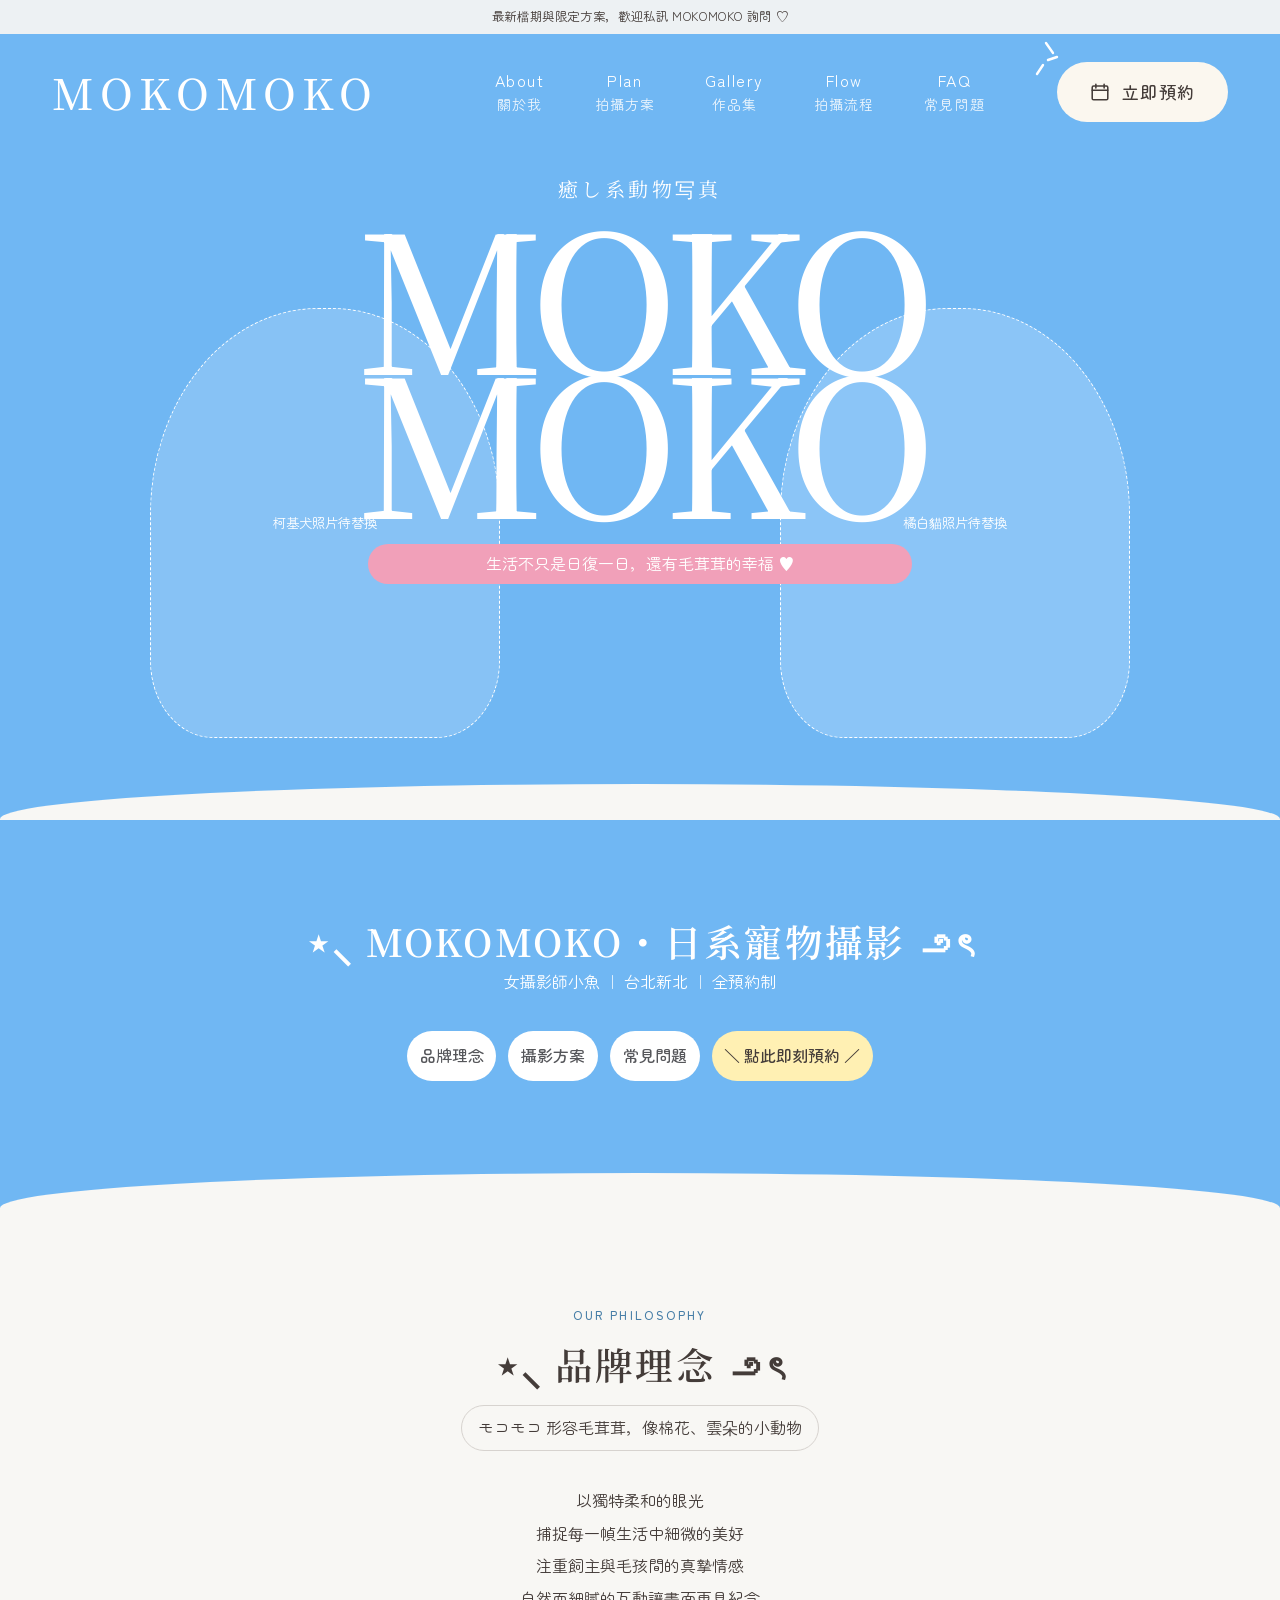
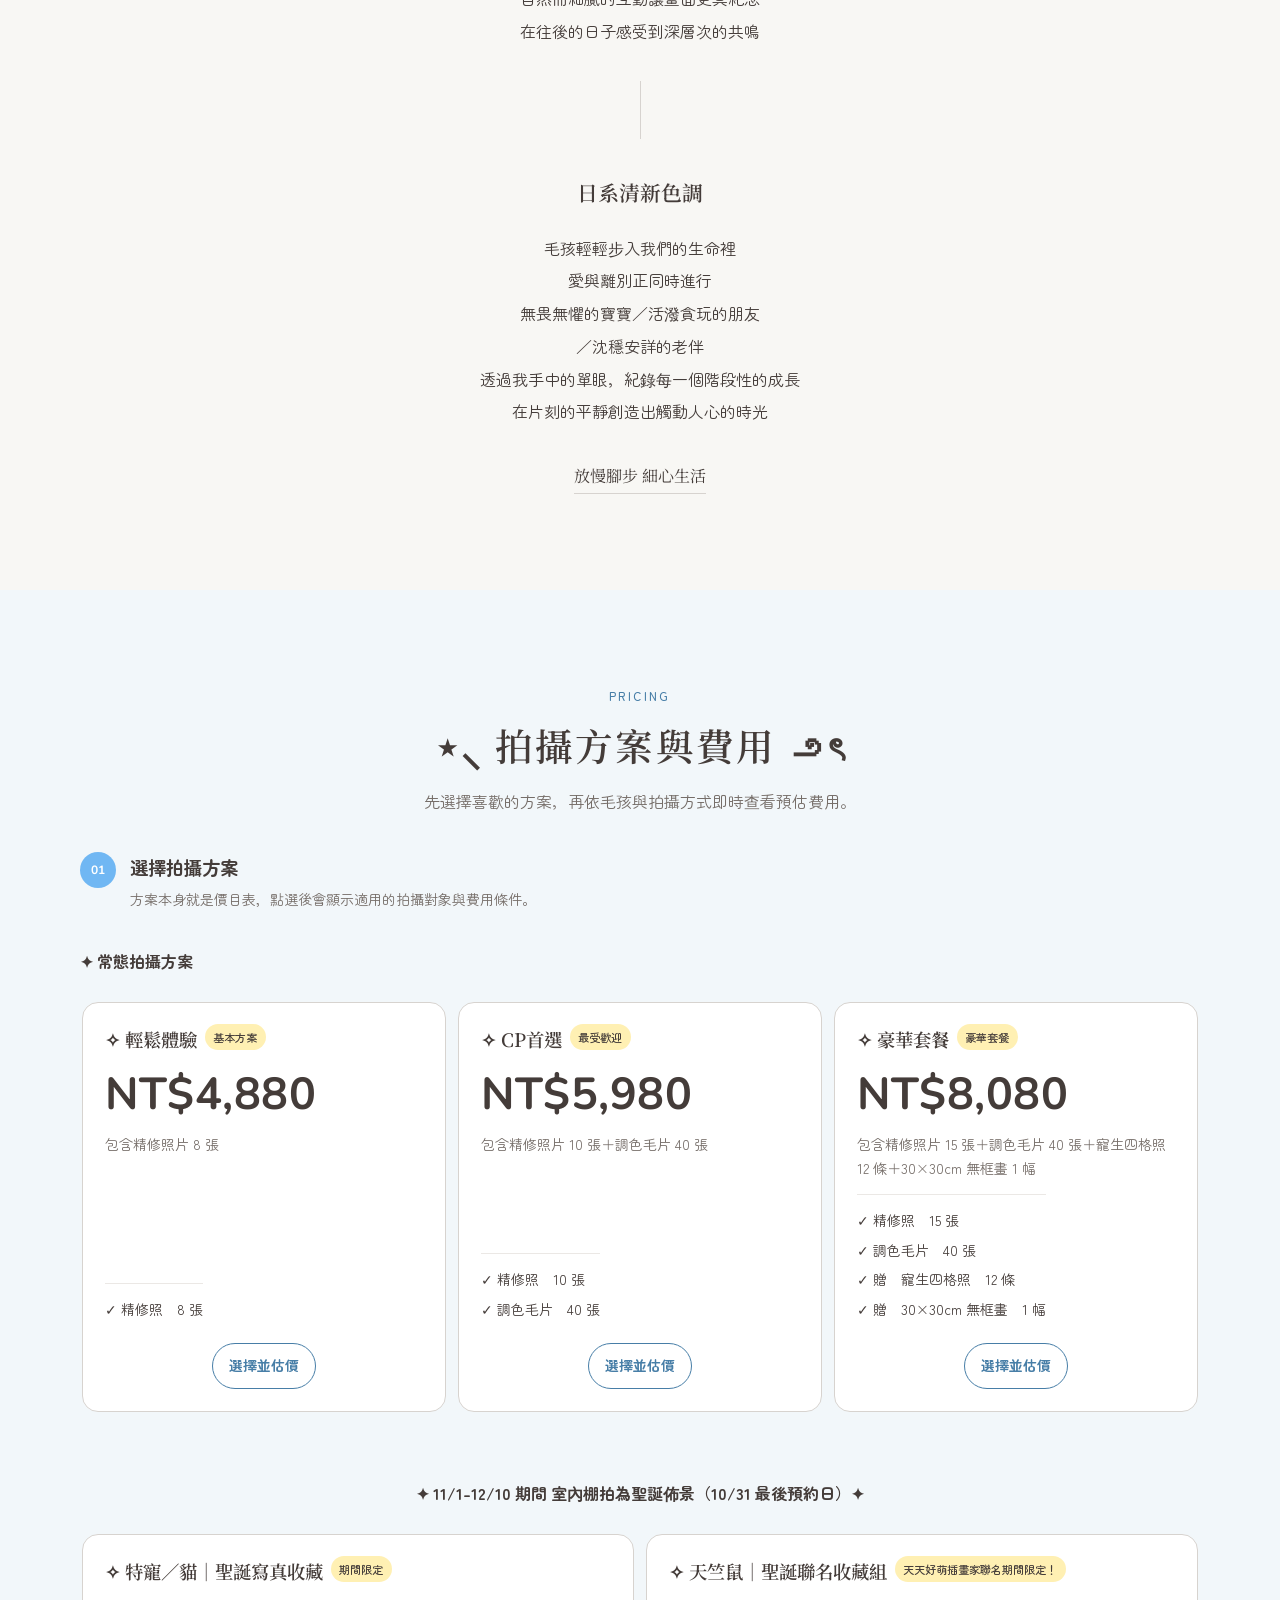
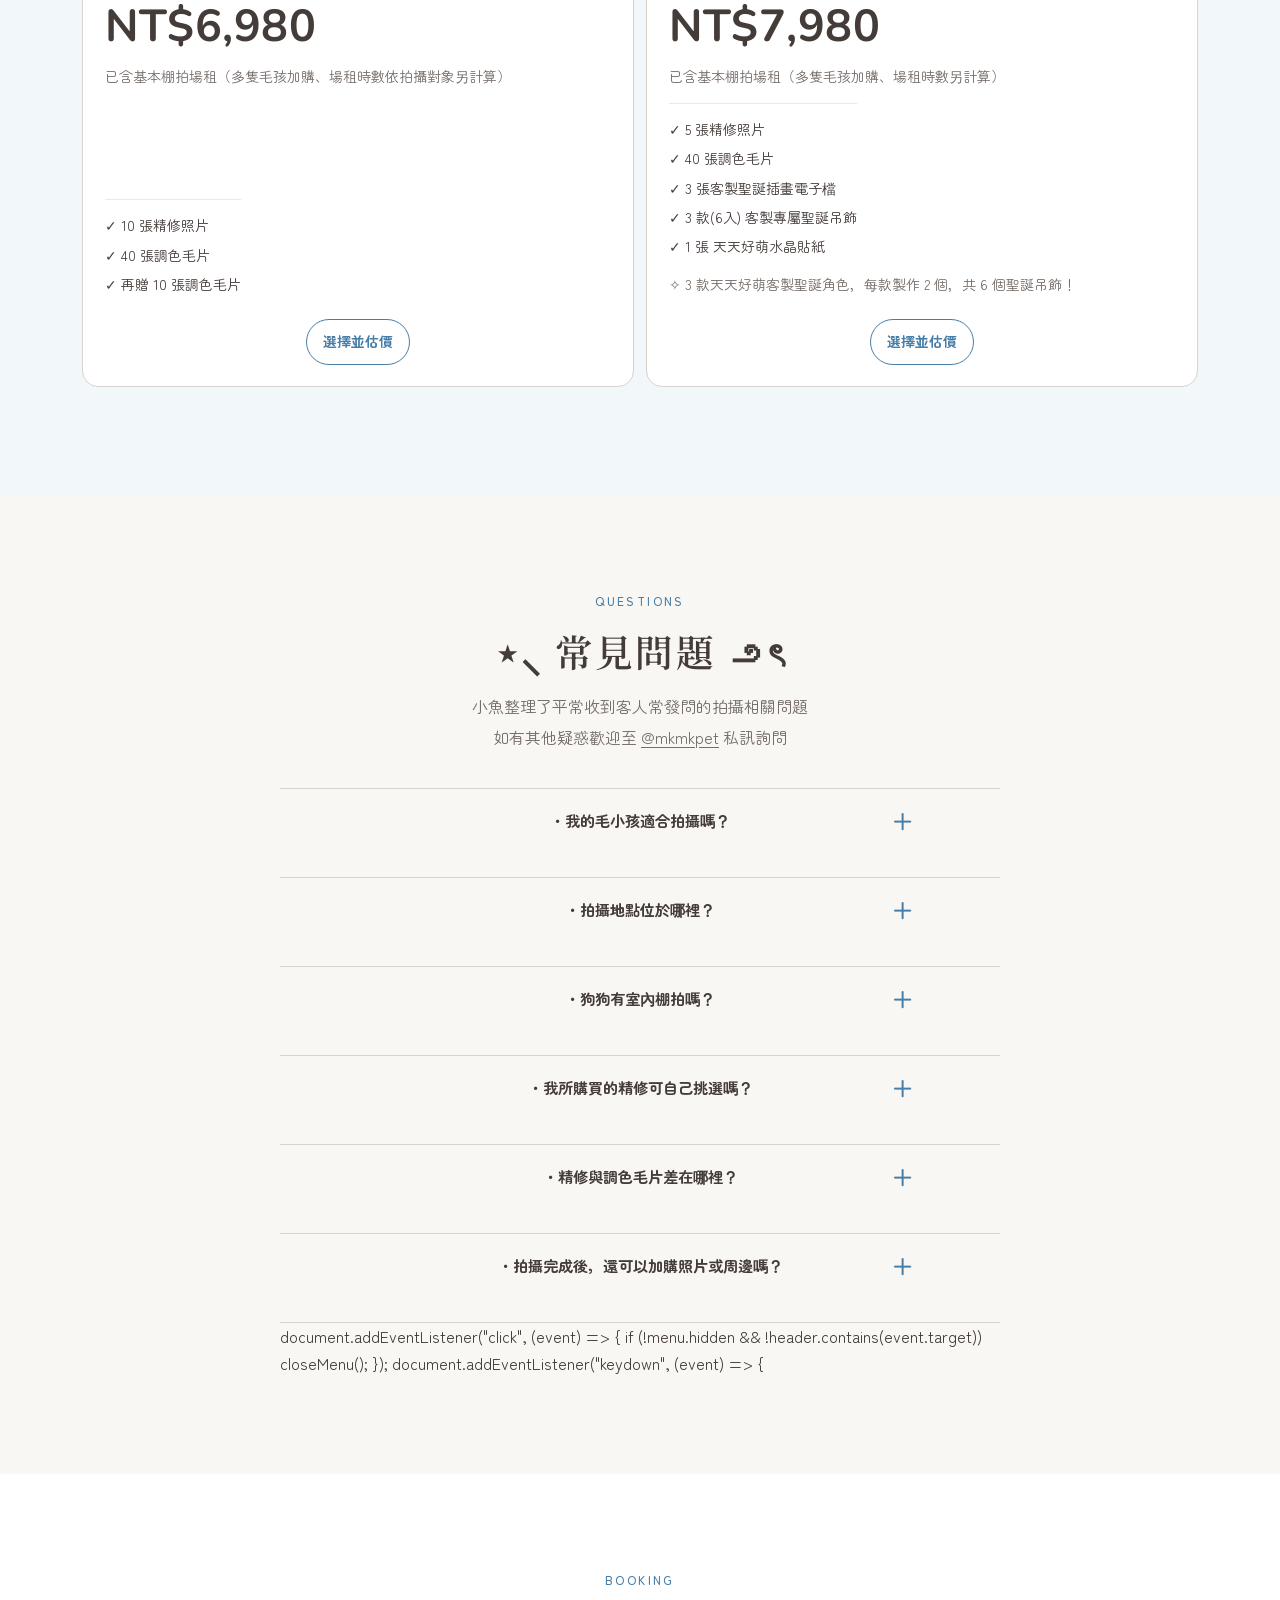
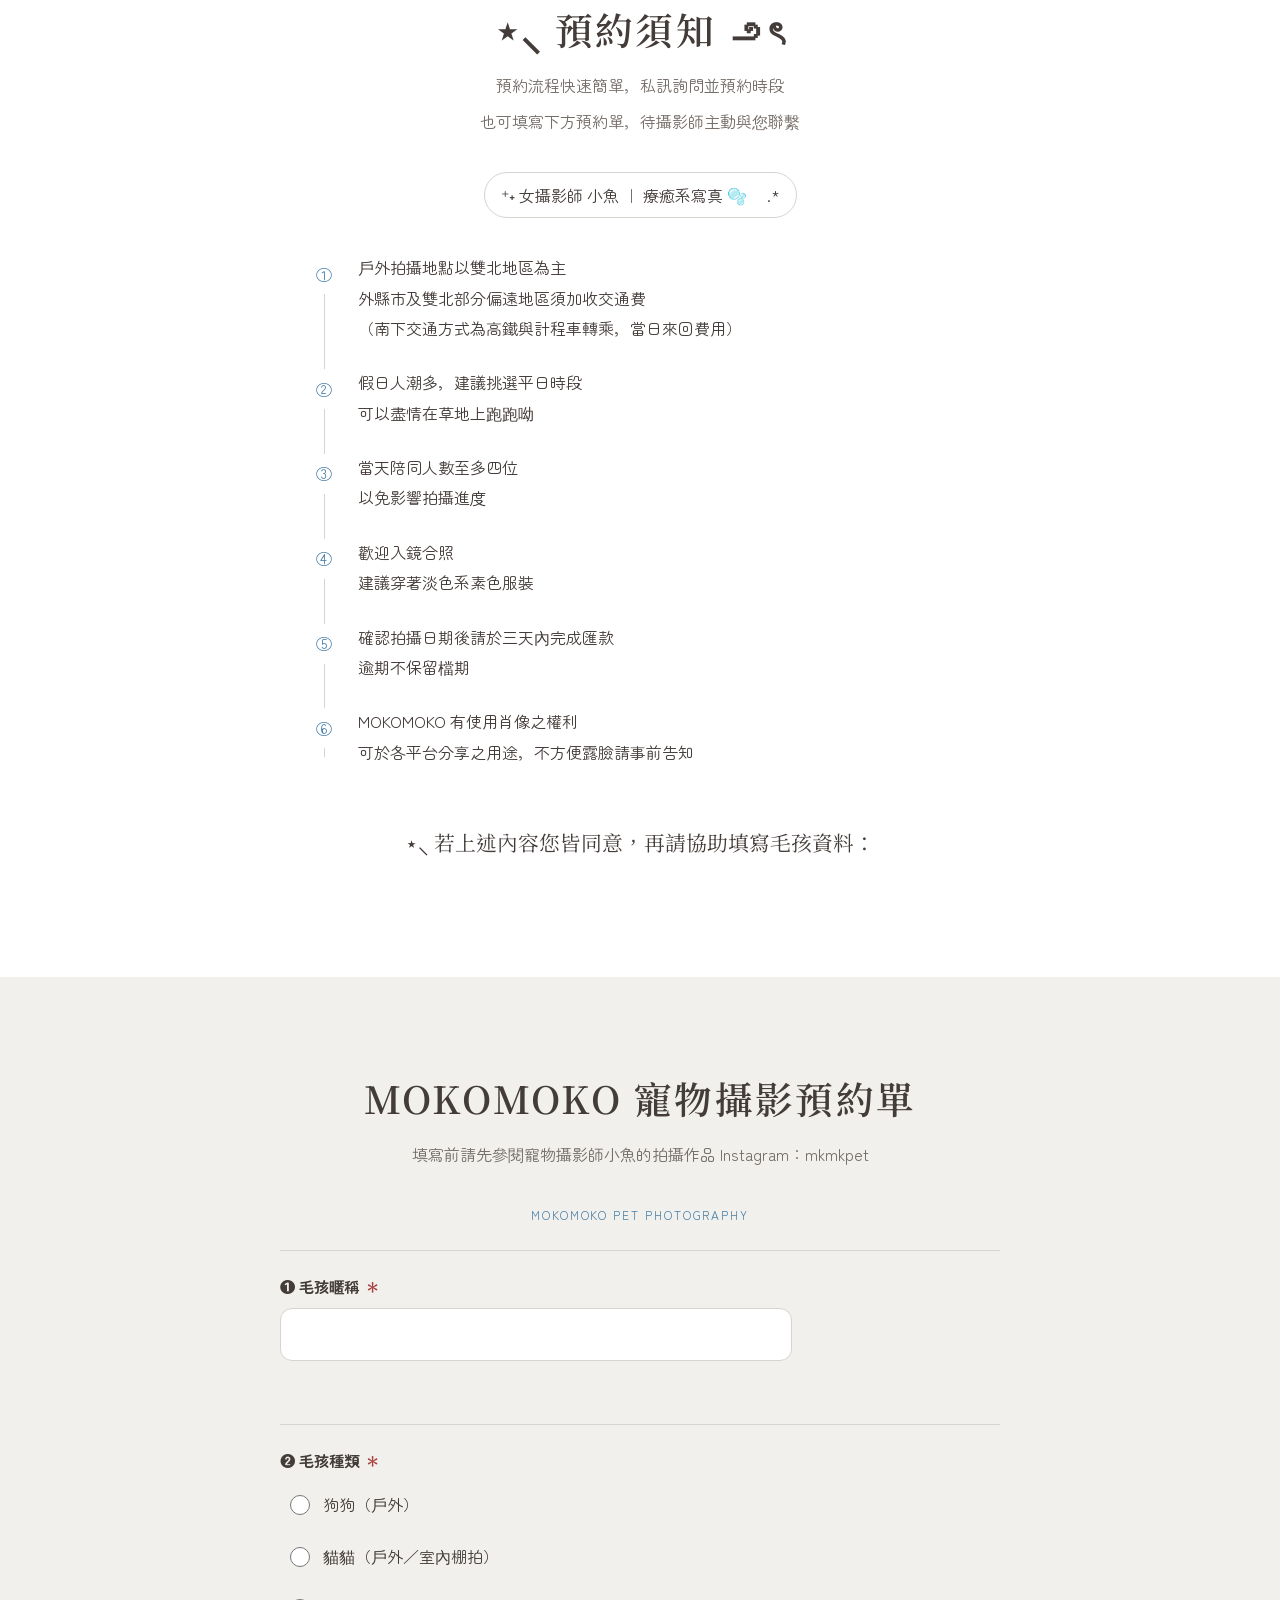
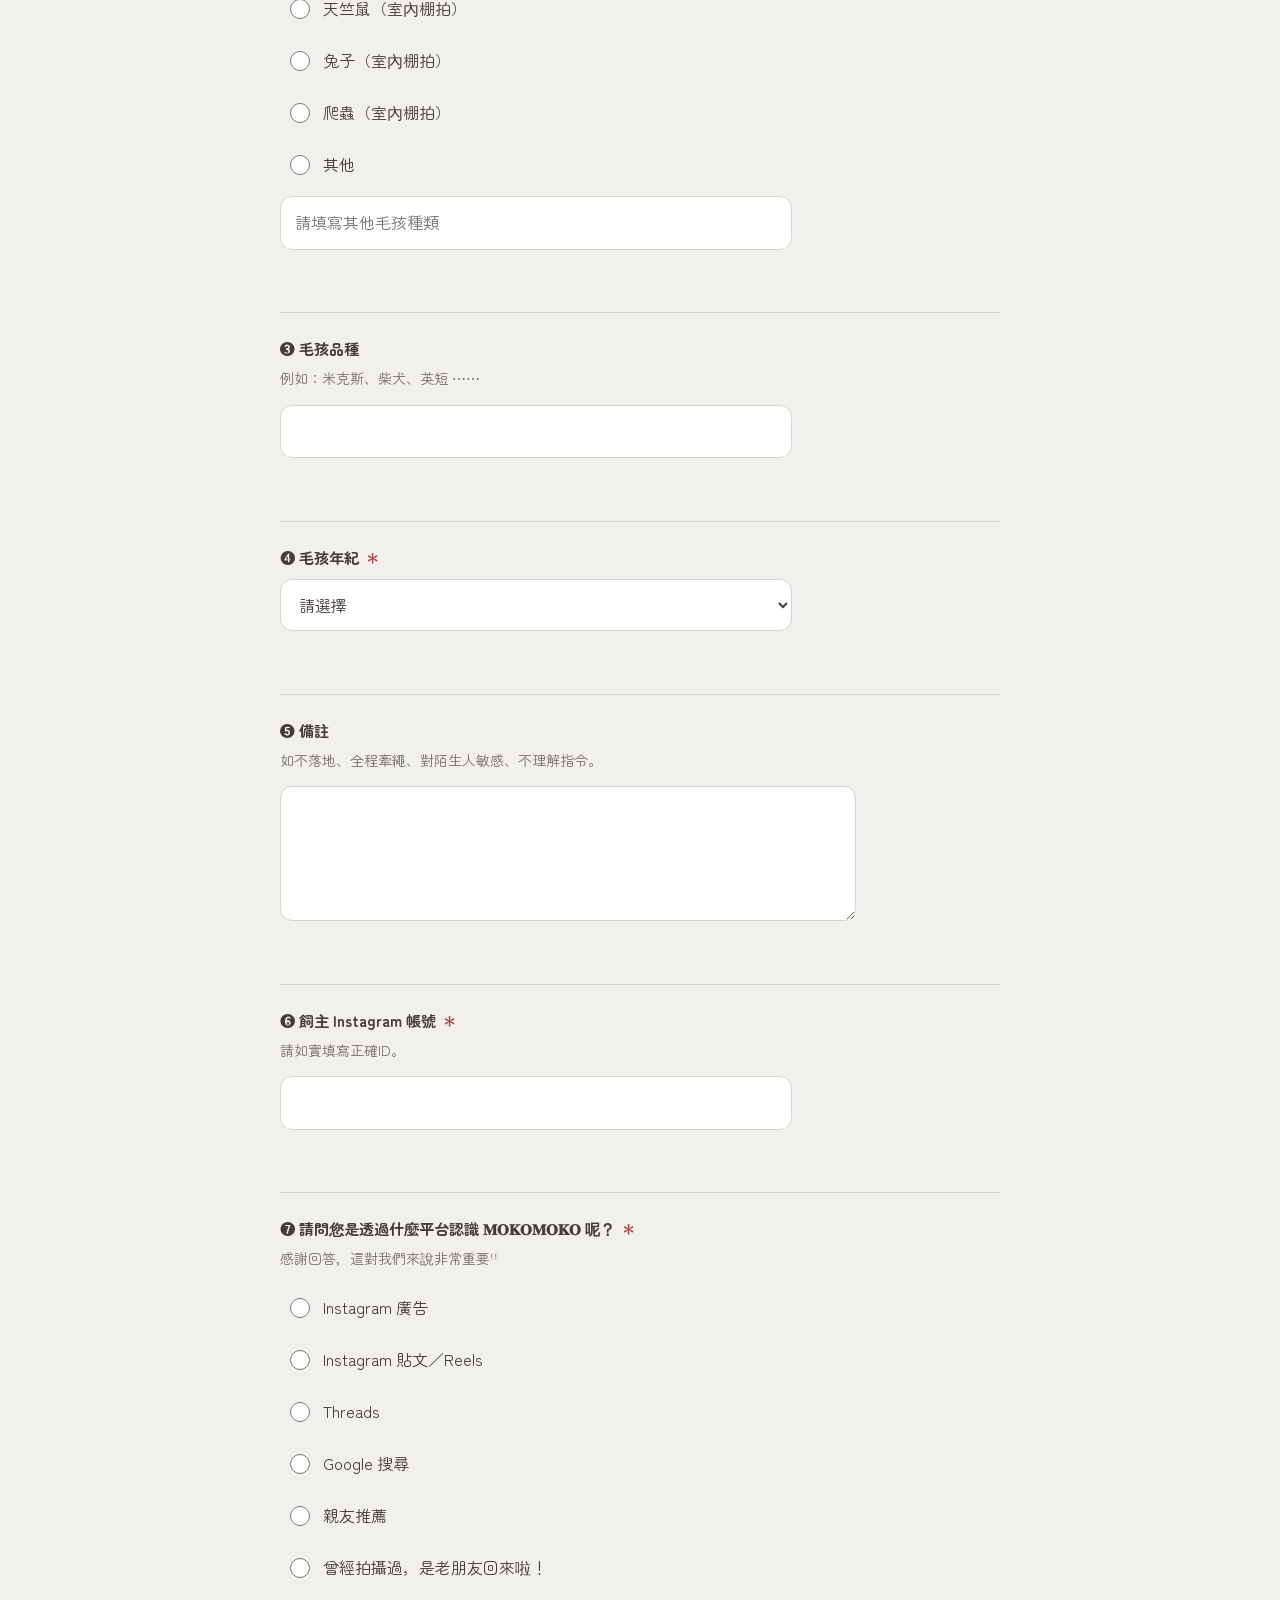
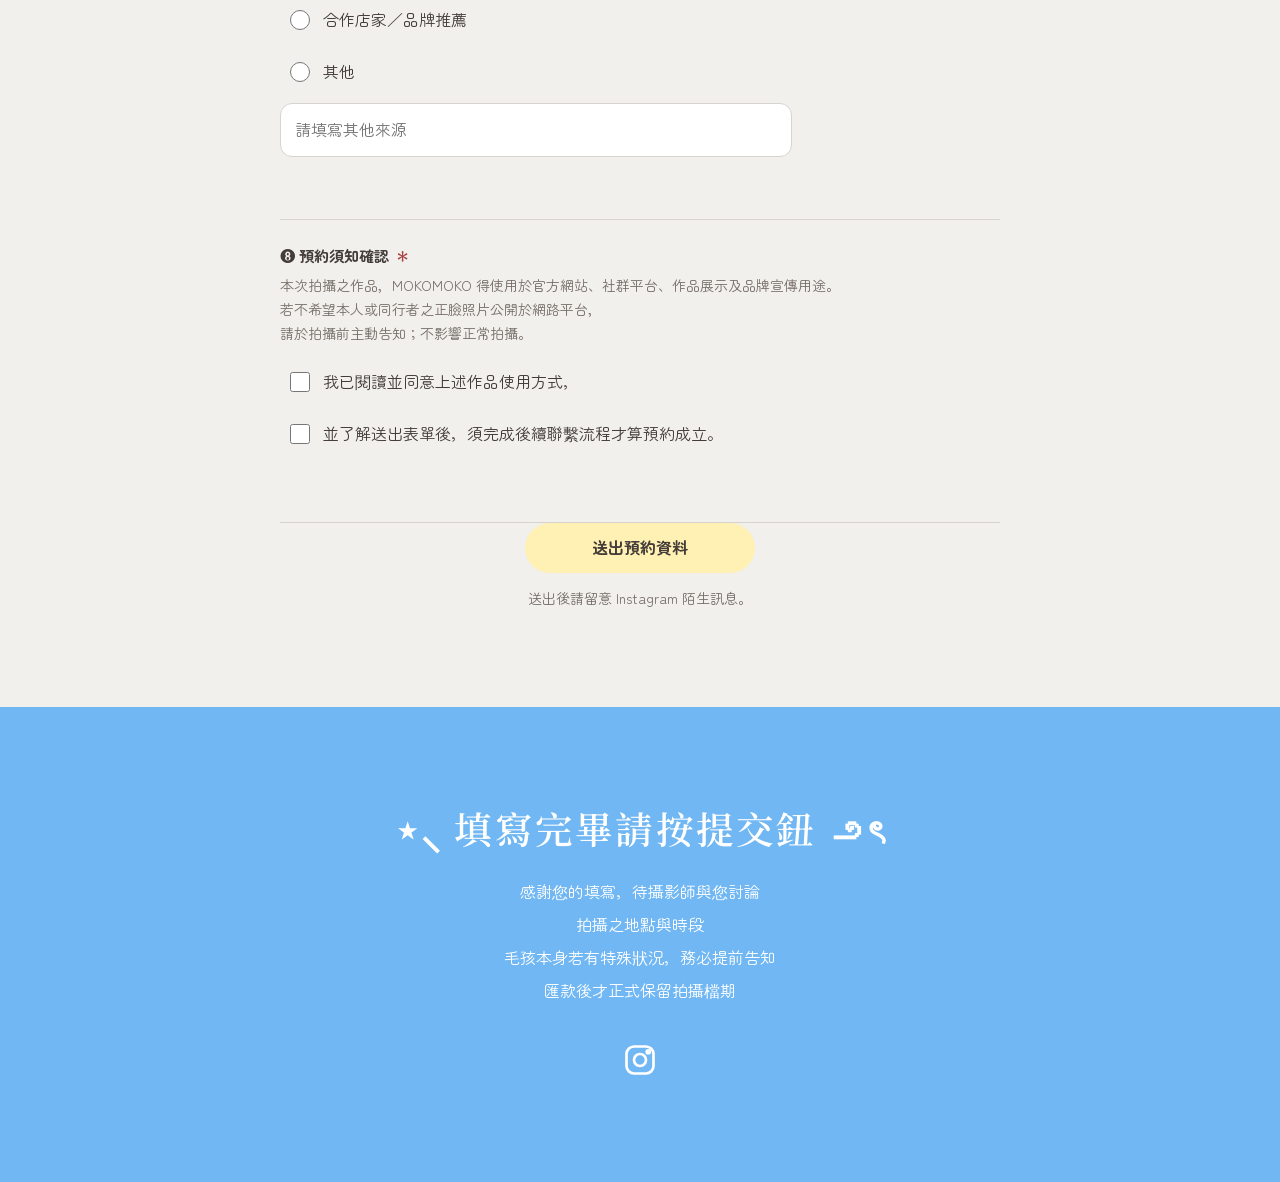
==== index.html @ fd6defae "Refresh FAQ navigation UI assets" ====
<!doctype html>
<html lang="zh-Hant">
<head>
  <meta charset="utf-8">
  <meta name="viewport" content="width=device-width, initial-scale=1">
  <title>MOKOMOKO 日系寵物攝影｜台北・新北</title>
  <meta name="description" content="MOKOMOKO 日系寵物攝影，由女攝影師小魚記錄毛孩與飼主之間自然、細膩的日常。台北新北，全預約制。">
  <meta property="og:title" content="MOKOMOKO 日系寵物攝影">
  <meta property="og:description" content="以獨特柔和的眼光，捕捉毛孩與飼主生活中細微的美好。">
  <meta property="og:type" content="website">
  <meta property="og:locale" content="zh_TW">
  <meta property="og:url" content="https://mokomoko-studio.github.io/mokomoko-website/">
  <link rel="icon" href="data:,">
  <link rel="preconnect" href="https://fonts.googleapis.com">
  <link rel="preconnect" href="https://fonts.gstatic.com" crossorigin>
  <link href="https://fonts.googleapis.com/css2?family=Noto+Serif+TC:wght@500;600&family=Nunito:wght@700&family=Zen+Maru+Gothic:wght@400;500&display=swap" rel="stylesheet">
  <link rel="stylesheet" href="./styles.css?v=faq-nav-refinement-5">
  <script type="module" src="./app.js?v=faq-nav-refinement-5"></script>
</head>
<body>
  <div id="site-root">
    <main class="section off-white centered" aria-busy="true">
      <p>網站內容載入中…</p>
    </main>
  </div>
  <noscript>
    <p class="section centered">此網站需要 JavaScript 才能顯示內容。</p>
  </noscript>
</body>
</html>
---- styles.css ----
:root {
  --color-blue: #70b7f3;
  --color-blue-mid: #559ed7;
  --color-blue-deep: #477ea7;
  --color-bg: #f8f7f4;
  --color-surface: #ffffff;
  --color-soft: #efefec;
  --color-ink: #443c39;
  --color-muted: #756d68;
  --color-border: #d7d3cf;
  --color-yellow: #fff0b3;
  --color-yellow-strong: #f3d84a;
  --color-pink: #f1a0b9;
  --color-error: #a94040;
  --font-serif: "Noto Serif TC", "Songti TC", "PMingLiU", serif;
  --font-sans: "Zen Maru Gothic", "PingFang TC", "Microsoft JhengHei", sans-serif;
  --font-number: "Nunito", "Arial Rounded MT Bold", sans-serif;
  --number-weight: 700;
  --number-letter-spacing: 0.01em;
  --number-line-height: 1.1;
  --text-display: clamp(3.5rem, 17vw, 6.5rem);
  --text-h1: clamp(2rem, 7vw, 4.4rem);
  --text-h2: clamp(1.45rem, 5.8vw, 2.35rem);
  --text-h3: clamp(1.02rem, 3.8vw, 1.3rem);
  --text-card-title: clamp(1rem, 3.6vw, 1.15rem);
  --text-body: 0.95rem;
  --text-small: 0.82rem;
  --text-label: 0.72rem;
  --text-price: clamp(1.75rem, 7vw, 2.8rem);
  --space-xs: 0.5rem;
  --space-sm: 0.875rem;
  --space-md: 1.5rem;
  --space-lg: 2.25rem;
  --space-xl: 3.5rem;
  --space-section: 96px;
  --space-section-mobile: clamp(3.5rem, 14vw, 4.25rem);
  --space-section-large: clamp(5.5rem, 18vw, 9rem);
  --space-card: 24px;
  --page-padding: clamp(1.25rem, 5.5vw, 2.25rem);
  --content-max: 1120px;
  --container-wide: var(--content-max);
  --container-default: 960px;
  --content-narrow: 720px;
  --text-measure: 42rem;
  --radius-card: 16px;
  --radius-control: 12px;
  --card-gap: clamp(0.875rem, 3vw, 1.5rem);
  --plan-card-mobile-width: min(76vw, 280px);
  --carousel-gap: 0.75rem;
  --carousel-edge: calc((100% - var(--plan-card-mobile-width)) / 2);
  --control-height: 48px;
  --button-height: 48px;
  --selected-border: 2px solid var(--color-blue-deep);
  --shadow-soft: 0 10px 28px rgb(69 59 53 / 6%);
  --header-height: 88px;
  --header-inline-space: clamp(1.125rem, 5vw, 1.25rem);
  --header-cream: #fbf7ef;
}

*,
*::before,
*::after {
  box-sizing: border-box;
}

html {
  scroll-behavior: smooth;
}

body {
  margin: 0;
  overflow-x: hidden;
  background: var(--color-bg);
  color: var(--color-ink);
  font-family: var(--font-sans);
  font-size: var(--text-body);
  line-height: 1.7;
  text-rendering: optimizeLegibility;
  -webkit-font-smoothing: antialiased;
}

button,
input,
select,
textarea {
  font: inherit;
}

button,
a {
  -webkit-tap-highlight-color: transparent;
}

button:focus-visible,
a:focus-visible,
summary:focus-visible,
input:focus-visible,
select:focus-visible,
textarea:focus-visible {
  outline: 3px solid var(--color-yellow-strong);
  outline-offset: 3px;
}

a {
  color: inherit;
  text-underline-offset: 0.2em;
}

p,
h1,
h2,
h3,
h4,
dl,
dd,
ol,
ul {
  margin-top: 0;
}

[hidden] {
  display: none !important;
}

.content {
  width: min(calc(100% - (var(--page-padding) * 2)), var(--container-wide));
  margin-inline: auto;
}

.content.narrow {
  max-width: var(--content-narrow);
}

.content.default {
  max-width: var(--container-default);
}

.centered {
  text-align: center;
}

.section {
  padding-block: var(--space-section-mobile);
}

.off-white {
  background: var(--color-bg);
}

.light-gray {
  background: var(--color-soft);
}

.blue-section {
  background: var(--color-blue);
  color: #fff;
}

.section-heading {
  max-width: var(--content-narrow);
  margin: 0 auto var(--space-lg);
}

.section-kicker {
  margin-bottom: var(--space-sm);
  color: var(--color-blue-deep);
  font-size: var(--text-label);
  font-weight: 500;
  letter-spacing: 0.2em;
}

.section-title {
  margin-bottom: var(--space-sm);
  font-family: var(--font-serif);
  font-size: var(--text-h2);
  font-weight: 600;
  letter-spacing: 0.06em;
  line-height: 1.38;
  overflow-wrap: break-word;
  text-wrap: balance;
}

.section-title.light {
  color: #fff;
}

.section-description {
  max-width: var(--text-measure);
  margin-inline: auto;
  margin-bottom: 0;
  color: var(--color-muted);
  line-height: 1.9;
}

.copy-lines p {
  margin-bottom: 0.35rem;
}

.section-intro {
  margin-bottom: var(--space-md);
}

.site-header {
  position: absolute;
  z-index: 20;
  top: 0;
  right: 0;
  left: 0;
  height: var(--header-height);
  color: #fff;
}

.announcement-bar {
  position: absolute;
  z-index: 21;
  top: 0;
  right: 0;
  left: 0;
  display: grid;
  min-height: 30px;
  padding: 0.35rem var(--page-padding);
  place-items: center;
  background: rgb(248 247 244 / 92%);
  color: var(--color-ink);
  font-size: 0.72rem;
  letter-spacing: 0.05em;
  line-height: 1.4;
  text-align: center;
}

.announcement-bar a {
  text-decoration-thickness: 1px;
}

.site-header.has-announcement {
  top: 30px;
}

.site-header-inner {
  display: grid;
  width: 100%;
  height: var(--header-height);
  grid-template-columns: minmax(0, 1fr) auto;
  gap: 0.65rem;
  align-items: center;
  padding-inline: var(--header-inline-space);
}

.header-wordmark {
  display: inline-flex;
  min-width: 0;
  flex-direction: column;
  align-items: flex-start;
  justify-self: start;
  color: #fff;
  line-height: 1;
  text-decoration: none;
  white-space: nowrap;
}

.header-wordmark > span {
  font-family: var(--font-serif);
  font-size: clamp(1.25rem, 5.35vw, 1.55rem);
  font-weight: 500;
  letter-spacing: 0.11em;
}

.header-wordmark small {
  margin-top: 0.55rem;
  font-family: var(--font-sans);
  font-size: 0.56rem;
  font-weight: 500;
  letter-spacing: 0.24em;
}

.header-desktop-nav {
  display: none;
}

.header-actions {
  display: flex;
  min-width: 0;
  gap: 0.55rem;
  align-items: center;
}

.header-booking {
  display: inline-flex;
  min-height: 44px;
  gap: 0.5rem;
  align-items: center;
  justify-content: center;
  padding-inline: clamp(0.8rem, 3.8vw, 1rem);
  border-radius: 999px;
  background: var(--header-cream);
  color: var(--color-ink);
  font-size: clamp(0.85rem, 3.7vw, 0.95rem);
  font-weight: 500;
  letter-spacing: 0.08em;
  line-height: 1;
  text-decoration: none;
  white-space: nowrap;
}

.header-booking svg {
  width: 19px;
  height: 19px;
  flex: 0 0 auto;
  fill: none;
  stroke: currentColor;
  stroke-linecap: round;
  stroke-linejoin: round;
  stroke-width: 1.7;
}

.header-doodle {
  display: none;
}

.header-menu-button {
  display: inline-grid;
  width: 42px;
  height: 42px;
  padding: 8px 5px;
  border: 0;
  background: transparent;
  place-content: center;
  gap: 6px;
  cursor: pointer;
}

.header-menu-button span {
  display: block;
  width: 30px;
  height: 2px;
  border-radius: 999px;
  background: #fff;
  transition: transform 160ms ease, opacity 160ms ease;
}

.header-menu-button[aria-expanded="true"] span:first-child {
  transform: translateY(8px) rotate(45deg);
}

.header-menu-button[aria-expanded="true"] span:nth-child(2) {
  opacity: 0;
}

.header-menu-button[aria-expanded="true"] span:last-child {
  transform: translateY(-8px) rotate(-45deg);
}

.header-mobile-nav {
  position: absolute;
  top: calc(var(--header-height) - 4px);
  right: var(--header-inline-space);
  left: auto;
  display: grid;
  width: min(15rem, calc(100% - (var(--header-inline-space) * 2)));
  grid-template-columns: minmax(0, 1fr);
  gap: 0;
  padding: 0.75rem;
  border-radius: 18px;
  background: var(--header-cream);
  box-shadow: 0 16px 36px rgb(59 72 80 / 16%);
  color: var(--color-ink);
}

.header-nav-link {
  display: flex;
  min-height: 64px;
  flex-direction: column;
  gap: 0.35rem;
  align-items: center;
  justify-content: center;
  text-decoration: none;
}

.header-mobile-nav .header-nav-link {
  min-height: 52px;
  align-items: flex-end;
  padding-inline: var(--space-sm);
  text-align: right;
}

.header-nav-english {
  font-size: 0.9rem;
  letter-spacing: 0.1em;
  line-height: 1.1;
}

.header-nav-chinese {
  font-size: 0.78rem;
  letter-spacing: 0.08em;
  line-height: 1.1;
  opacity: 0.82;
}

.site-header + main .instagram-mark {
  visibility: hidden;
  pointer-events: none;
}

.hero {
  position: relative;
  min-height: clamp(620px, 162vw, 740px);
  padding: var(--space-md) var(--page-padding) 0;
  overflow: hidden;
}

.instagram-mark {
  position: relative;
  z-index: 5;
  display: inline-flex;
  min-height: 44px;
  gap: var(--space-xs);
  align-items: center;
  text-decoration: none;
  letter-spacing: 0.14em;
}

.hero-inner {
  position: relative;
  width: min(100%, 980px);
  margin: 0 auto;
  min-height: clamp(555px, 145vw, 680px);
  padding-top: clamp(3.75rem, 16vw, 6.5rem);
  text-align: center;
}

.hero-kicker {
  margin-bottom: var(--space-sm);
  font-family: var(--font-serif);
  font-size: clamp(0.9rem, 3.6vw, 1.25rem);
  letter-spacing: 0.17em;
}

.hero h1 {
  position: relative;
  z-index: 2;
  display: flex;
  flex-direction: column;
  margin: 0;
  font-family: var(--font-serif);
  font-size: var(--text-display);
  font-weight: 500;
  letter-spacing: -0.065em;
  line-height: 0.75;
}

.hero-tagline {
  position: relative;
  z-index: 4;
  width: min(94%, 34rem);
  line-height: 1.6;
  margin: var(--space-lg) auto 0;
  padding: 0.45rem 1.15rem;
  border-radius: 999px;
  background: var(--color-pink);
  font-size: clamp(0.8rem, 3vw, 1rem);
}

.hero-images {
  position: absolute;
  right: 0;
  bottom: 0;
  left: 0;
  height: clamp(250px, 68vw, 350px);
}

.image-placeholder {
  display: grid;
  min-width: 0;
  place-items: center;
  overflow: hidden;
  border: 1px dashed currentColor;
  background: rgb(255 255 255 / 16%);
  text-align: center;
}

.image-placeholder small {
  padding: var(--space-sm);
}

.hero-dog,
.hero-cat {
  position: absolute;
  bottom: 10px;
  width: min(44vw, 350px);
  height: min(58vw, 430px);
  min-height: 190px;
  border-radius: 48% 48% 18% 18%;
}

.hero-dog {
  left: 0;
}

.hero-cat {
  right: 0;
  background: rgb(183 221 255 / 38%);
}

.wave {
  position: absolute;
  z-index: 3;
  right: 0;
  bottom: -34px;
  left: 0;
  height: 70px;
  border-radius: 50% 50% 0 0;
  background: var(--color-bg);
}

.intro {
  position: relative;
  padding: var(--space-section-mobile) 0 calc(var(--space-section-mobile) + 1.5rem);
}

.intro-copy {
  margin: calc(var(--space-sm) * -1) 0 var(--space-lg);
}

.jump-nav {
  display: flex;
  flex-wrap: wrap;
  justify-content: center;
  gap: 0.75rem;
  width: min(100%, 560px);
  margin: 0 auto;
}

.jump-nav a,
.primary-button {
  display: inline-flex;
  min-height: var(--button-height);
  align-items: center;
  justify-content: center;
  padding: 0.7rem 1.25rem;
  border-radius: 999px;
  background: #fff;
  color: #55565a;
  font-weight: 500;
  text-decoration: none;
}

.jump-nav .primary,
.primary-button {
  background: var(--color-yellow);
  color: var(--color-ink);
}

.jump-nav .primary {
  flex-basis: auto;
}

.jump-nav a {
  padding-inline: 0.8rem;
}

.primary-button.is-disabled {
  cursor: not-allowed;
  opacity: 0.48;
}

.outline-pill {
  width: fit-content;
  max-width: 100%;
  margin: 0 auto var(--space-lg);
  padding: 0.6rem 1rem;
  border: 1px solid var(--color-border);
  border-radius: 999px;
  line-height: 1.55;
}

.divider {
  width: 1px;
  height: 58px;
  margin: var(--space-lg) auto;
  background: var(--color-border);
}

.subsection-title {
  margin-bottom: var(--space-md);
  font-family: var(--font-serif);
  font-size: var(--text-h3);
  font-weight: 600;
}

.closing-line {
  width: fit-content;
  margin: var(--space-lg) auto 0;
  padding-bottom: 0.25rem;
  border-bottom: 1px solid var(--color-border);
  font-family: var(--font-serif);
}

.session-types {
  display: grid;
  gap: 0;
  text-align: left;
}

.session-type {
  padding: var(--space-md) 0 var(--space-lg);
  border-top: 1px solid var(--color-border);
}

.session-index {
  margin-bottom: var(--space-xs);
  color: var(--color-blue-deep);
  font-size: var(--text-label);
  letter-spacing: 0.12em;
}

.session-type h3 {
  margin-bottom: var(--space-xs);
  font: 600 var(--text-card-title)/1.5 var(--font-serif);
}

.session-type p {
  margin-bottom: 0.35rem;
}

.session-lead {
  margin-bottom: var(--space-md) !important;
  font-weight: 500;
}

.pricing-section {
  background: #f2f7fa;
}

.pricing-flow {
  display: grid;
  gap: var(--space-lg);
  max-width: var(--container-wide);
  margin-inline: auto;
}

.pricing-step {
  min-width: 0;
  padding-top: var(--space-lg);
  border-top: 1px solid var(--color-border);
}

.pricing-plan-step {
  padding-top: 0;
  border-top: 0;
}

.pricing-summary {
  min-width: 0;
  padding: var(--space-card);
  border: 1px solid #c5d9e8;
  border-radius: var(--radius-card);
  background: var(--color-surface);
  box-shadow: var(--shadow-soft);
}

.step-heading {
  display: grid;
  grid-template-columns: 36px minmax(0, 1fr);
  gap: var(--space-sm);
  align-items: start;
  margin-bottom: var(--space-lg);
}

.step-number {
  display: grid;
  width: 36px;
  height: 36px;
  place-items: center;
  border-radius: 50%;
  background: var(--color-blue);
  color: #fff;
  font-size: var(--text-label);
  font-weight: 600;
}

.step-heading h3 {
  margin-bottom: 0.25rem;
  font-size: var(--text-card-title);
}

.step-heading p {
  margin-bottom: 0;
  color: var(--color-muted);
  font-size: var(--text-small);
}

.plan-group + .plan-group {
  margin-top: var(--space-xl);
}

.plan-group-title {
  margin-bottom: var(--space-md);
  font-weight: 600;
}

[data-edit-path="calculator.limitedHeading"] {
  text-align: center;
}

[data-edit-path="photographyTypes.items.0.details.1"] {
  text-align: left;
}

.plan-card-track {
  display: grid;
  align-items: stretch;
  grid-auto-columns: var(--plan-card-mobile-width);
  grid-auto-flow: column;
  gap: var(--carousel-gap);
  max-width: 100%;
  padding: 3px var(--carousel-edge) 12px;
  overflow-x: auto;
  overscroll-behavior-inline: contain;
  scroll-padding-inline: var(--carousel-edge);
  scroll-snap-type: x mandatory;
  scrollbar-width: none;
  touch-action: pan-x pan-y;
  -webkit-overflow-scrolling: touch;
}

.plan-card-track::-webkit-scrollbar {
  display: none;
}

.plan-selector {
  display: flex;
  min-width: 0;
  min-height: 0;
  height: 100%;
  align-self: stretch;
  flex-direction: column;
  gap: var(--space-sm);
  padding: clamp(1rem, 4.5vw, 1.35rem);
  border: 1px solid var(--color-border);
  border-radius: var(--radius-card);
  background: #fff;
  color: var(--color-ink);
  scroll-snap-align: center;
  scroll-snap-stop: always;
  text-align: left;
  cursor: pointer;
  transition: border-color 160ms ease, background-color 160ms ease, box-shadow 160ms ease;
}

.plan-selector:focus-visible {
  outline: 3px solid var(--color-yellow-strong);
  outline-offset: 3px;
}

.plan-selector.is-selected {
  border-color: var(--color-blue-deep);
  background: #f5faff;
  box-shadow: 0 0 0 1px var(--color-blue-deep), 0 10px 24px rgb(71 126 167 / 10%);
}

.plan-card-top {
  display: flex;
  flex-wrap: wrap;
  gap: var(--space-xs);
  align-items: flex-start;
  justify-content: space-between;
}

.plan-name {
  min-width: 0;
  font-family: var(--font-serif);
  font-size: var(--text-card-title);
  font-weight: 600;
}

.plan-badge {
  flex: 0 0 auto;
  padding: 0.2rem 0.55rem;
  border-radius: 999px;
  background: var(--color-yellow);
  font-size: 0.7rem;
  font-weight: 500;
}

.plan-price {
  max-width: 100%;
  font-family: var(--font-number);
  font-size: var(--text-price);
  font-weight: var(--number-weight);
  font-variant-numeric: tabular-nums;
  letter-spacing: var(--number-letter-spacing);
  line-height: var(--number-line-height);
  white-space: nowrap;
}

.step-number,
.session-index,
.counter-control > span {
  font-family: var(--font-number);
  font-weight: var(--number-weight);
  font-variant-numeric: tabular-nums;
  letter-spacing: var(--number-letter-spacing);
  line-height: var(--number-line-height);
}

.plan-description,
.plan-note {
  color: var(--color-muted);
  font-size: var(--text-small);
  line-height: 1.7;
}

.plan-features {
  display: grid;
  gap: 0.35rem;
  margin-top: auto;
  padding-top: var(--space-sm);
  border-top: 1px solid #ebe8e5;
  font-size: var(--text-small);
}

.plan-features i {
  font-style: normal;
}

.plan-estimate-button {
  align-self: center;
  min-height: 44px;
  margin-top: var(--space-xs);
  padding: 0.62rem 1rem;
  border: 1px solid var(--color-blue-deep);
  border-radius: 999px;
  background: #fff;
  color: var(--color-blue-deep);
  font-size: var(--text-small);
  font-weight: 600;
  cursor: pointer;
}

.plan-selector.is-selected .plan-estimate-button {
  background: var(--color-blue-deep);
  color: #fff;
}

.species-controls,
.environment-controls {
  display: grid;
  grid-template-columns: repeat(2, minmax(0, 1fr));
  gap: 0.65rem;
}

.text-control {
  min-width: 0;
  min-height: var(--control-height);
  padding: 0.6rem 0.9rem;
  border: 1px solid var(--color-border);
  border-radius: var(--radius-control);
  background: #fff;
  color: var(--color-ink);
  cursor: pointer;
  transition: border-color 160ms ease, background-color 160ms ease;
}

.text-control:hover {
  border-color: var(--color-blue-mid);
}

.text-control.is-selected {
  border-color: var(--color-blue-deep);
  box-shadow: 0 0 0 1px var(--color-blue-deep);
  background: #f2f9ff;
  font-weight: 600;
}

.counter-row {
  display: flex;
  gap: var(--space-md);
  align-items: center;
  justify-content: space-between;
  padding: var(--space-md) 0;
  border-bottom: 1px solid #eae7e4;
}

.counter-row p {
  margin: 0.2rem 0 0;
  color: var(--color-muted);
  font-size: var(--text-small);
}

.counter-control {
  display: grid;
  flex: 0 0 auto;
  grid-template-columns: 44px 42px 44px;
  align-items: center;
  text-align: center;
}

.counter-control button {
  width: 44px;
  height: 44px;
  border: 1px solid var(--color-border);
  border-radius: 50%;
  background: #fff;
  color: var(--color-ink);
  cursor: pointer;
}

.counter-control button:disabled {
  cursor: default;
  opacity: 0.35;
}

.condition-block {
  margin-top: var(--space-lg);
}

.condition-block h4 {
  margin-bottom: var(--space-sm);
  font-size: 1rem;
}

.condition-value {
  display: grid;
  gap: 0.2rem;
  padding: var(--space-md);
  border: var(--selected-border);
  border-radius: var(--radius-control);
  background: #f2f9ff;
}

.condition-value span,
.module-note {
  color: var(--color-muted);
  font-size: var(--text-small);
}

.module-note {
  margin: var(--space-sm) 0 0;
}

.pricing-rules {
  margin-top: var(--space-md);
  border-top: 1px solid #eae7e4;
}

.pricing-rules summary {
  min-height: 48px;
  padding: 0.8rem 0;
  font-weight: 500;
  cursor: pointer;
}

.pricing-rules ul {
  margin-bottom: var(--space-sm);
  padding-left: 1.25rem;
  color: var(--color-muted);
  font-size: var(--text-small);
}

.pricing-summary {
  border-color: #a9c9df;
}

.pricing-breakdown {
  display: grid;
}

.breakdown-row {
  display: flex;
  gap: var(--space-sm);
  justify-content: space-between;
  padding: 0.9rem 0;
  border-bottom: 1px solid #eae7e4;
}

.breakdown-row > span {
  display: grid;
  min-width: 0;
}

.breakdown-row small {
  color: var(--color-muted);
}

.breakdown-row b {
  flex: 0 0 auto;
  font-family: var(--font-number);
  font-weight: var(--number-weight);
  font-variant-numeric: tabular-nums;
  letter-spacing: var(--number-letter-spacing);
  line-height: var(--number-line-height);
  white-space: nowrap;
}

.pricing-total {
  display: flex;
  gap: var(--space-md);
  align-items: baseline;
  justify-content: space-between;
  margin: var(--space-lg) 0 var(--space-md);
  padding-top: var(--space-md);
  border-top: 1px solid var(--color-blue-deep);
}

.pricing-total span {
  font-weight: 600;
}

.pricing-total strong {
  color: var(--color-blue-deep);
  font-family: var(--font-number);
  font-size: var(--text-price);
  font-weight: var(--number-weight);
  font-variant-numeric: tabular-nums;
  letter-spacing: var(--number-letter-spacing);
  line-height: var(--number-line-height);
  white-space: nowrap;
}

.pricing-summary .primary-button {
  width: fit-content;
  margin-top: var(--space-md);
}

.faq-list {
  border-top: 1px solid var(--color-border);
}

#faq .section-heading {
  text-align: center;
}

.faq-item {
  border-bottom: 1px solid var(--color-border);
}

.faq-item h3 {
  margin: 0;
}

.faq-question {
  position: relative;
  display: flex;
  width: min(100%, 36rem);
  min-height: 64px;
  gap: var(--space-md);
  align-items: center;
  justify-content: center;
  margin-inline: auto;
  padding: 1.15rem 2.75rem;
  border: 0;
  background: transparent;
  color: inherit;
  font-size: 0.95rem;
  font-weight: 600;
  line-height: 1.55;
  text-align: center;
  cursor: pointer;
}

.faq-toggle {
  position: absolute;
  right: var(--space-sm);
  flex: 0 0 auto;
  color: var(--color-blue-deep);
  font-size: 1.35rem;
  transition: transform 240ms ease;
}

.faq-item.is-open .faq-toggle {
  transform: rotate(45deg);
}

.faq-answer-shell {
  display: grid;
  grid-template-rows: 0fr;
  opacity: 0;
  transition: grid-template-rows 260ms ease, opacity 200ms ease;
}

.faq-item.is-open .faq-answer-shell {
  grid-template-rows: 1fr;
  opacity: 1;
}

.faq-answer {
  min-height: 0;
  max-width: var(--text-measure);
  overflow: hidden;
  margin-inline: auto;
  padding: 0 0 var(--space-md);
  color: var(--color-muted);
  line-height: 1.8;
  text-align: center;
}

.faq-answer p {
  margin-bottom: 0.35rem;
}

.faq-answer h4 {
  margin: var(--space-md) 0 var(--space-xs);
  color: var(--color-ink);
  font-size: 1rem;
}

.faq-answer ul {
  display: inline-block;
  margin-bottom: 0;
  padding-left: 1.2rem;
  text-align: left;
}

.booking-section {
  background: var(--color-surface);
}

.booking-notes {
  position: relative;
  margin: var(--space-lg) auto var(--space-xl);
  padding: 0;
  max-width: var(--text-measure);
  list-style: none;
}

.booking-notes::before {
  position: absolute;
  top: 12px;
  bottom: 12px;
  left: 20px;
  width: 1px;
  background: var(--color-border);
  content: "";
}

.booking-notes li {
  position: relative;
  display: grid;
  grid-template-columns: 40px minmax(0, 1fr);
  gap: var(--space-sm);
  margin-bottom: var(--space-md);
}

.booking-notes li > span {
  z-index: 1;
  display: grid;
  width: 40px;
  height: 40px;
  place-items: center;
  border-radius: 50%;
  background: #fff;
  color: var(--color-blue-deep);
}

.booking-notes p {
  margin-bottom: 0.2rem;
}

.booking-prompt {
  font-family: var(--font-serif);
  font-size: var(--text-h3);
}

.booking-form-section {
  background: #f1f0ec;
}

.booking-module {
  text-align: left;
}

.booking-eyebrow {
  margin-bottom: var(--space-md);
  color: var(--color-blue-deep);
  font-size: var(--text-label);
  letter-spacing: 0.16em;
  text-align: center;
}

.integrated-booking-form,
.booking-choices {
  display: grid;
  gap: 0;
}

.booking-field {
  min-width: 0;
  min-inline-size: 0;
  margin: 0;
  padding: var(--space-md) 0 var(--space-lg);
  border: 0;
  border-bottom: 1px solid var(--color-border);
  border-radius: 0;
  background: transparent;
}

.booking-field:first-child {
  border-top: 1px solid var(--color-border);
}

.booking-field.has-error {
  border-color: var(--color-error);
  background: rgb(169 64 64 / 3%);
}

.booking-question {
  display: block;
  width: 100%;
  max-width: 100%;
  margin-bottom: 0.65rem;
  padding: 0;
  font-size: 0.95rem;
  font-weight: 600;
  line-height: 1.5;
  overflow-wrap: break-word;
  white-space: normal;
  word-break: normal;
}

.booking-question .required-mark {
  display: inline;
  margin-inline-start: 0.15em;
  color: var(--color-error);
  white-space: nowrap;
}

.booking-hint,
.booking-submit-note {
  margin: -0.2rem 0 var(--space-sm);
  color: var(--color-muted);
  font-size: var(--text-small);
}

.booking-hint {
  white-space: pre-line;
  overflow-wrap: break-word;
}

.booking-field input[type="text"],
.booking-field select,
.booking-field textarea {
  display: block;
  width: 100%;
  min-width: 0;
  min-height: var(--control-height);
  padding: 0.75rem 0.85rem;
  border: 1px solid var(--color-border);
  border-radius: var(--radius-control);
  background: #fff;
  color: var(--color-ink);
  font-size: 16px;
}

.booking-field input[type="text"],
.booking-field select {
  max-width: 32rem;
}

.booking-field textarea {
  max-width: 36rem;
  min-height: 96px;
  resize: vertical;
}

.booking-choices {
  gap: 0.25rem;
  min-width: 0;
}

.booking-choice {
  display: grid;
  grid-template-columns: 22px minmax(0, 1fr);
  gap: 0.65rem;
  min-height: 48px;
  align-items: start;
  padding: 0.6rem 0.65rem;
  border-radius: var(--radius-control);
  cursor: pointer;
}

.booking-choice:has(input:checked) {
  background: #f0f8ff;
}

.booking-choice input {
  width: 20px;
  height: 20px;
  margin: 0.2rem 0 0;
  accent-color: var(--color-blue-deep);
}

.booking-choice span {
  min-width: 0;
  line-height: 1.55;
  overflow-wrap: break-word;
  word-break: normal;
}

.booking-other {
  margin-top: 0.15rem;
}

.module-button {
  display: inline-flex;
  width: fit-content;
  min-height: var(--button-height);
  align-items: center;
  justify-content: center;
  padding: 0.7rem 1.25rem;
  border: 0;
  border-radius: 999px;
  background: var(--color-yellow);
  color: var(--color-ink);
  font-weight: 600;
  cursor: pointer;
  transition: background-color 160ms ease, transform 160ms ease;
}

.booking-submit {
  min-width: min(230px, 100%);
  margin-inline: auto;
}

.module-button:disabled {
  cursor: wait;
  opacity: 0.65;
}

.booking-error {
  min-height: 1.5em;
  margin: 0.35rem 0 0;
  color: var(--color-error);
  font-size: var(--text-small);
}

.booking-submit-note {
  margin: var(--space-sm) 0 0;
  text-align: center;
}

.booking-success {
  padding: var(--space-xl) var(--space-md);
  border: 1px solid var(--color-border);
  border-radius: var(--radius-card);
  background: #fff;
  text-align: center;
}

@media (hover: hover) {
  .plan-selector:hover,
  .text-control:hover {
    border-color: var(--color-blue-mid);
  }

  .jump-nav a:hover,
  .primary-button:hover,
  .module-button:hover {
    filter: brightness(0.98);
  }
}

.booking-success > div {
  display: grid;
  width: 48px;
  height: 48px;
  margin: 0 auto var(--space-md);
  place-items: center;
  border-radius: 50%;
  background: var(--color-blue);
  color: #fff;
  font-size: 1.35rem;
}

.booking-success h3 {
  font-family: var(--font-serif);
  font-size: var(--text-h3);
}

.closing {
  padding-block: var(--space-section);
}

.closing .section-title {
  margin-bottom: var(--space-md);
}

.light-copy {
  color: #fff;
}

.instagram-icon {
  display: inline-grid;
  width: 52px;
  height: 52px;
  margin-top: var(--space-md);
  place-items: center;
}

.instagram-icon svg {
  width: 36px;
  height: 36px;
  fill: none;
  stroke: currentColor;
  stroke-width: 1.8;
}

@media (min-width: 640px) {
  .species-controls,
  .environment-controls {
    grid-template-columns: repeat(4, minmax(0, 1fr));
  }

  .environment-controls {
    grid-template-columns: repeat(2, minmax(0, 1fr));
  }
}

@media (min-width: 768px) and (max-width: 1023px) {
  :root {
    --text-price: clamp(2rem, 4.4vw, 2.1rem);
  }
}

@media (min-width: 768px) {
  :root {
    --text-body: 1rem;
    --text-small: 0.875rem;
    --text-label: 0.75rem;
  }

  .section {
    padding-block: var(--space-section);
  }

  .intro {
    padding: var(--space-section) 0 calc(var(--space-section) + 2rem);
  }

  .hero {
    min-height: 760px;
  }

  .hero h1 {
    font-size: clamp(8rem, 18vw, 12rem);
  }

  .hero-images {
    height: 400px;
  }

  .session-types {
    grid-template-columns: repeat(2, minmax(0, 1fr));
    gap: var(--space-lg);
  }

  .session-type {
    padding-inline: var(--space-md);
  }

  .plan-card-track {
    align-items: stretch;
    grid-auto-flow: row;
    grid-auto-columns: auto;
    padding: 3px 2px 12px;
    overflow: visible;
    scroll-padding-inline: 0;
    scroll-snap-type: none;
  }

  .plan-selector {
    min-height: 100%;
    align-self: stretch;
  }

  #regularPlans {
    grid-template-columns: repeat(3, minmax(0, 1fr));
  }

  #limitedPlans {
    grid-template-columns: repeat(2, minmax(0, 1fr));
  }
}

@media (min-width: 1024px) {
  .pricing-flow {
    grid-template-columns: minmax(0, 1.35fr) minmax(310px, 0.65fr);
    align-items: start;
  }

  .pricing-plan-step {
    grid-column: 1 / -1;
  }

  #petStep,
  #conditionStep,
  #addonStep {
    grid-column: 1;
  }

  .pricing-summary {
    position: sticky;
    top: var(--space-md);
    grid-column: 2;
    grid-row: 2 / span 3;
  }
}

@media (min-width: 1280px) {
  :root {
    --header-height: 116px;
    --header-inline-space: clamp(3rem, 4.1vw, 4rem);
  }

  .site-header-inner {
    grid-template-columns: minmax(300px, 370px) minmax(520px, 1fr) auto;
    gap: clamp(2rem, 3.5vw, 3.5rem);
  }

  .announcement-bar {
    min-height: 34px;
    font-size: 0.78rem;
  }

  .site-header.has-announcement {
    top: 34px;
  }

  .header-wordmark > span {
    font-size: clamp(2.65rem, 3.2vw, 3.25rem);
    font-weight: 500;
    letter-spacing: 0.16em;
  }

  .header-wordmark small {
    display: none;
  }

  .header-desktop-nav {
    display: flex;
    min-width: 0;
    gap: clamp(2rem, 3.9vw, 4.25rem);
    align-items: center;
    justify-content: center;
  }

  .header-nav-link {
    min-height: auto;
    gap: 0.48rem;
    color: #fff;
  }

  .header-nav-english {
    font-size: 1rem;
    letter-spacing: 0.1em;
  }

  .header-nav-chinese {
    font-size: 0.87rem;
    letter-spacing: 0.08em;
    opacity: 0.88;
  }

  .header-actions {
    position: relative;
  }

  .header-booking {
    min-height: 60px;
    gap: 0.7rem;
    padding-inline: 2rem;
    font-size: 1.05rem;
  }

  .header-booking svg {
    width: 22px;
    height: 22px;
  }

  .header-doodle {
    position: absolute;
    top: -22px;
    left: -38px;
    display: block;
    width: 42px;
    height: 40px;
  }

  .header-doodle svg {
    width: 100%;
    height: 100%;
    fill: none;
    stroke: #fff;
    stroke-linecap: round;
    stroke-width: 2.4;
  }

  .header-menu-button,
  .header-mobile-nav {
    display: none;
  }

  .hero {
    min-height: 820px;
  }
}

@media (max-width: 374px) {
  .site-header-inner {
    gap: 0.35rem;
  }

  .header-wordmark > span {
    font-size: 1.1rem;
  }

  .header-wordmark small {
    font-size: 0.55rem;
    letter-spacing: 0.18em;
  }

  .header-booking {
    padding-inline: 0.7rem;
  }

  .header-menu-button {
    width: 38px;
  }

  .header-menu-button span {
    width: 27px;
  }
}

@media (max-width: 480px) {
  .counter-row,
  .breakdown-row {
    align-items: flex-start;
    flex-direction: column;
  }

  .counter-control {
    width: fit-content;
    align-self: flex-start;
    grid-template-columns: 44px 42px 44px;
  }

  .plan-card-top {
    align-items: flex-start;
    flex-direction: column;
  }

  .pricing-total {
    flex-wrap: wrap;
    gap: var(--space-sm);
  }
}

@media (prefers-reduced-motion: reduce) {
  html {
    scroll-behavior: auto;
  }

  *,
  *::before,
  *::after {
    transition-duration: 0.01ms !important;
  }
}


@media (max-width: 767px) {
  :root {
    --text-display: clamp(3rem, 14vw, 3.6rem);
    --text-h1: 1.8rem;
    --text-h2: 1.3rem;
    --text-h3: 1rem;
    --text-card-title: 0.94rem;
    --text-body: 0.9rem;
    --text-small: 0.78rem;
    --text-label: 0.68rem;
    --text-price: clamp(1.6rem, 6.5vw, 2rem);
    --space-xs: 0.375rem;
    --space-sm: 0.75rem;
    --space-md: 1.125rem;
    --space-lg: 1.75rem;
    --space-xl: 2.5rem;
    --space-section-mobile: clamp(3rem, 12vw, 3.5rem);
    --space-card: 1.125rem;
    --page-padding: 1.375rem;
    --button-height: 46px;
  }

  body {
    line-height: 1.65;
  }

  .section-heading {
    width: 100%;
    margin-bottom: var(--space-lg);
  }

  .section-title {
    letter-spacing: 0.04em;
    line-height: 1.45;
    overflow-wrap: normal;
    word-break: normal;
    line-break: loose;
    text-wrap: pretty;
  }

  .section-description {
    line-height: 1.75;
  }

  .hero {
    min-height: clamp(590px, 152vw, 670px);
  }

  .hero-inner {
    min-height: clamp(530px, 137vw, 620px);
  }

  .hero-kicker {
    font-size: 0.82rem;
  }

  .hero-tagline {
    width: fit-content;
    max-width: 100%;
    margin-top: var(--space-md);
    padding: 0.4rem 0.9rem;
    font-size: 0.76rem;
    white-space: normal;
  }

  .jump-nav a,
  .primary-button,
  .module-button {
    width: fit-content;
    max-width: 100%;
    padding-inline: 1rem;
    font-size: 0.86rem;
    white-space: nowrap;
  }

  .jump-nav a {
    padding-inline: 0.75rem;
  }

  .session-type {
    padding-block: var(--space-md) var(--space-lg);
  }

  .step-heading {
    grid-template-columns: 32px minmax(0, 1fr);
    margin-bottom: var(--space-md);
  }

  .step-number {
    width: 32px;
    height: 32px;
  }

  .plan-selector {
    padding: var(--space-card);
  }

  .plan-estimate-button {
    width: fit-content;
    max-width: 100%;
    padding-inline: 0.9rem;
    white-space: nowrap;
  }

  .condition-block {
    margin-top: var(--space-lg);
  }

  .condition-block h4,
  .faq-answer h4 {
    font-size: var(--text-card-title);
  }

  .faq-question {
    min-height: 56px;
    gap: var(--space-sm);
    padding: 0.9rem 0;
    font-size: var(--text-card-title);
    line-height: 1.5;
  }

  #faq > .content.narrow,
  .booking-form-section > .content.narrow {
    width: min(
      calc(100% - (var(--page-padding) * 2) - (var(--space-xs) * 2)),
      var(--content-narrow)
    );
  }

  .faq-answer {
    line-height: 1.7;
  }

  .booking-notes {
    margin-block: var(--space-lg) var(--space-xl);
  }

  .booking-field {
    padding-block: var(--space-md) var(--space-lg);
  }

  .booking-field input[type="text"],
  .booking-field select {
    width: calc(100% - var(--space-md));
    max-width: 32rem;
  }

  .booking-field textarea {
    width: calc(100% - var(--space-xs));
    max-width: 36rem;
  }

  .booking-question {
    margin-bottom: var(--space-xs);
    font-size: var(--text-card-title);
  }

  .booking-choice {
    min-height: 44px;
    padding: var(--space-xs) var(--space-sm);
    font-size: 0.86rem;
  }

  .booking-choices {
    gap: 0;
  }

  .booking-choice span {
    line-height: 1.45;
  }

  .booking-submit {
    min-width: 0;
  }
}
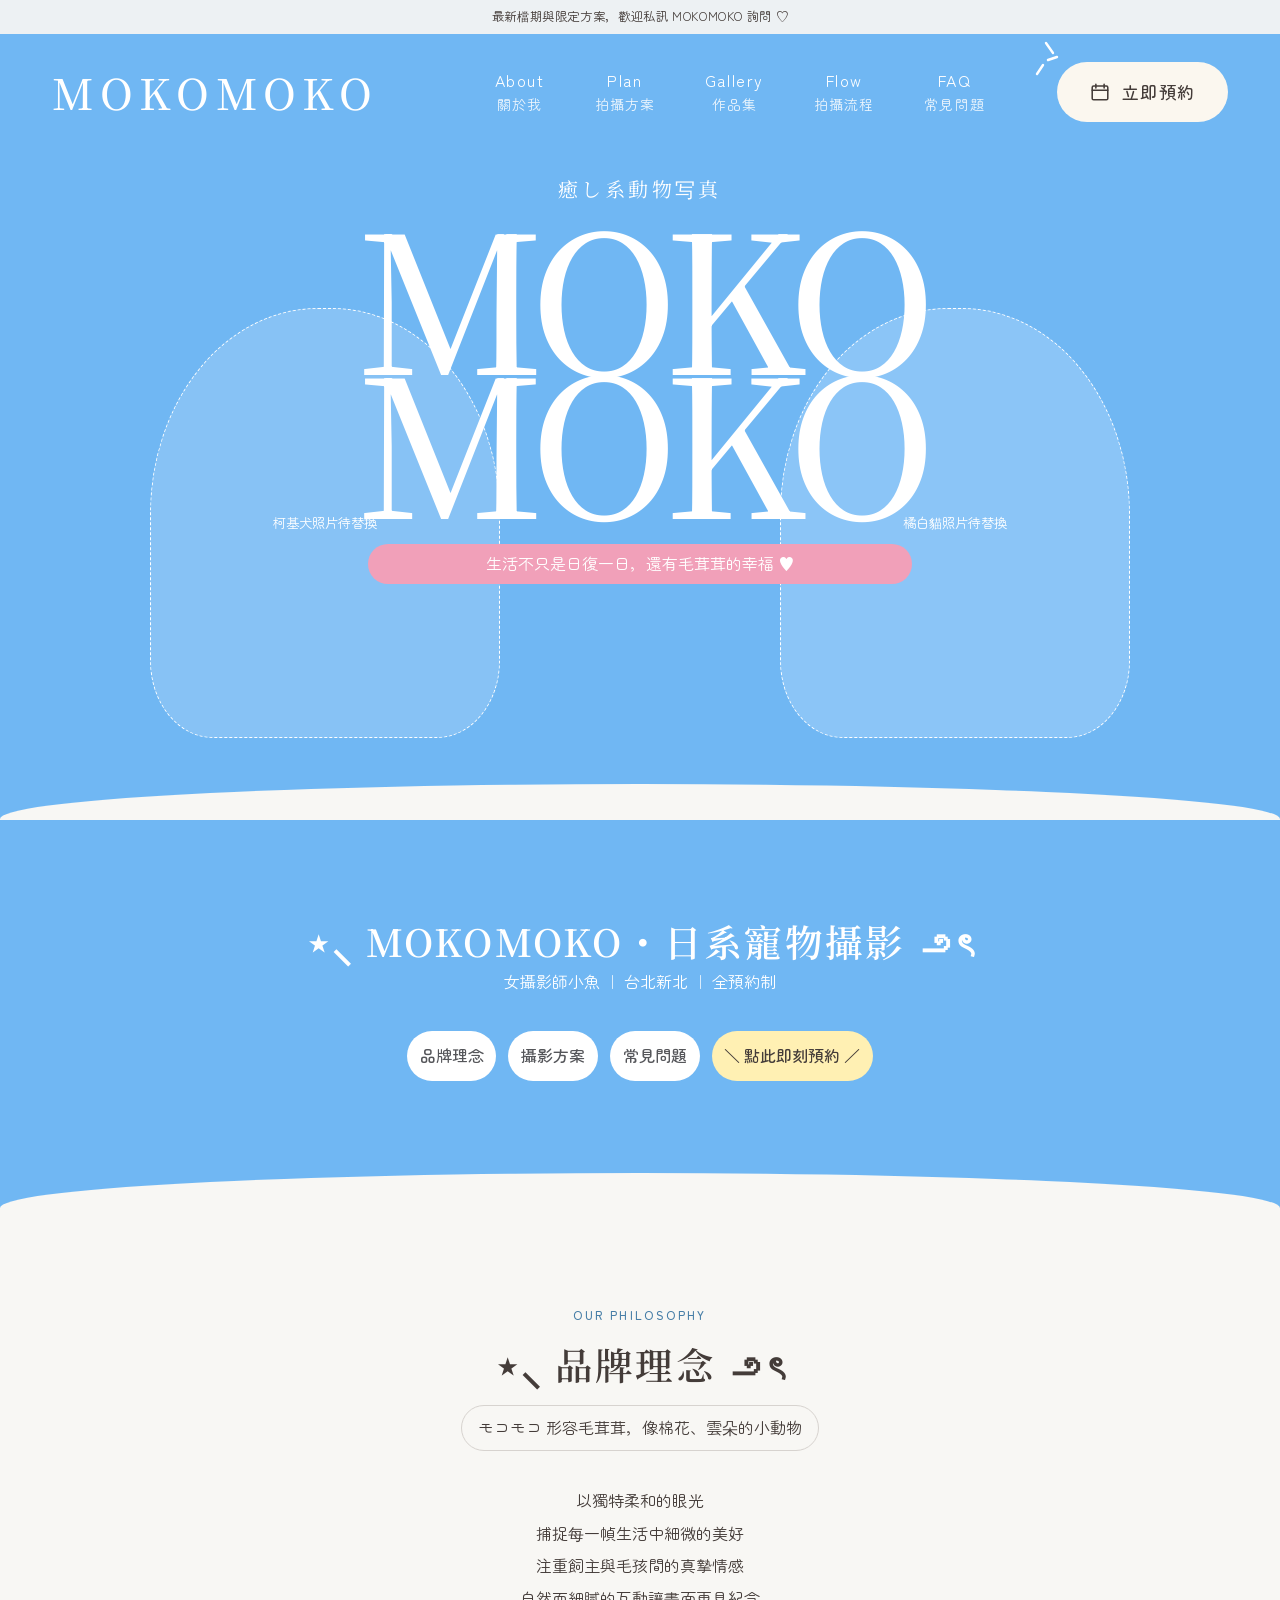
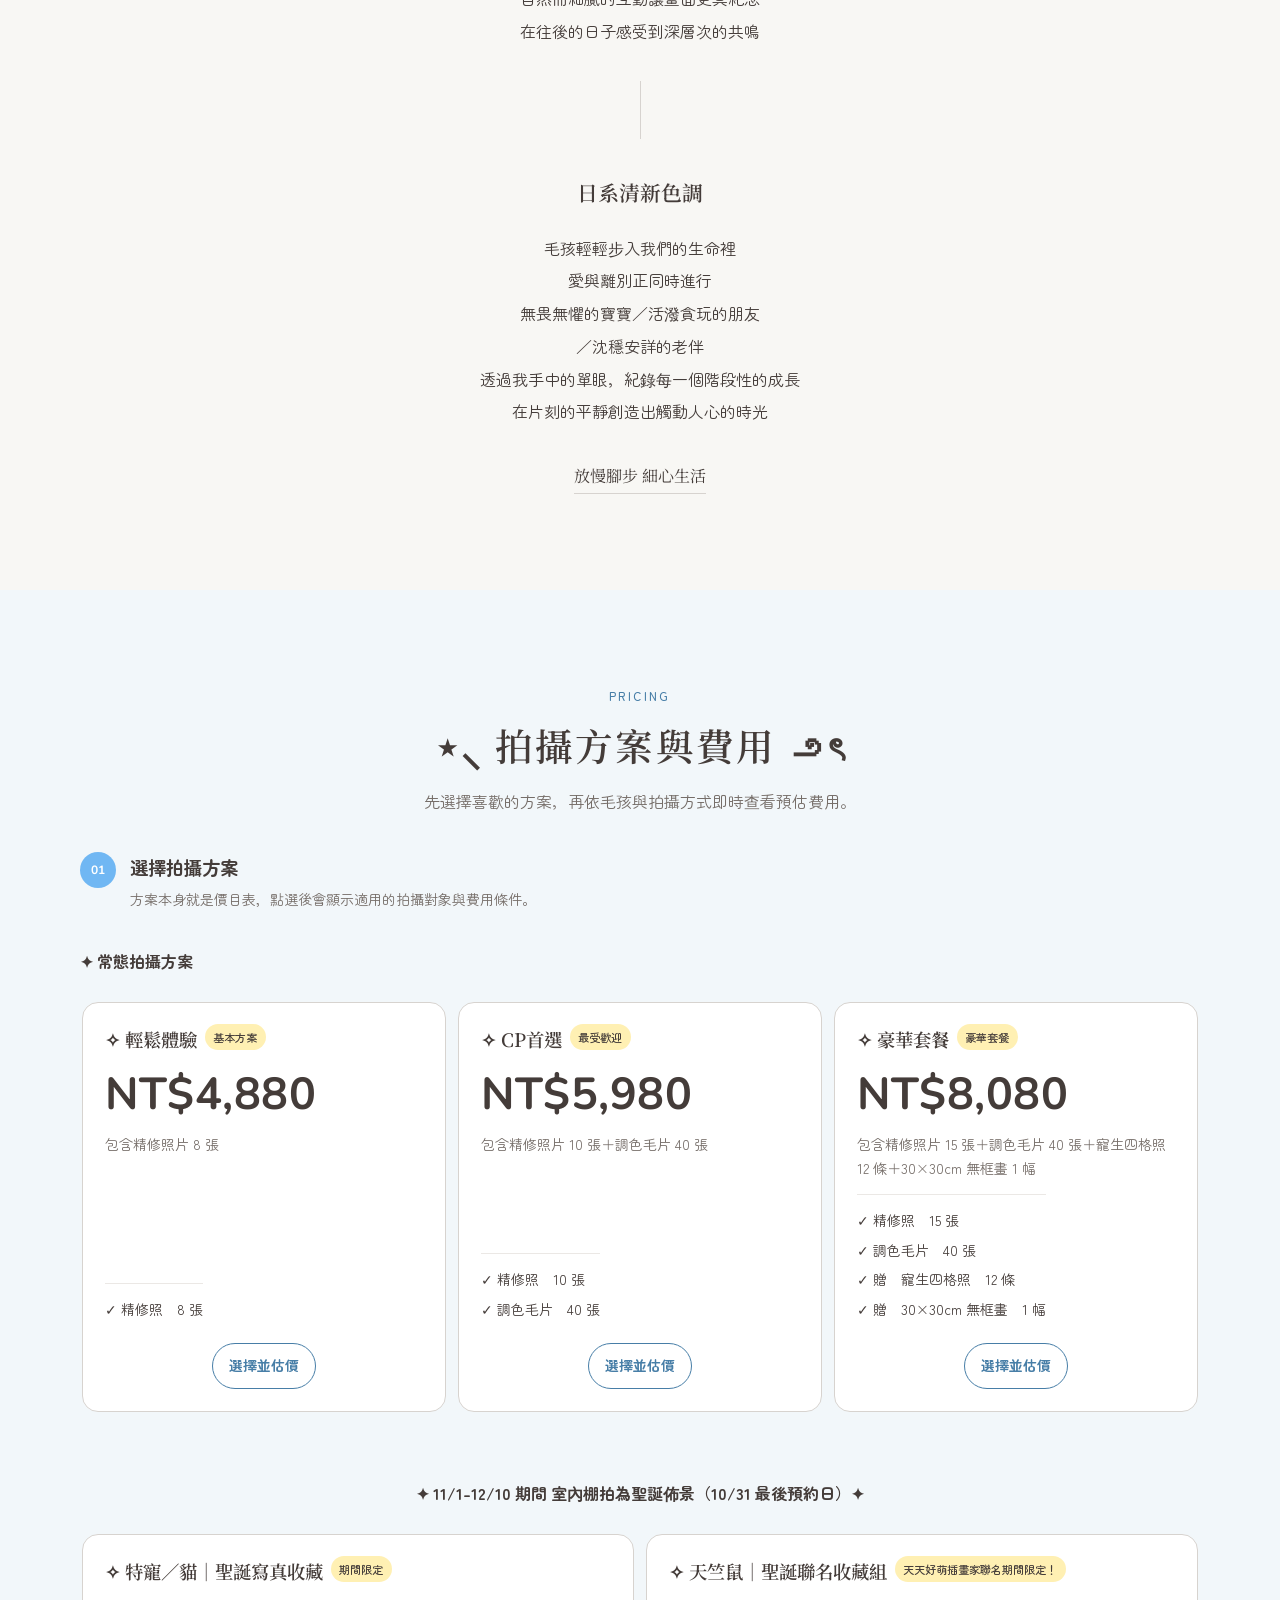
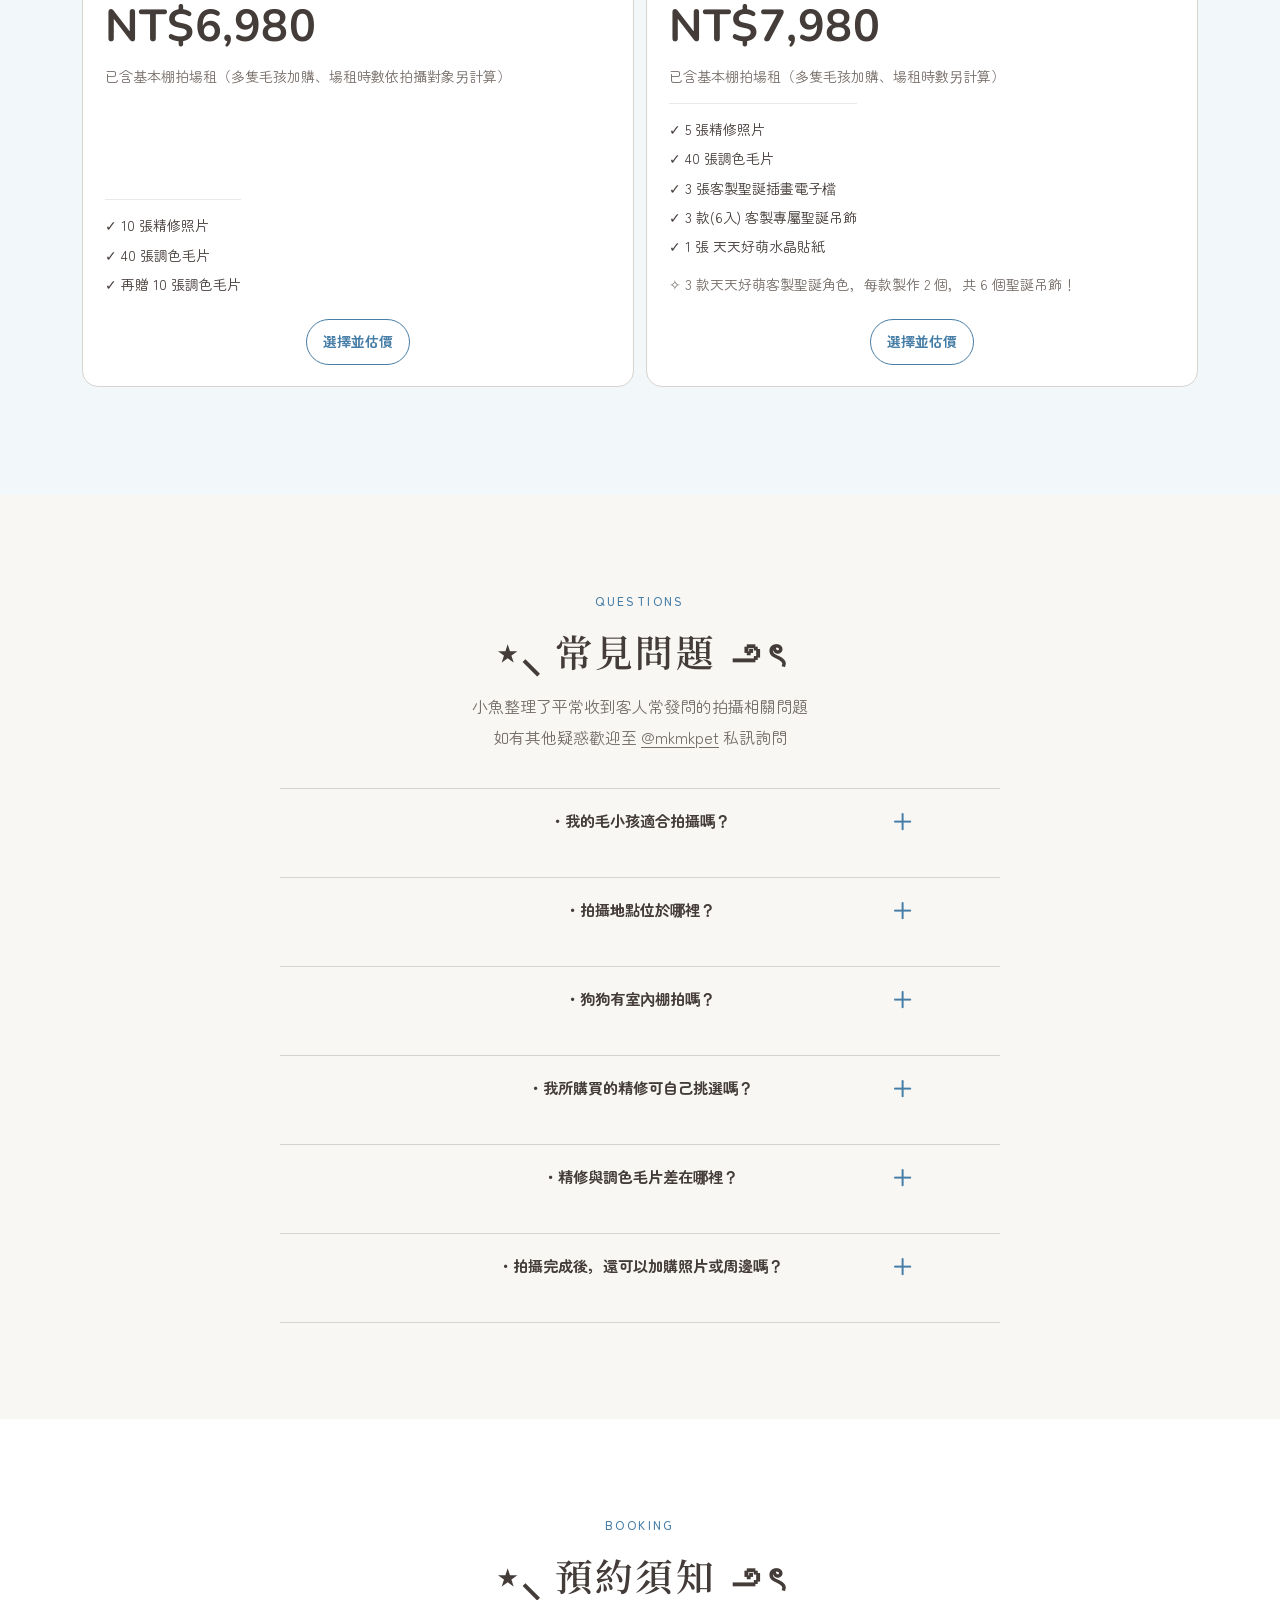
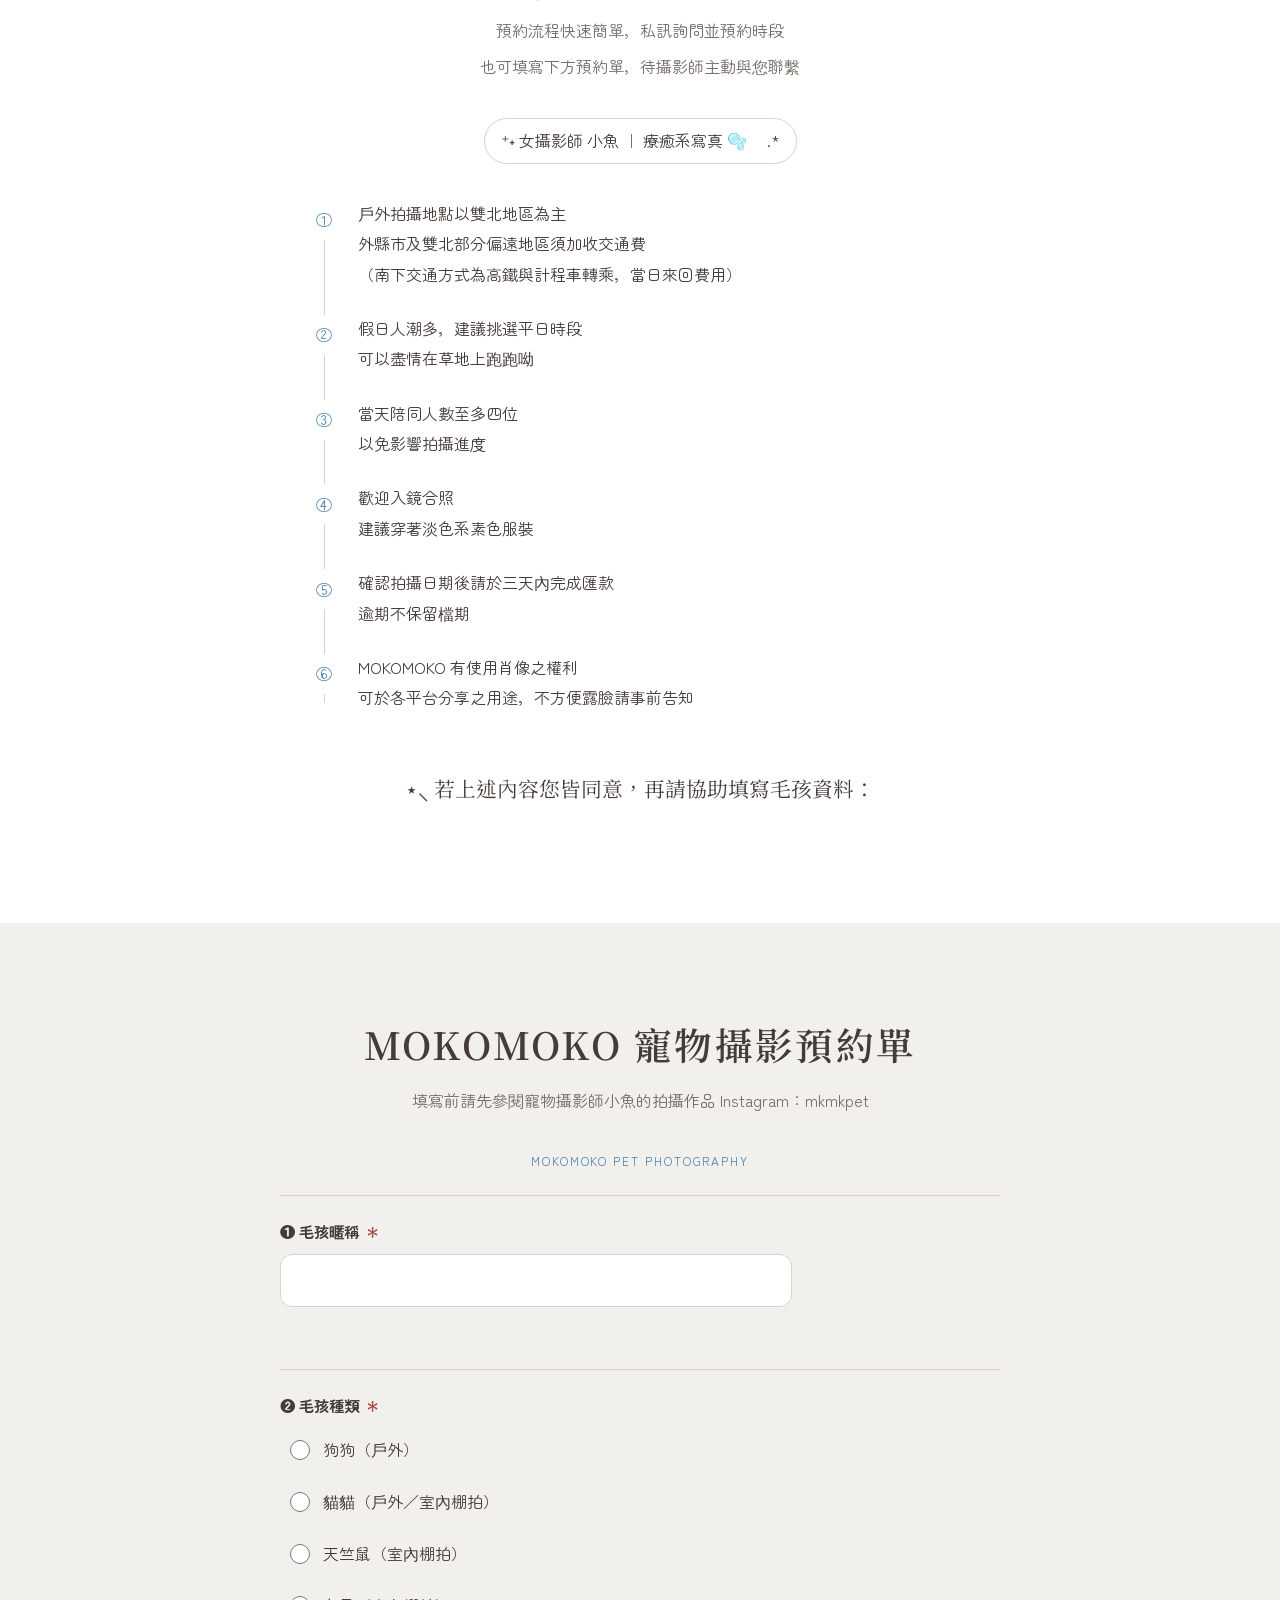
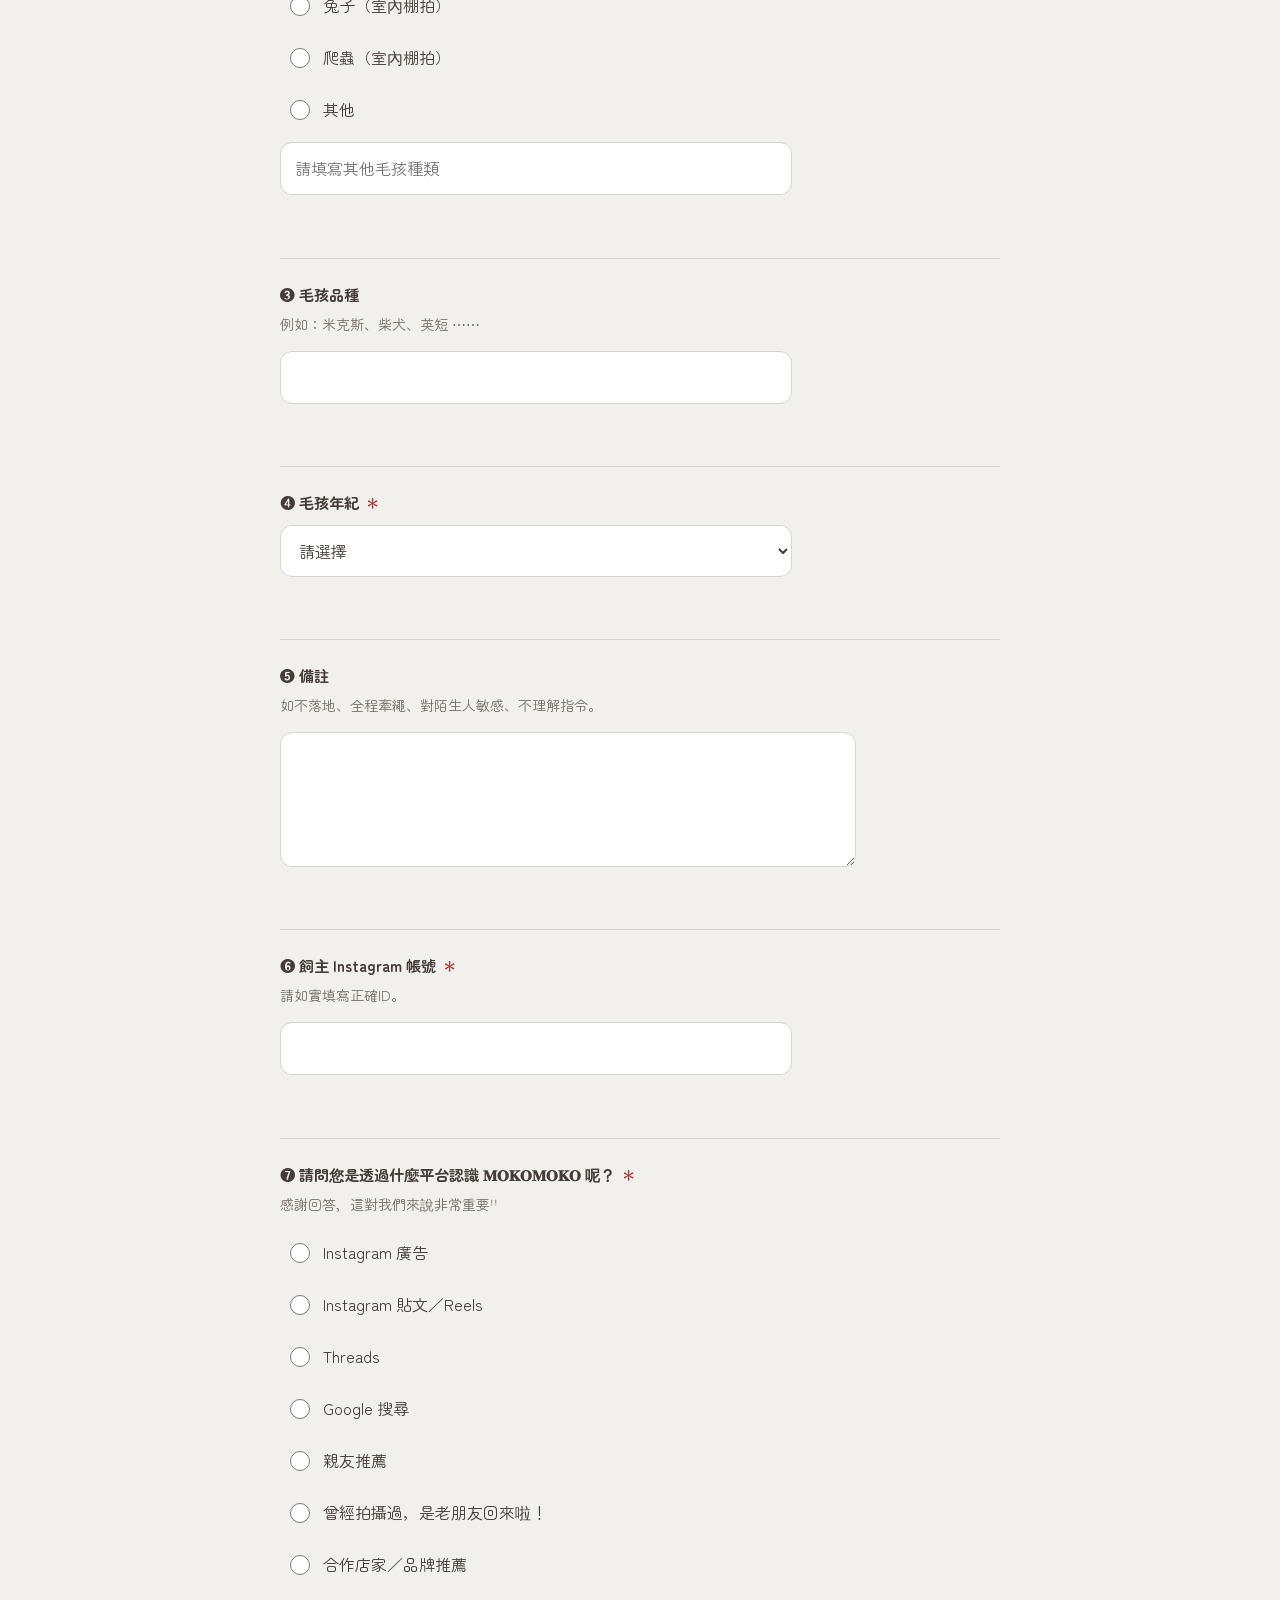
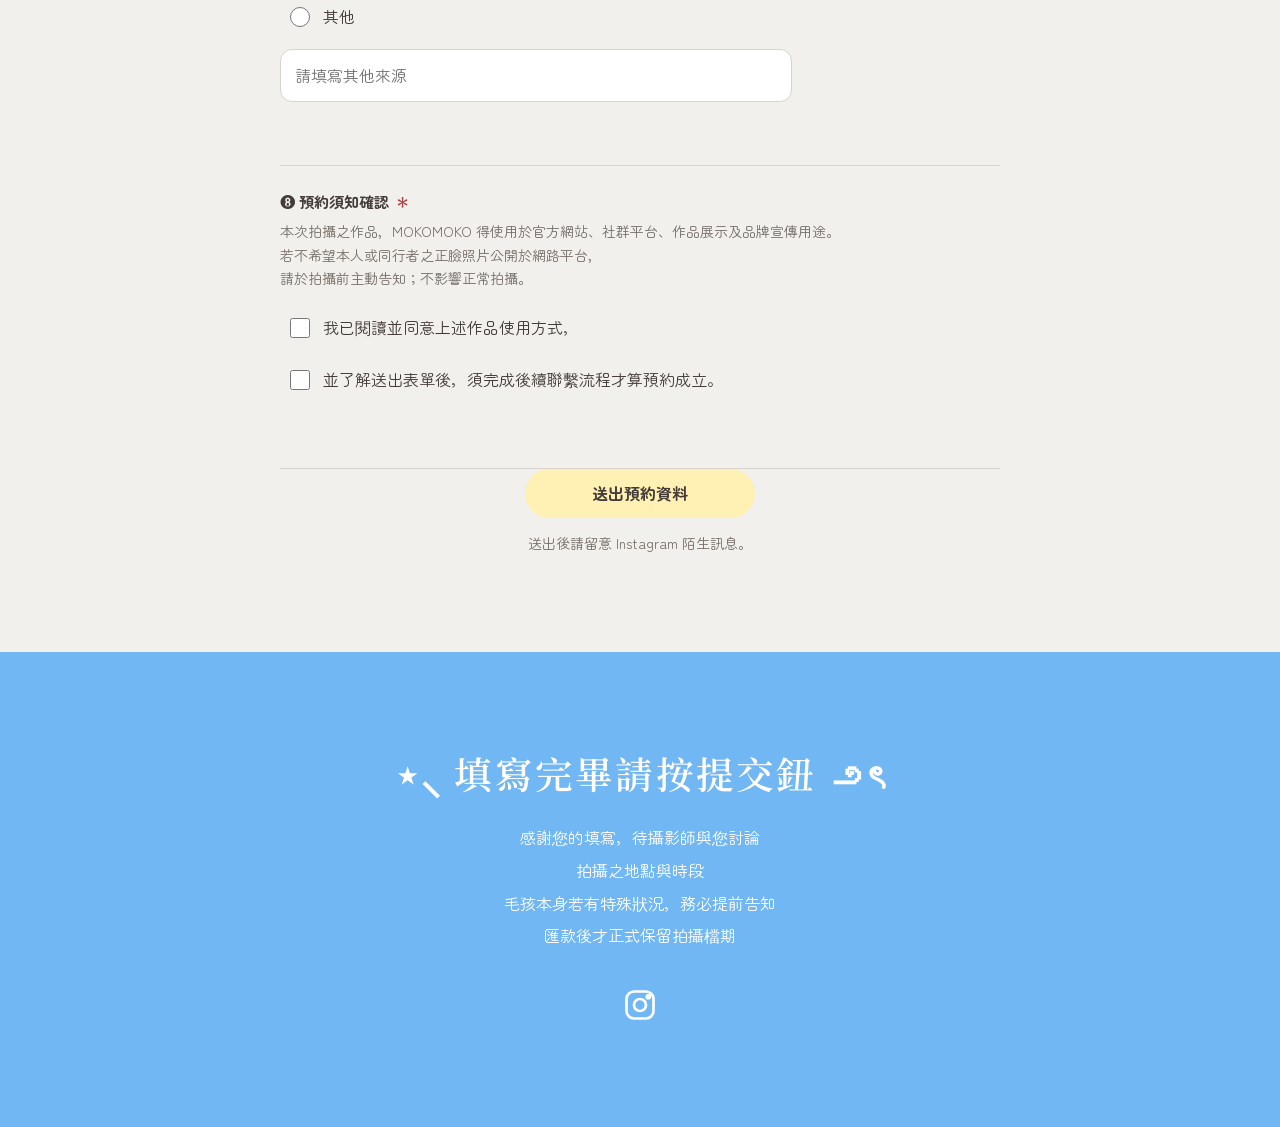
==== commit 5c9d3fb9: "Refresh corrected menu script" ====
--- a/index.html
+++ b/index.html
@@ -15,7 +15,7 @@
   <link rel="preconnect" href="https://fonts.gstatic.com" crossorigin>
   <link href="https://fonts.googleapis.com/css2?family=Noto+Serif+TC:wght@500;600&family=Nunito:wght@700&family=Zen+Maru+Gothic:wght@400;500&display=swap" rel="stylesheet">
   <link rel="stylesheet" href="./styles.css?v=faq-nav-refinement-5">
-  <script type="module" src="./app.js?v=faq-nav-refinement-5"></script>
+  <script type="module" src="./app.js?v=faq-nav-refinement-6"></script>
 </head>
 <body>
   <div id="site-root">
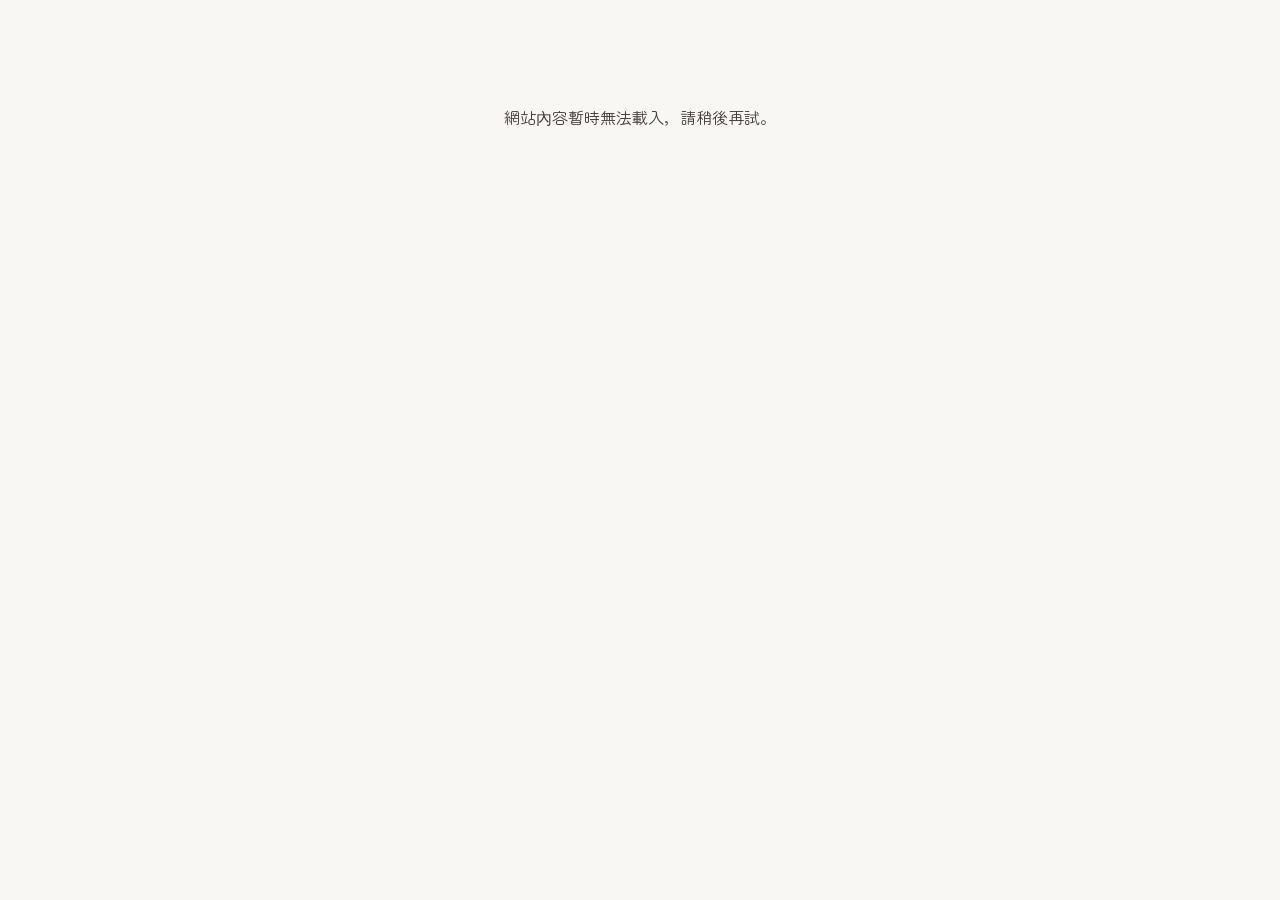
==== commit 247e43c8: "Apply editor updates and refine booking pricing UI" ====
--- a/index.html
+++ b/index.html
@@ -14,8 +14,8 @@
   <link rel="preconnect" href="https://fonts.googleapis.com">
   <link rel="preconnect" href="https://fonts.gstatic.com" crossorigin>
   <link href="https://fonts.googleapis.com/css2?family=Noto+Serif+TC:wght@500;600&family=Nunito:wght@700&family=Zen+Maru+Gothic:wght@400;500&display=swap" rel="stylesheet">
-  <link rel="stylesheet" href="./styles.css?v=faq-nav-refinement-5">
-  <script type="module" src="./app.js?v=faq-nav-refinement-6"></script>
+  <link rel="stylesheet" href="./styles.css?v=pricing-info-1">
+  <script type="module" src="./app.js?v=pricing-info-1"></script>
 </head>
 <body>
   <div id="site-root">
--- a/styles.css
+++ b/styles.css
@@ -32,12 +32,12 @@
   --space-md: 1.5rem;
   --space-lg: 2.25rem;
   --space-xl: 3.5rem;
-  --space-section: 96px;
+  --space-section: 104px;
   --space-section-mobile: clamp(3.5rem, 14vw, 4.25rem);
   --space-section-large: clamp(5.5rem, 18vw, 9rem);
-  --space-card: 24px;
+  --space-card: 26px;
   --page-padding: clamp(1.25rem, 5.5vw, 2.25rem);
-  --content-max: 1120px;
+  --content-max: 1060px;
   --container-wide: var(--content-max);
   --container-default: 960px;
   --content-narrow: 720px;
@@ -46,6 +46,7 @@
   --radius-control: 12px;
   --card-gap: clamp(0.875rem, 3vw, 1.5rem);
   --plan-card-mobile-width: min(76vw, 280px);
+  --plan-pet-overhang: clamp(4.5rem, 20vw, 6rem);
   --carousel-gap: 0.75rem;
   --carousel-edge: calc((100% - var(--plan-card-mobile-width)) / 2);
   --control-height: 48px;
@@ -55,6 +56,10 @@
   --header-height: 88px;
   --header-inline-space: clamp(1.125rem, 5vw, 1.25rem);
   --header-cream: #fbf7ef;
+  --hero-min-height: clamp(680px, 100svh, 860px);
+  --hero-title-size: clamp(2.35rem, 10.5vw, 3rem);
+  --hero-title-left: clamp(1.5rem, 6.5vw, 2.25rem);
+  --hero-title-top: clamp(9.5rem, 20svh, 11rem);
 }
 
 *,
@@ -229,7 +234,23 @@
 }
 
 .announcement-bar a {
+  color: inherit;
+  text-decoration: none;
   text-decoration-thickness: 1px;
+}
+
+.announcement-instagram {
+  display: inline-flex;
+  gap: 0.4rem;
+  align-items: center;
+}
+
+.announcement-instagram svg {
+  width: 15px;
+  height: 15px;
+  fill: none;
+  stroke: currentColor;
+  stroke-width: 1.8;
 }
 
 .site-header.has-announcement {
@@ -240,7 +261,7 @@
   display: grid;
   width: 100%;
   height: var(--header-height);
-  grid-template-columns: minmax(0, 1fr) auto;
+  grid-template-columns: minmax(0, 1fr);
   gap: 0.65rem;
   align-items: center;
   padding-inline: var(--header-inline-space);
@@ -403,9 +424,11 @@
 
 .hero {
   position: relative;
-  min-height: clamp(620px, 162vw, 740px);
-  padding: var(--space-md) var(--page-padding) 0;
+  min-height: var(--hero-min-height);
+  padding: 0;
   overflow: hidden;
+  isolation: isolate;
+  background: var(--color-blue);
 }
 
 .instagram-mark {
@@ -421,51 +444,49 @@
 
 .hero-inner {
   position: relative;
-  width: min(100%, 980px);
+  z-index: 2;
+  width: min(100%, var(--content-max));
+  min-height: var(--hero-min-height);
   margin: 0 auto;
-  min-height: clamp(555px, 145vw, 680px);
-  padding-top: clamp(3.75rem, 16vw, 6.5rem);
-  text-align: center;
-}
-
-.hero-kicker {
-  margin-bottom: var(--space-sm);
-  font-family: var(--font-serif);
-  font-size: clamp(0.9rem, 3.6vw, 1.25rem);
-  letter-spacing: 0.17em;
+}
+
+.hero-visual {
+  position: absolute;
+  z-index: 0;
+  inset: 0;
+  display: flex;
+  align-items: flex-end;
+  justify-content: center;
+  overflow: hidden;
 }
 
 .hero h1 {
-  position: relative;
-  z-index: 2;
+  position: absolute;
+  z-index: 3;
+  top: var(--hero-title-top);
+  left: var(--hero-title-left);
   display: flex;
+  width: min(68vw, 20rem);
   flex-direction: column;
   margin: 0;
+  color: var(--color-ink);
   font-family: var(--font-serif);
-  font-size: var(--text-display);
-  font-weight: 500;
-  letter-spacing: -0.065em;
-  line-height: 0.75;
-}
-
-.hero-tagline {
-  position: relative;
-  z-index: 4;
-  width: min(94%, 34rem);
-  line-height: 1.6;
-  margin: var(--space-lg) auto 0;
-  padding: 0.45rem 1.15rem;
-  border-radius: 999px;
-  background: var(--color-pink);
-  font-size: clamp(0.8rem, 3vw, 1rem);
-}
-
-.hero-images {
-  position: absolute;
-  right: 0;
-  bottom: 0;
-  left: 0;
-  height: clamp(250px, 68vw, 350px);
+  font-size: var(--hero-title-size);
+  font-weight: 600;
+  letter-spacing: 0.035em;
+  line-height: 1.18;
+  text-align: left;
+  text-wrap: nowrap;
+}
+
+.hero h1 span:last-child {
+  margin-left: 0.55em;
+}
+
+.hero-title-image,
+.hero-tagline,
+.hero-gallery-cta {
+  display: none;
 }
 
 .image-placeholder {
@@ -482,23 +503,86 @@
   padding: var(--space-sm);
 }
 
-.hero-dog,
-.hero-cat {
+.hero-visual img {
   position: absolute;
-  bottom: 10px;
-  width: min(44vw, 350px);
-  height: min(58vw, 430px);
-  min-height: 190px;
-  border-radius: 48% 48% 18% 18%;
-}
-
-.hero-dog {
-  left: 0;
-}
-
-.hero-cat {
-  right: 0;
-  background: rgb(183 221 255 / 38%);
+  inset: 0;
+  display: block;
+  width: 100%;
+  height: 100%;
+  object-fit: cover;
+  object-position: 68% center;
+}
+
+@media (max-width: 767px) {
+  .hero {
+    min-height: 0;
+    aspect-ratio: 2 / 3;
+  }
+
+  .hero-inner {
+    height: 100%;
+    min-height: 0;
+  }
+
+  .hero-visual img {
+    width: 100%;
+    height: auto;
+    object-fit: contain;
+    object-position: center top;
+  }
+
+  .hero h1 {
+    top: clamp(8.25rem, 35vw, 9.4rem);
+    left: 50%;
+    display: block;
+    width: 56%;
+    transform: translateX(-50%);
+  }
+
+  .hero h1 span {
+    display: none;
+  }
+
+  .hero-title-image {
+    display: block;
+    width: 100%;
+    height: auto;
+  }
+
+  .hero-tagline {
+    position: absolute;
+    z-index: 3;
+    top: clamp(15.5rem, 66vw, 17.2rem);
+    left: 50%;
+    display: block;
+    width: min(62%, 15rem);
+    margin: 0;
+    transform: translateX(-50%);
+    color: var(--color-ink);
+    font-size: clamp(0.72rem, 3vw, 0.82rem);
+    line-height: 1.65;
+    text-align: center;
+  }
+
+  .hero-gallery-cta {
+    position: absolute;
+    z-index: 3;
+    top: clamp(18.4rem, 77vw, 20rem);
+    left: 50%;
+    display: inline-flex;
+    min-height: 44px;
+    gap: var(--space-sm);
+    align-items: center;
+    padding: 0.65rem 1.1rem;
+    border: 1px solid currentColor;
+    border-radius: 999px;
+    background: rgb(248 247 244 / 88%);
+    color: var(--color-ink);
+    font-size: 0.78rem;
+    text-decoration: none;
+    transform: translateX(-50%);
+    white-space: nowrap;
+  }
 }
 
 .wave {
@@ -628,48 +712,82 @@
 }
 
 .pricing-section {
-  background: #f2f7fa;
+  background: var(--color-surface);
+}
+
+.pricing-section > .content {
+  max-width: var(--container-default);
+}
+
+.pricing-shooting-info {
+  display: grid;
+  gap: 0.2rem;
+  margin-top: var(--space-sm);
+  color: var(--color-muted);
+  font-size: clamp(0.68rem, 2.8vw, var(--text-small));
+  font-weight: 400;
+  line-height: 1.65;
+  text-align: center;
+}
+
+.pricing-shooting-info p {
+  margin-bottom: 0;
+  white-space: nowrap;
 }
 
 .pricing-flow {
   display: grid;
-  gap: var(--space-lg);
-  max-width: var(--container-wide);
+  gap: 0;
+  max-width: var(--container-default);
   margin-inline: auto;
 }
 
 .pricing-step {
   min-width: 0;
-  padding-top: var(--space-lg);
+  padding-top: var(--space-md);
+  margin-top: var(--space-md);
   border-top: 1px solid var(--color-border);
 }
 
 .pricing-plan-step {
+  margin-top: 0;
   padding-top: 0;
   border-top: 0;
 }
 
 .pricing-summary {
+  width: min(calc(100% - (var(--space-md) * 2)), 42rem);
   min-width: 0;
+  margin-inline: auto;
+  margin-top: var(--space-md);
   padding: var(--space-card);
   border: 1px solid #c5d9e8;
   border-radius: var(--radius-card);
   background: var(--color-surface);
-  box-shadow: var(--shadow-soft);
+  box-shadow: none;
 }
 
 .step-heading {
   display: grid;
-  grid-template-columns: 36px minmax(0, 1fr);
   gap: var(--space-sm);
+  justify-items: center;
   align-items: start;
-  margin-bottom: var(--space-lg);
+  margin-bottom: var(--space-md);
+  text-align: center;
+}
+
+.step-title-row {
+  display: flex;
+  gap: var(--space-sm);
+  align-items: center;
+  justify-content: center;
+  white-space: nowrap;
 }
 
 .step-number {
   display: grid;
-  width: 36px;
-  height: 36px;
+  width: 30px;
+  height: 30px;
   place-items: center;
   border-radius: 50%;
   background: var(--color-blue);
@@ -678,28 +796,42 @@
   font-weight: 600;
 }
 
-.step-heading h3 {
-  margin-bottom: 0.25rem;
-  font-size: var(--text-card-title);
+.step-heading .step-title-row h3 {
+  margin-bottom: 0;
+  font-size: var(--text-h3);
+  line-height: 1.45;
 }
 
 .step-heading p {
   margin-bottom: 0;
   color: var(--color-muted);
   font-size: var(--text-small);
+  line-height: 1.65;
 }
 
 .plan-group + .plan-group {
-  margin-top: var(--space-xl);
+  margin-top: var(--space-lg);
 }
 
 .plan-group-title {
-  margin-bottom: var(--space-md);
+  margin-bottom: var(--space-sm);
   font-weight: 600;
-}
-
-[data-edit-path="calculator.limitedHeading"] {
   text-align: center;
+}
+
+.plan-group-meta {
+  display: grid;
+  gap: 0.15rem;
+  margin: calc(var(--space-xs) * -1) 0 var(--space-sm);
+  color: var(--color-muted);
+  font-size: var(--text-small);
+  font-weight: 400;
+  line-height: 1.6;
+  text-align: center;
+}
+
+.plan-group-meta p {
+  margin-bottom: 0;
 }
 
 [data-edit-path="photographyTypes.items.0.details.1"] {
@@ -713,7 +845,7 @@
   grid-auto-flow: column;
   gap: var(--carousel-gap);
   max-width: 100%;
-  padding: 3px var(--carousel-edge) 12px;
+  padding: 3px var(--carousel-edge) var(--space-sm);
   overflow-x: auto;
   overscroll-behavior-inline: contain;
   scroll-padding-inline: var(--carousel-edge);
@@ -723,11 +855,16 @@
   -webkit-overflow-scrolling: touch;
 }
 
+.plan-card-track.has-plan-pets {
+  padding-top: calc(var(--plan-pet-overhang) + 3px);
+}
+
 .plan-card-track::-webkit-scrollbar {
   display: none;
 }
 
 .plan-selector {
+  position: relative;
   display: flex;
   min-width: 0;
   min-height: 0;
@@ -735,16 +872,46 @@
   align-self: stretch;
   flex-direction: column;
   gap: var(--space-sm);
-  padding: clamp(1rem, 4.5vw, 1.35rem);
+  min-height: 340px;
+  padding: calc(var(--space-md) + 0.25rem) var(--space-md) var(--space-md);
   border: 1px solid var(--color-border);
   border-radius: var(--radius-card);
   background: #fff;
   color: var(--color-ink);
   scroll-snap-align: center;
   scroll-snap-stop: always;
-  text-align: left;
+  text-align: center;
   cursor: pointer;
   transition: border-color 160ms ease, background-color 160ms ease, box-shadow 160ms ease;
+}
+
+.plan-selector.has-plan-pet {
+  padding-top: calc(var(--space-md) + var(--space-sm));
+}
+
+.plan-pet-slot {
+  position: absolute;
+  z-index: 2;
+  top: 0;
+  left: 50%;
+  display: grid;
+  width: 44%;
+  height: var(--plan-pet-overhang);
+  align-items: end;
+  transform: translate(-50%, -78%);
+  pointer-events: none;
+}
+
+.plan-pet-slot.is-empty {
+  display: none;
+}
+
+.plan-pet-image {
+  display: block;
+  width: 100%;
+  max-height: 100%;
+  object-fit: contain;
+  object-position: center bottom;
 }
 
 .plan-selector:focus-visible {
@@ -753,17 +920,16 @@
 }
 
 .plan-selector.is-selected {
-  border-color: var(--color-blue-deep);
+  border-color: var(--color-blue);
   background: #f5faff;
-  box-shadow: 0 0 0 1px var(--color-blue-deep), 0 10px 24px rgb(71 126 167 / 10%);
+  box-shadow: 0 0 0 1px var(--color-blue);
 }
 
 .plan-card-top {
-  display: flex;
-  flex-wrap: wrap;
+  display: grid;
   gap: var(--space-xs);
-  align-items: flex-start;
-  justify-content: space-between;
+  justify-items: center;
+  justify-content: center;
 }
 
 .plan-name {
@@ -803,20 +969,14 @@
   line-height: var(--number-line-height);
 }
 
-.plan-description,
-.plan-note {
-  color: var(--color-muted);
-  font-size: var(--text-small);
-  line-height: 1.7;
-}
-
 .plan-features {
   display: grid;
   gap: 0.35rem;
-  margin-top: auto;
-  padding-top: var(--space-sm);
+  margin-top: var(--space-xs);
+  padding-top: var(--space-md);
   border-top: 1px solid #ebe8e5;
   font-size: var(--text-small);
+  text-align: center;
 }
 
 .plan-features i {
@@ -826,7 +986,7 @@
 .plan-estimate-button {
   align-self: center;
   min-height: 44px;
-  margin-top: var(--space-xs);
+  margin-top: auto;
   padding: 0.62rem 1rem;
   border: 1px solid var(--color-blue-deep);
   border-radius: 999px;
@@ -838,21 +998,27 @@
 }
 
 .plan-selector.is-selected .plan-estimate-button {
-  background: var(--color-blue-deep);
+  border-color: var(--color-blue);
+  background: var(--color-blue);
   color: #fff;
+  box-shadow: none;
 }
 
 .species-controls,
 .environment-controls {
-  display: grid;
-  grid-template-columns: repeat(2, minmax(0, 1fr));
+  display: flex;
+  max-width: 32rem;
+  flex-wrap: wrap;
   gap: 0.65rem;
+  justify-content: center;
+  margin-inline: auto;
 }
 
 .text-control {
-  min-width: 0;
-  min-height: var(--control-height);
-  padding: 0.6rem 0.9rem;
+  width: fit-content;
+  min-width: 7.5rem;
+  min-height: 44px;
+  padding: var(--space-xs) var(--space-md);
   border: 1px solid var(--color-border);
   border-radius: var(--radius-control);
   background: #fff;
@@ -873,12 +1039,15 @@
 }
 
 .counter-row {
-  display: flex;
-  gap: var(--space-md);
+  display: grid;
+  max-width: 36rem;
+  gap: var(--space-sm);
   align-items: center;
-  justify-content: space-between;
-  padding: var(--space-md) 0;
+  justify-items: center;
+  margin-inline: auto;
+  padding: var(--space-sm) 0;
   border-bottom: 1px solid #eae7e4;
+  text-align: center;
 }
 
 .counter-row p {
@@ -892,6 +1061,7 @@
   flex: 0 0 auto;
   grid-template-columns: 44px 42px 44px;
   align-items: center;
+  justify-content: center;
   text-align: center;
 }
 
@@ -910,8 +1080,30 @@
   opacity: 0.35;
 }
 
+#productCounters {
+  display: grid;
+  justify-items: center;
+}
+
+#productCounters .counter-row {
+  width: auto;
+  max-width: 100%;
+  grid-template-columns: minmax(0, 10rem) auto;
+  gap: var(--space-sm);
+  justify-content: center;
+  justify-items: start;
+  text-align: left;
+}
+
+#productCounters .counter-control {
+  align-self: center;
+}
+
 .condition-block {
-  margin-top: var(--space-lg);
+  max-width: 36rem;
+  margin-top: var(--space-md);
+  margin-inline: auto;
+  text-align: center;
 }
 
 .condition-block h4 {
@@ -922,7 +1114,10 @@
 .condition-value {
   display: grid;
   gap: 0.2rem;
-  padding: var(--space-md);
+  width: fit-content;
+  min-width: min(100%, 15rem);
+  margin-inline: auto;
+  padding: var(--space-sm) var(--space-md);
   border: var(--selected-border);
   border-radius: var(--radius-control);
   background: #f2f9ff;
@@ -934,25 +1129,66 @@
   font-size: var(--text-small);
 }
 
-.module-note {
+.pricing-section .module-note {
   margin: var(--space-sm) 0 0;
+  text-align: center;
 }
 
 .pricing-rules {
   margin-top: var(--space-md);
   border-top: 1px solid #eae7e4;
+  interpolate-size: allow-keywords;
 }
 
 .pricing-rules summary {
+  display: flex;
   min-height: 48px;
-  padding: 0.8rem 0;
+  align-items: center;
+  justify-content: center;
+  padding: 0;
   font-weight: 500;
+  text-align: center;
   cursor: pointer;
+}
+
+.pricing-rules summary::marker {
+  color: var(--color-blue-deep);
 }
 
 .pricing-rules ul {
   margin-bottom: var(--space-sm);
   padding-left: 1.25rem;
+  color: var(--color-muted);
+  font-size: var(--text-small);
+}
+
+.pricing-rules::details-content {
+  block-size: 0;
+  overflow: hidden;
+  transition: block-size 180ms ease, content-visibility 180ms ease allow-discrete;
+}
+
+.pricing-rules[open]::details-content {
+  block-size: auto;
+}
+
+.pricing-substep {
+  min-width: 0;
+  margin-top: var(--space-md);
+}
+
+.pricing-subheading {
+  margin-bottom: var(--space-sm);
+}
+
+.pricing-subheading h3 {
+  margin-bottom: var(--space-xs);
+  font-size: var(--text-card-title);
+  line-height: 1.45;
+}
+
+.pricing-subheading p {
+  margin-bottom: 0;
   color: var(--color-muted);
   font-size: var(--text-small);
 }
@@ -1018,12 +1254,14 @@
 }
 
 .pricing-summary .primary-button {
+  display: flex;
   width: fit-content;
-  margin-top: var(--space-md);
+  margin: var(--space-md) auto 0;
 }
 
 .faq-list {
-  border-top: 1px solid var(--color-border);
+  display: grid;
+  gap: var(--space-xs);
 }
 
 #faq .section-heading {
@@ -1031,7 +1269,7 @@
 }
 
 .faq-item {
-  border-bottom: 1px solid var(--color-border);
+  border: 0;
 }
 
 .faq-item h3 {
@@ -1042,18 +1280,19 @@
   position: relative;
   display: flex;
   width: min(100%, 36rem);
-  min-height: 64px;
-  gap: var(--space-md);
+  min-height: 52px;
+  gap: var(--space-sm);
   align-items: center;
   justify-content: center;
   margin-inline: auto;
-  padding: 1.15rem 2.75rem;
-  border: 0;
+  padding: 0.8rem 2.4rem;
+  border: 1px solid var(--color-border);
+  border-radius: 999px;
   background: transparent;
   color: inherit;
-  font-size: 0.95rem;
-  font-weight: 600;
-  line-height: 1.55;
+  font-size: 0.88rem;
+  font-weight: 500;
+  line-height: 1.5;
   text-align: center;
   cursor: pointer;
 }
@@ -1063,7 +1302,7 @@
   right: var(--space-sm);
   flex: 0 0 auto;
   color: var(--color-blue-deep);
-  font-size: 1.35rem;
+  font-size: 1.15rem;
   transition: transform 240ms ease;
 }
 
@@ -1088,9 +1327,10 @@
   max-width: var(--text-measure);
   overflow: hidden;
   margin-inline: auto;
-  padding: 0 0 var(--space-md);
+  padding: var(--space-xs) 0 var(--space-sm);
   color: var(--color-muted);
-  line-height: 1.8;
+  font-size: 0.88rem;
+  line-height: 1.7;
   text-align: center;
 }
 
@@ -1113,6 +1353,7 @@
 
 .booking-section {
   background: var(--color-surface);
+  padding-bottom: var(--space-md);
 }
 
 .booking-notes {
@@ -1163,6 +1404,25 @@
 
 .booking-form-section {
   background: #f1f0ec;
+  padding-top: var(--space-lg);
+}
+
+[data-edit-path="faq.items.5.answer.0"],
+[data-edit-path="booking.notes.0.lines.0"],
+[data-edit-path="booking.notes.0.lines.1"],
+[data-edit-path="booking.notes.0.lines.2"],
+[data-edit-path="booking.notes.1.lines.0"],
+[data-edit-path="booking.notes.1.lines.1"],
+[data-edit-path="booking.notes.2.lines.0"],
+[data-edit-path="booking.notes.2.lines.1"],
+[data-edit-path="booking.notes.3.lines.0"],
+[data-edit-path="booking.notes.3.lines.1"],
+[data-edit-path="booking.notes.4.lines.0"],
+[data-edit-path="booking.notes.4.lines.1"],
+[data-edit-path="booking.notes.5.lines.0"],
+[data-edit-path="booking.notes.5.lines.1"],
+[data-edit-path="calculator.shootingInfo.1"] {
+  text-align: center;
 }
 
 .booking-module {
@@ -1181,6 +1441,11 @@
 .booking-choices {
   display: grid;
   gap: 0;
+}
+
+.integrated-booking-form {
+  width: min(calc(100% - (var(--space-sm) * 2)), 34rem);
+  margin-inline: auto;
 }
 
 .booking-field {
@@ -1321,6 +1586,12 @@
   margin-inline: auto;
 }
 
+.booking-submit-area {
+  display: grid;
+  gap: var(--space-sm);
+  margin-top: var(--space-xl);
+}
+
 .module-button:disabled {
   cursor: wait;
   opacity: 0.65;
@@ -1334,7 +1605,7 @@
 }
 
 .booking-submit-note {
-  margin: var(--space-sm) 0 0;
+  margin: 0;
   text-align: center;
 }
 
@@ -1377,7 +1648,7 @@
 }
 
 .closing {
-  padding-block: var(--space-section);
+  padding-block: clamp(2.75rem, 9vw, 4.5rem);
 }
 
 .closing .section-title {
@@ -1426,6 +1697,10 @@
     --text-body: 1rem;
     --text-small: 0.875rem;
     --text-label: 0.75rem;
+    --hero-min-height: clamp(720px, 100svh, 900px);
+    --hero-title-size: clamp(3.25rem, 6vw, 4.5rem);
+    --hero-title-left: clamp(3.5rem, 8vw, 7rem);
+    --hero-title-top: clamp(12rem, 27svh, 16rem);
   }
 
   .section {
@@ -1434,18 +1709,6 @@
 
   .intro {
     padding: var(--space-section) 0 calc(var(--space-section) + 2rem);
-  }
-
-  .hero {
-    min-height: 760px;
-  }
-
-  .hero h1 {
-    font-size: clamp(8rem, 18vw, 12rem);
-  }
-
-  .hero-images {
-    height: 400px;
   }
 
   .session-types {
@@ -1482,26 +1745,14 @@
 }
 
 @media (min-width: 1024px) {
+  :root {
+    --hero-title-size: clamp(3.6rem, 5vw, 4.8rem);
+    --hero-title-left: clamp(4.5rem, 7vw, 8rem);
+    --hero-title-top: clamp(13.5rem, 29svh, 17.5rem);
+  }
+
   .pricing-flow {
-    grid-template-columns: minmax(0, 1.35fr) minmax(310px, 0.65fr);
-    align-items: start;
-  }
-
-  .pricing-plan-step {
-    grid-column: 1 / -1;
-  }
-
-  #petStep,
-  #conditionStep,
-  #addonStep {
-    grid-column: 1;
-  }
-
-  .pricing-summary {
-    position: sticky;
-    top: var(--space-md);
-    grid-column: 2;
-    grid-row: 2 / span 3;
+    grid-template-columns: minmax(0, 1fr);
   }
 }
 
@@ -1509,11 +1760,12 @@
   :root {
     --header-height: 116px;
     --header-inline-space: clamp(3rem, 4.1vw, 4rem);
+    --hero-min-height: clamp(780px, 100svh, 960px);
   }
 
   .site-header-inner {
-    grid-template-columns: minmax(300px, 370px) minmax(520px, 1fr) auto;
-    gap: clamp(2rem, 3.5vw, 3.5rem);
+    grid-template-columns: minmax(0, 1fr);
+    gap: 0;
   }
 
   .announcement-bar {
@@ -1599,9 +1851,6 @@
     display: none;
   }
 
-  .hero {
-    min-height: 820px;
-  }
 }
 
 @media (max-width: 374px) {
@@ -1632,7 +1881,6 @@
 }
 
 @media (max-width: 480px) {
-  .counter-row,
   .breakdown-row {
     align-items: flex-start;
     flex-direction: column;
@@ -1642,11 +1890,6 @@
     width: fit-content;
     align-self: flex-start;
     grid-template-columns: 44px 42px 44px;
-  }
-
-  .plan-card-top {
-    align-items: flex-start;
-    flex-direction: column;
   }
 
   .pricing-total {
@@ -1694,9 +1937,34 @@
     line-height: 1.65;
   }
 
+  .site-header {
+    display: none;
+  }
+
   .section-heading {
     width: 100%;
     margin-bottom: var(--space-lg);
+  }
+
+  .pricing-section .section-heading {
+    max-width: 32rem;
+    margin-bottom: var(--space-md);
+  }
+
+  .pricing-section .section-title {
+    font-size: 1.22rem;
+    line-height: 1.4;
+  }
+
+  .pricing-section .section-description {
+    max-width: 31rem;
+    font-size: 0.82rem;
+    line-height: 1.7;
+    text-wrap: pretty;
+  }
+
+  .pricing-flow {
+    max-width: 100%;
   }
 
   .section-title {
@@ -1710,27 +1978,6 @@
 
   .section-description {
     line-height: 1.75;
-  }
-
-  .hero {
-    min-height: clamp(590px, 152vw, 670px);
-  }
-
-  .hero-inner {
-    min-height: clamp(530px, 137vw, 620px);
-  }
-
-  .hero-kicker {
-    font-size: 0.82rem;
-  }
-
-  .hero-tagline {
-    width: fit-content;
-    max-width: 100%;
-    margin-top: var(--space-md);
-    padding: 0.4rem 0.9rem;
-    font-size: 0.76rem;
-    white-space: normal;
   }
 
   .jump-nav a,
@@ -1752,17 +1999,81 @@
   }
 
   .step-heading {
-    grid-template-columns: 32px minmax(0, 1fr);
-    margin-bottom: var(--space-md);
+    grid-template-columns: minmax(0, 1fr);
+    gap: var(--space-xs);
+    margin-bottom: var(--space-sm);
   }
 
   .step-number {
-    width: 32px;
-    height: 32px;
+    width: 28px;
+    height: 28px;
+    font-size: 0.64rem;
+  }
+
+  .step-heading h3 {
+    margin-bottom: 0.2rem;
+    font-size: 0.96rem;
+  }
+
+  .step-heading p,
+  .pricing-subheading p {
+    font-size: 0.76rem;
+  }
+
+  .pricing-step {
+    margin-top: var(--space-md);
+    padding-top: var(--space-md);
+  }
+
+  .pricing-plan-step {
+    margin-top: 0;
+    padding-top: 0;
+  }
+
+  .plan-group + .plan-group {
+    margin-top: var(--space-md);
+  }
+
+  .plan-group-title {
+    margin-bottom: var(--space-xs);
   }
 
   .plan-selector {
-    padding: var(--space-card);
+    min-height: 340px;
+    gap: var(--space-sm);
+    padding: var(--space-md);
+  }
+
+  .plan-card-track {
+    padding-bottom: var(--space-xs);
+  }
+
+  .plan-description,
+  .plan-note,
+  .plan-features {
+    line-height: 1.6;
+  }
+
+  .species-controls,
+  .environment-controls {
+    gap: var(--space-xs);
+  }
+
+  .text-control {
+    min-width: 6.75rem;
+    padding-inline: var(--space-sm);
+  }
+
+  .counter-row {
+    padding-block: var(--space-xs) var(--space-sm);
+  }
+
+  .pricing-substep {
+    margin-top: var(--space-md);
+  }
+
+  .pricing-summary {
+    padding: var(--space-md);
   }
 
   .plan-estimate-button {
@@ -1782,11 +2093,11 @@
   }
 
   .faq-question {
-    min-height: 56px;
-    gap: var(--space-sm);
-    padding: 0.9rem 0;
-    font-size: var(--text-card-title);
-    line-height: 1.5;
+    min-height: 48px;
+    gap: var(--space-xs);
+    padding: 0.65rem 2rem;
+    font-size: 0.82rem;
+    line-height: 1.45;
   }
 
   #faq > .content.narrow,
@@ -1798,7 +2109,8 @@
   }
 
   .faq-answer {
-    line-height: 1.7;
+    font-size: 0.78rem;
+    line-height: 1.65;
   }
 
   .booking-notes {
@@ -1811,12 +2123,12 @@
 
   .booking-field input[type="text"],
   .booking-field select {
-    width: calc(100% - var(--space-md));
+    width: 100%;
     max-width: 32rem;
   }
 
   .booking-field textarea {
-    width: calc(100% - var(--space-xs));
+    width: 100%;
     max-width: 36rem;
   }
 
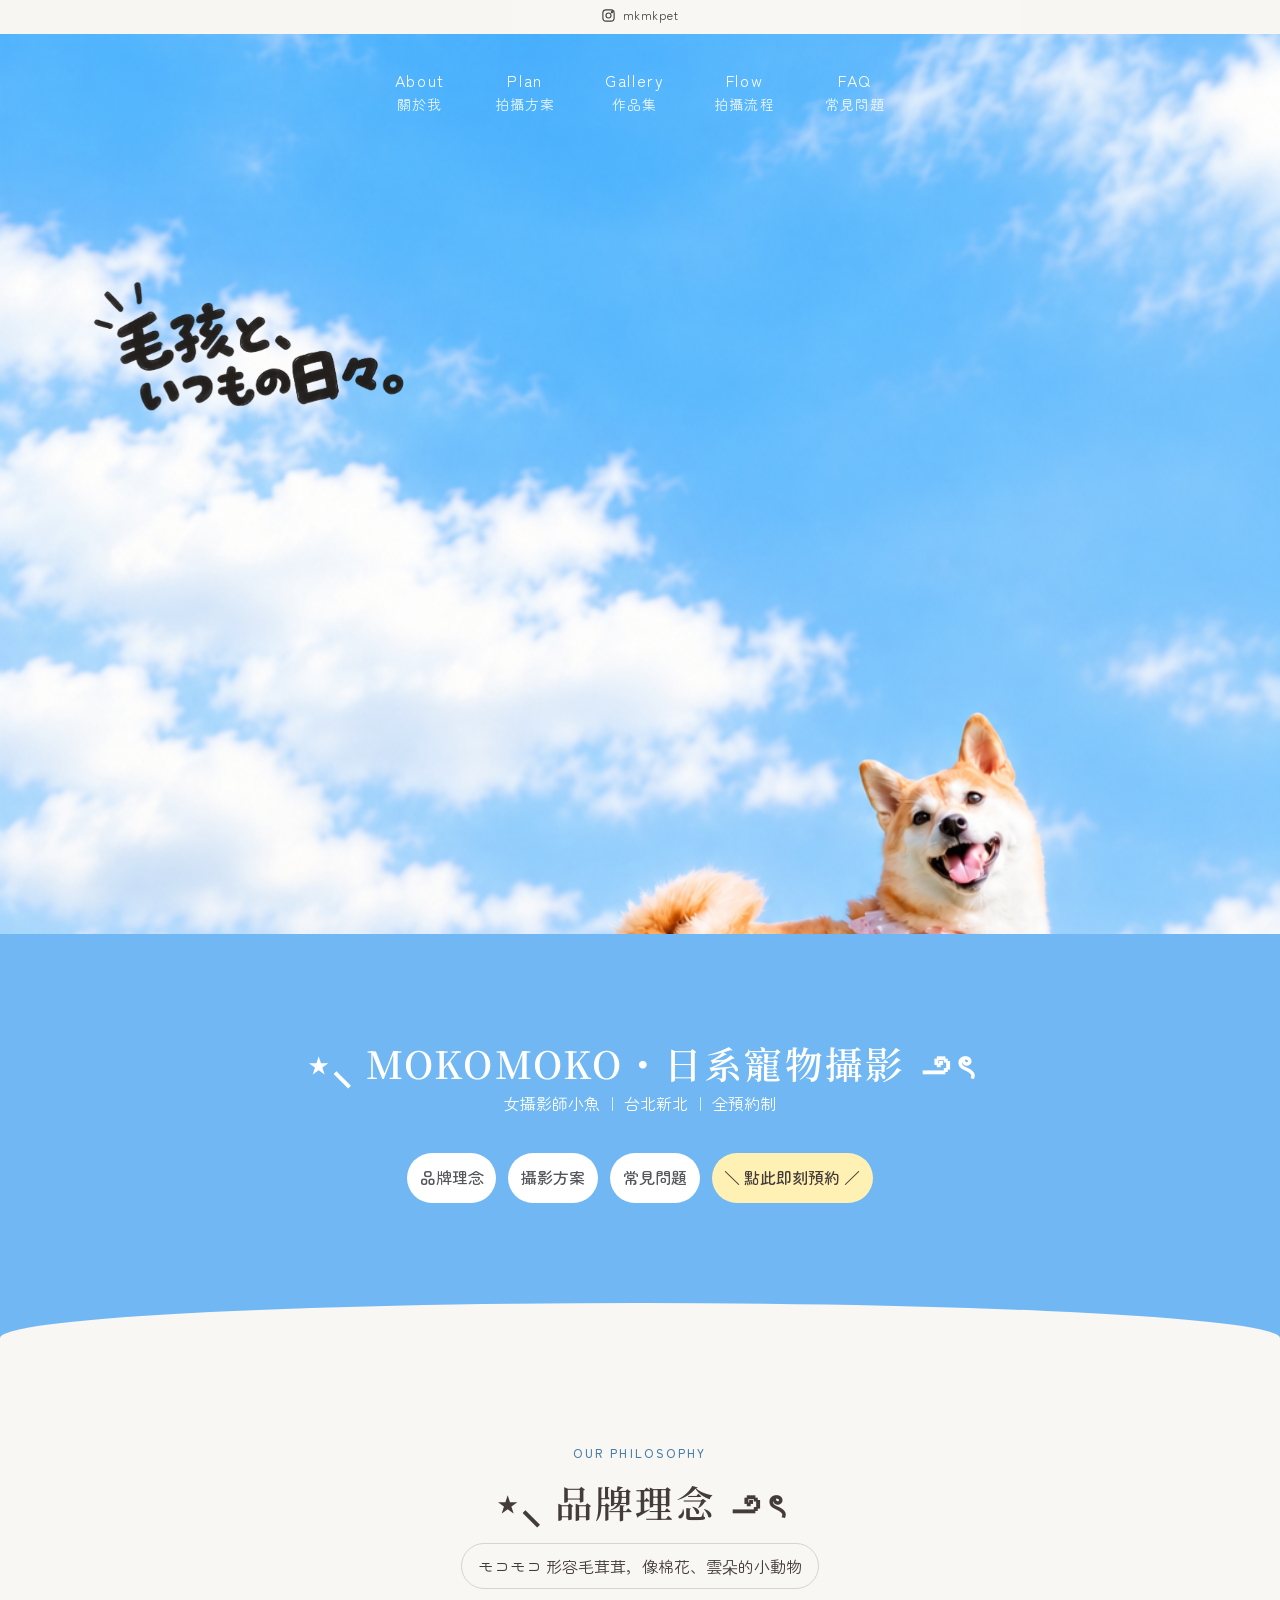
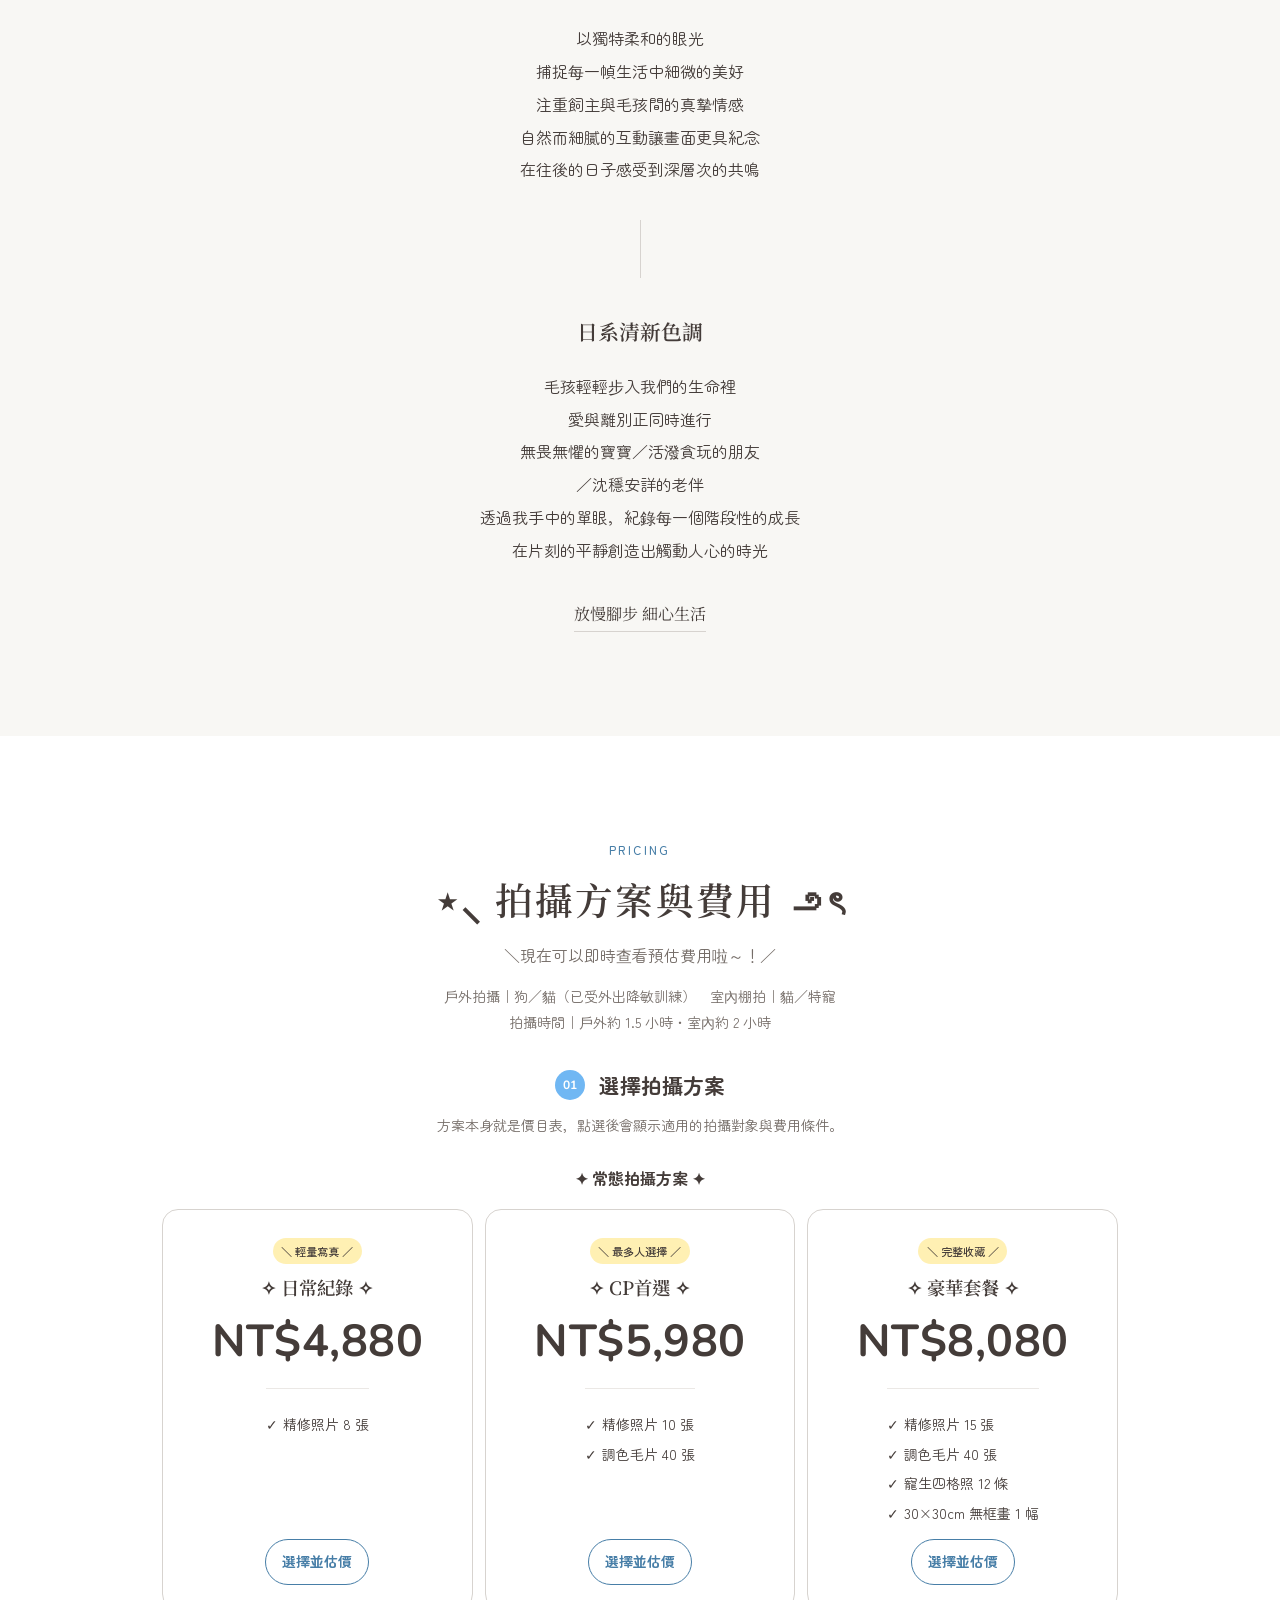
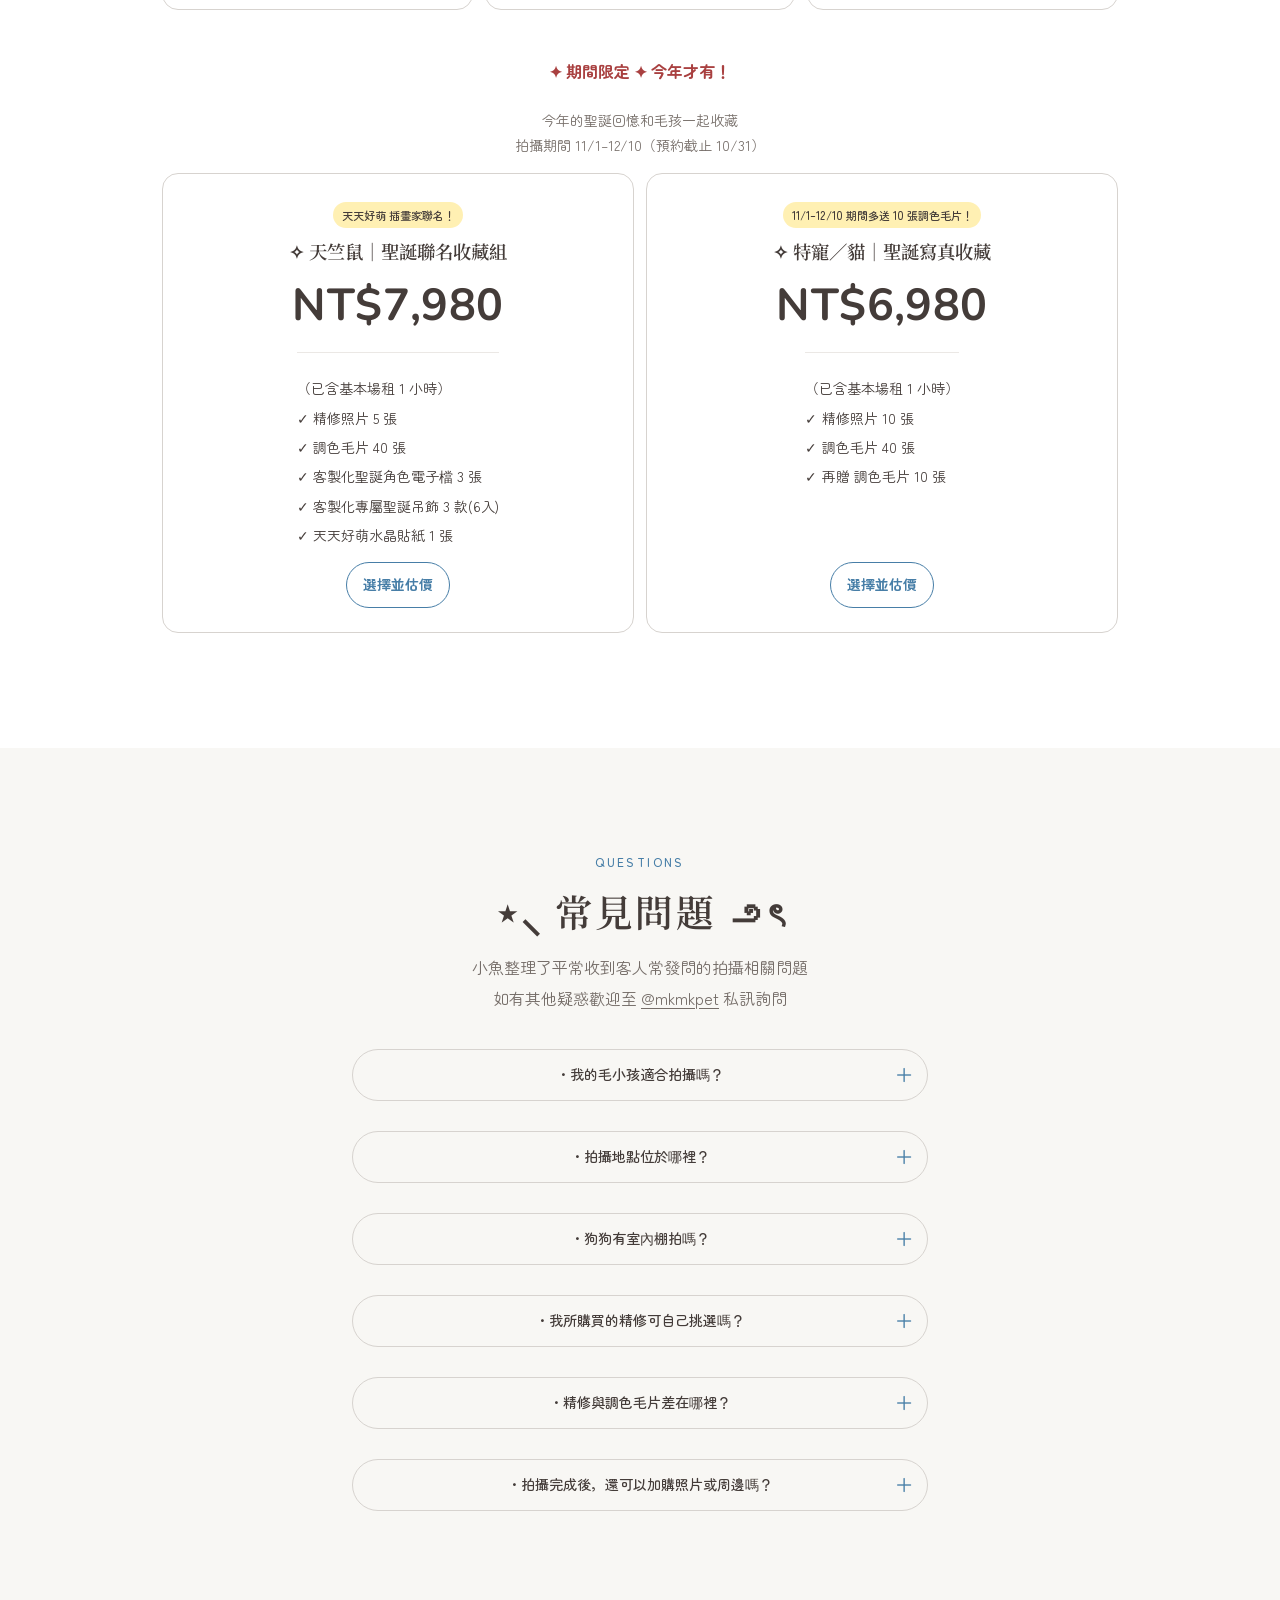
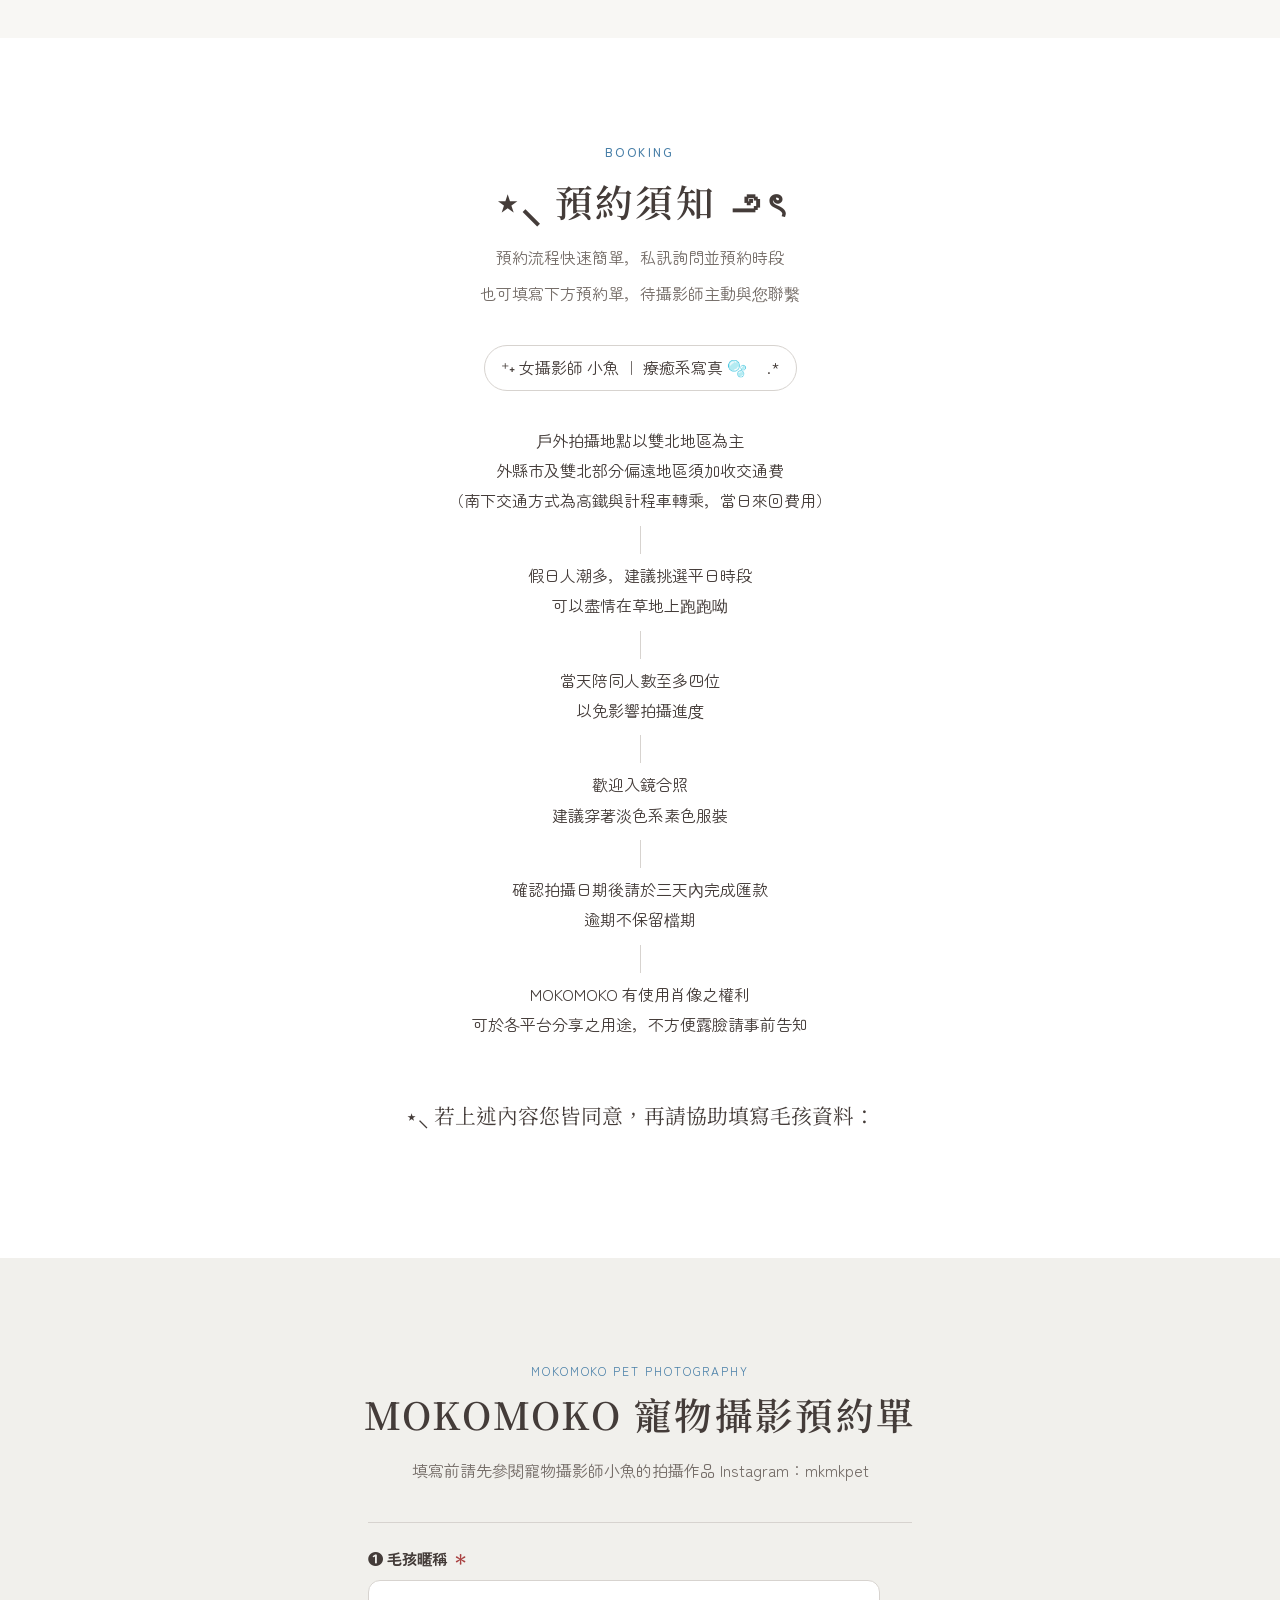
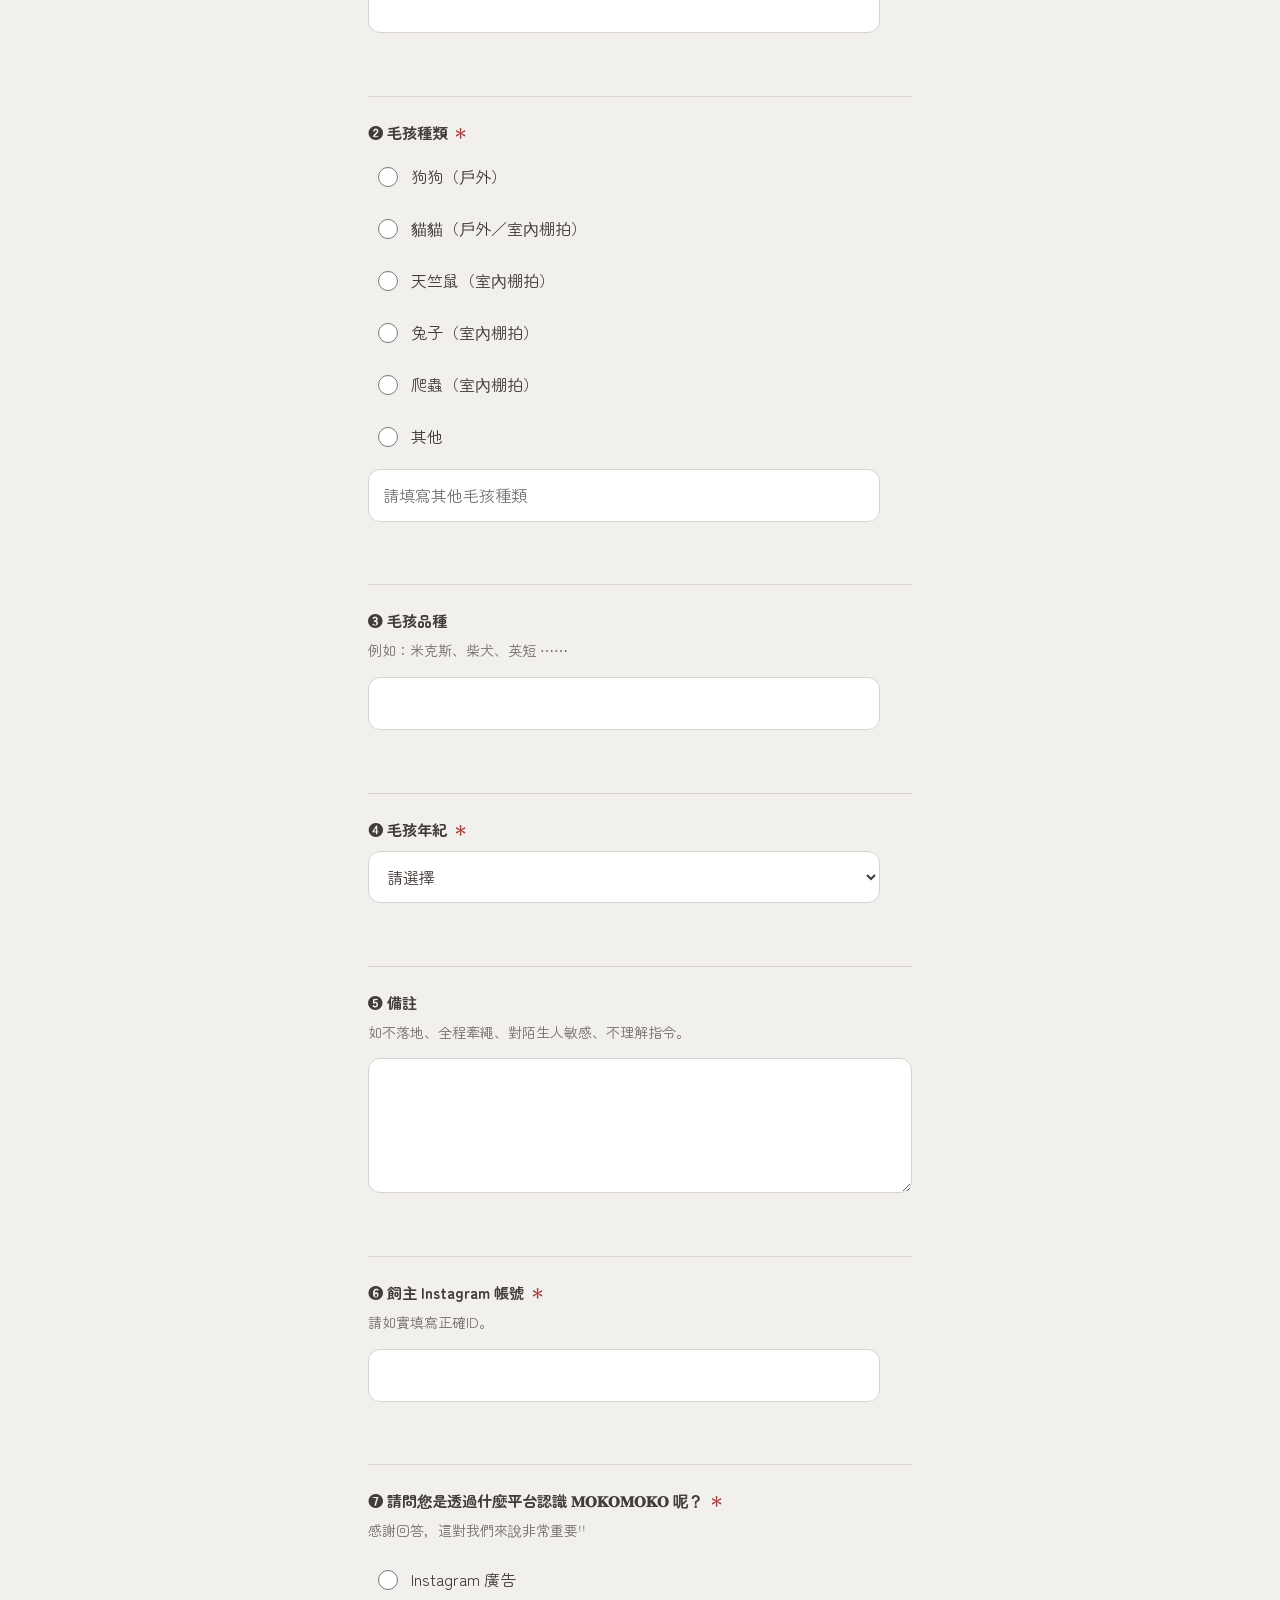
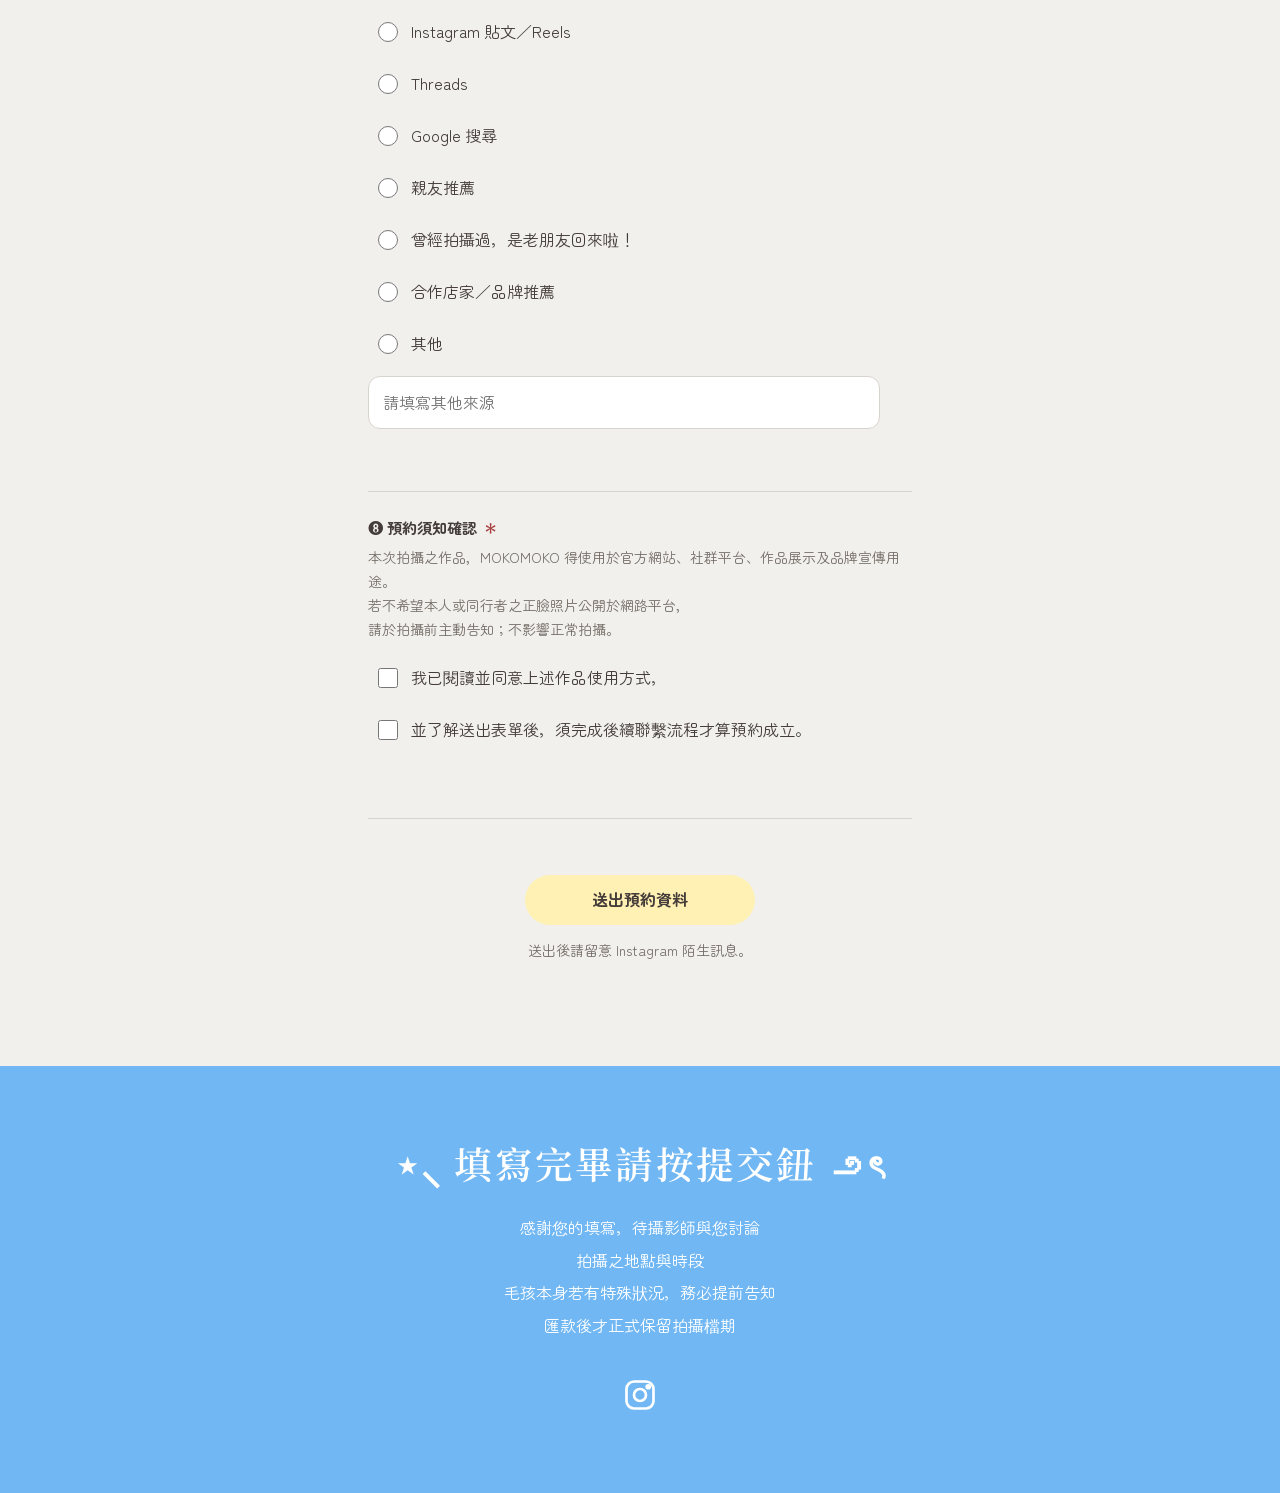
==== commit fd3ca4b6: "Replace section wipe with soft fade-up animation" ====
--- a/index.html
+++ b/index.html
@@ -14,8 +14,8 @@
   <link rel="preconnect" href="https://fonts.googleapis.com">
   <link rel="preconnect" href="https://fonts.gstatic.com" crossorigin>
   <link href="https://fonts.googleapis.com/css2?family=Noto+Serif+TC:wght@500;600&family=Nunito:wght@700&family=Zen+Maru+Gothic:wght@400;500&display=swap" rel="stylesheet">
-  <link rel="stylesheet" href="./styles.css?v=pricing-info-1">
-  <script type="module" src="./app.js?v=pricing-info-1"></script>
+  <link rel="stylesheet" href="./styles.css?v=hero-sticky-fade-1">
+  <script type="module" src="./app.js?v=hero-sticky-fade-1"></script>
 </head>
 <body>
   <div id="site-root">
--- a/styles.css
+++ b/styles.css
@@ -54,6 +54,7 @@
   --selected-border: 2px solid var(--color-blue-deep);
   --shadow-soft: 0 10px 28px rgb(69 59 53 / 6%);
   --header-height: 88px;
+  --announcement-height: 30px;
   --header-inline-space: clamp(1.125rem, 5vw, 1.25rem);
   --header-cream: #fbf7ef;
   --hero-min-height: clamp(680px, 100svh, 860px);
@@ -144,6 +145,23 @@
   text-align: center;
 }
 
+.reveal-item {
+  opacity: 1;
+  transform: none;
+}
+
+#site-root.reveal-enabled .reveal-item {
+  opacity: 0;
+  transform: translateY(8px);
+  transition: opacity 600ms ease-out, transform 600ms ease-out;
+  will-change: opacity, transform;
+}
+
+#site-root.reveal-enabled .reveal-item.is-visible {
+  opacity: 1;
+  transform: translateY(0);
+}
+
 .section {
   padding-block: var(--space-section-mobile);
 }
@@ -216,13 +234,11 @@
 }
 
 .announcement-bar {
-  position: absolute;
-  z-index: 21;
+  position: sticky;
+  z-index: 30;
   top: 0;
-  right: 0;
-  left: 0;
-  display: grid;
-  min-height: 30px;
+  display: grid;
+  min-height: var(--announcement-height);
   padding: 0.35rem var(--page-padding);
   place-items: center;
   background: rgb(248 247 244 / 92%);
@@ -254,7 +270,7 @@
 }
 
 .site-header.has-announcement {
-  top: 30px;
+  top: var(--announcement-height);
 }
 
 .site-header-inner {
@@ -426,9 +442,11 @@
   position: relative;
   min-height: var(--hero-min-height);
   padding: 0;
-  overflow: hidden;
+  overflow: clip;
   isolation: isolate;
   background: var(--color-blue);
+  view-timeline-name: --hero-scroll;
+  view-timeline-axis: block;
 }
 
 .instagram-mark {
@@ -450,6 +468,13 @@
   margin: 0 auto;
 }
 
+.hero-title-layer {
+  position: absolute;
+  z-index: 3;
+  inset: 0;
+  pointer-events: none;
+}
+
 .hero-visual {
   position: absolute;
   z-index: 0;
@@ -461,32 +486,33 @@
 }
 
 .hero h1 {
-  position: absolute;
-  z-index: 3;
-  top: var(--hero-title-top);
-  left: var(--hero-title-left);
-  display: flex;
+  position: sticky;
+  top: max(calc(var(--announcement-height) + var(--space-lg)), var(--hero-title-top));
+  display: block;
   width: min(68vw, 20rem);
-  flex-direction: column;
-  margin: 0;
-  color: var(--color-ink);
-  font-family: var(--font-serif);
-  font-size: var(--hero-title-size);
-  font-weight: 600;
-  letter-spacing: 0.035em;
-  line-height: 1.18;
-  text-align: left;
-  text-wrap: nowrap;
-}
-
-.hero h1 span:last-child {
-  margin-left: 0.55em;
-}
-
-.hero-title-image,
-.hero-tagline,
-.hero-gallery-cta {
+  margin: 0 0 0 var(--hero-title-left);
+  animation: hero-title-fade linear both;
+  animation-timeline: --hero-scroll;
+  animation-range: exit 12% exit 68%;
+}
+
+.hero h1 span {
   display: none;
+}
+
+.hero-tagline {
+  display: none;
+}
+
+.hero-title-image {
+  display: block;
+  width: 100%;
+  height: auto;
+}
+
+@keyframes hero-title-fade {
+  from { opacity: 1; }
+  to { opacity: 0; }
 }
 
 .image-placeholder {
@@ -533,20 +559,8 @@
 
   .hero h1 {
     top: clamp(8.25rem, 35vw, 9.4rem);
-    left: 50%;
-    display: block;
     width: 56%;
-    transform: translateX(-50%);
-  }
-
-  .hero h1 span {
-    display: none;
-  }
-
-  .hero-title-image {
-    display: block;
-    width: 100%;
-    height: auto;
+    margin-inline: auto;
   }
 
   .hero-tagline {
@@ -558,30 +572,31 @@
     width: min(62%, 15rem);
     margin: 0;
     transform: translateX(-50%);
-    color: var(--color-ink);
+    color: #fff;
     font-size: clamp(0.72rem, 3vw, 0.82rem);
     line-height: 1.65;
     text-align: center;
-  }
-
-  .hero-gallery-cta {
+    word-spacing: 0.55em;
+  }
+}
+
+@media (prefers-reduced-motion: reduce) {
+  #site-root.reveal-enabled .reveal-item {
+    opacity: 1;
+    transform: none;
+    transition: none;
+  }
+
+  .hero h1 {
     position: absolute;
-    z-index: 3;
-    top: clamp(18.4rem, 77vw, 20rem);
-    left: 50%;
-    display: inline-flex;
-    min-height: 44px;
-    gap: var(--space-sm);
-    align-items: center;
-    padding: 0.65rem 1.1rem;
-    border: 1px solid currentColor;
-    border-radius: 999px;
-    background: rgb(248 247 244 / 88%);
-    color: var(--color-ink);
-    font-size: 0.78rem;
-    text-decoration: none;
-    transform: translateX(-50%);
-    white-space: nowrap;
+    animation: none;
+  }
+
+  @media (max-width: 767px) {
+    .hero h1 {
+      right: 0;
+      left: 0;
+    }
   }
 }
 
@@ -809,6 +824,10 @@
   line-height: 1.65;
 }
 
+.pricing-plan-step .step-heading {
+  margin-bottom: calc(var(--space-sm) * 2);
+}
+
 .plan-group + .plan-group {
   margin-top: var(--space-lg);
 }
@@ -832,6 +851,15 @@
 
 .plan-group-meta p {
   margin-bottom: 0;
+}
+
+.limited-plan-group .plan-group-title {
+  margin-bottom: var(--space-md);
+  color: var(--color-error);
+}
+
+.limited-plan-group .plan-group-meta {
+  margin-top: 0;
 }
 
 [data-edit-path="photographyTypes.items.0.details.1"] {
@@ -866,6 +894,7 @@
 .plan-selector {
   position: relative;
   display: flex;
+  align-items: center;
   min-width: 0;
   min-height: 0;
   height: 100%;
@@ -927,20 +956,28 @@
 
 .plan-card-top {
   display: grid;
+  width: 100%;
   gap: var(--space-xs);
   justify-items: center;
   justify-content: center;
+  text-align: center;
 }
 
 .plan-name {
+  width: 100%;
   min-width: 0;
   font-family: var(--font-serif);
   font-size: var(--text-card-title);
   font-weight: 600;
+  text-align: center;
 }
 
 .plan-badge {
+  display: block;
   flex: 0 0 auto;
+  width: fit-content;
+  max-width: 100%;
+  margin-inline: auto;
   padding: 0.2rem 0.55rem;
   border-radius: 999px;
   background: var(--color-yellow);
@@ -949,6 +986,7 @@
 }
 
 .plan-price {
+  width: 100%;
   max-width: 100%;
   font-family: var(--font-number);
   font-size: var(--text-price);
@@ -956,6 +994,7 @@
   font-variant-numeric: tabular-nums;
   letter-spacing: var(--number-letter-spacing);
   line-height: var(--number-line-height);
+  text-align: center;
   white-space: nowrap;
 }
 
@@ -971,12 +1010,28 @@
 
 .plan-features {
   display: grid;
+  width: fit-content;
+  max-width: 100%;
   gap: 0.35rem;
   margin-top: var(--space-xs);
+  margin-inline: auto;
   padding-top: var(--space-md);
   border-top: 1px solid #ebe8e5;
   font-size: var(--text-small);
-  text-align: center;
+  justify-items: start;
+  text-align: left;
+}
+
+.plan-features > span {
+  display: grid;
+  grid-template-columns: auto minmax(0, 1fr);
+  gap: 0.3rem;
+  width: 100%;
+  text-align: left;
+}
+
+.plan-features > .plan-studio-included {
+  grid-template-columns: minmax(0, 1fr);
 }
 
 .plan-features i {
@@ -1351,6 +1406,11 @@
   text-align: left;
 }
 
+#faq-answer-0 ul {
+  padding-left: 0;
+  list-style: none;
+}
+
 .booking-section {
   background: var(--color-surface);
   padding-bottom: var(--space-md);
@@ -1365,32 +1425,28 @@
 }
 
 .booking-notes::before {
-  position: absolute;
-  top: 12px;
-  bottom: 12px;
-  left: 20px;
+  content: none;
+}
+
+.booking-notes li {
+  position: relative;
+  display: grid;
+  grid-template-columns: minmax(0, 1fr);
+  justify-items: center;
+  margin: 0;
+  text-align: center;
+}
+
+.booking-notes li > span {
+  display: none;
+}
+
+.booking-notes li:not(:last-child)::after {
   width: 1px;
+  height: 28px;
+  margin-block: var(--space-xs);
   background: var(--color-border);
   content: "";
-}
-
-.booking-notes li {
-  position: relative;
-  display: grid;
-  grid-template-columns: 40px minmax(0, 1fr);
-  gap: var(--space-sm);
-  margin-bottom: var(--space-md);
-}
-
-.booking-notes li > span {
-  z-index: 1;
-  display: grid;
-  width: 40px;
-  height: 40px;
-  place-items: center;
-  border-radius: 50%;
-  background: #fff;
-  color: var(--color-blue-deep);
 }
 
 .booking-notes p {
@@ -1430,7 +1486,7 @@
 }
 
 .booking-eyebrow {
-  margin-bottom: var(--space-md);
+  margin-bottom: var(--space-xs);
   color: var(--color-blue-deep);
   font-size: var(--text-label);
   letter-spacing: 0.16em;
@@ -1759,6 +1815,7 @@
 @media (min-width: 1280px) {
   :root {
     --header-height: 116px;
+    --announcement-height: 34px;
     --header-inline-space: clamp(3rem, 4.1vw, 4rem);
     --hero-min-height: clamp(780px, 100svh, 960px);
   }
@@ -1769,12 +1826,7 @@
   }
 
   .announcement-bar {
-    min-height: 34px;
     font-size: 0.78rem;
-  }
-
-  .site-header.has-announcement {
-    top: 34px;
   }
 
   .header-wordmark > span {
@@ -2113,6 +2165,16 @@
     line-height: 1.65;
   }
 
+  .booking-section .section-description,
+  .booking-notes p,
+  .booking-prompt,
+  .booking-form-section .section-description,
+  .booking-hint,
+  .booking-submit-note {
+    font-size: var(--text-label);
+    line-height: 1.65;
+  }
+
   .booking-notes {
     margin-block: var(--space-lg) var(--space-xl);
   }
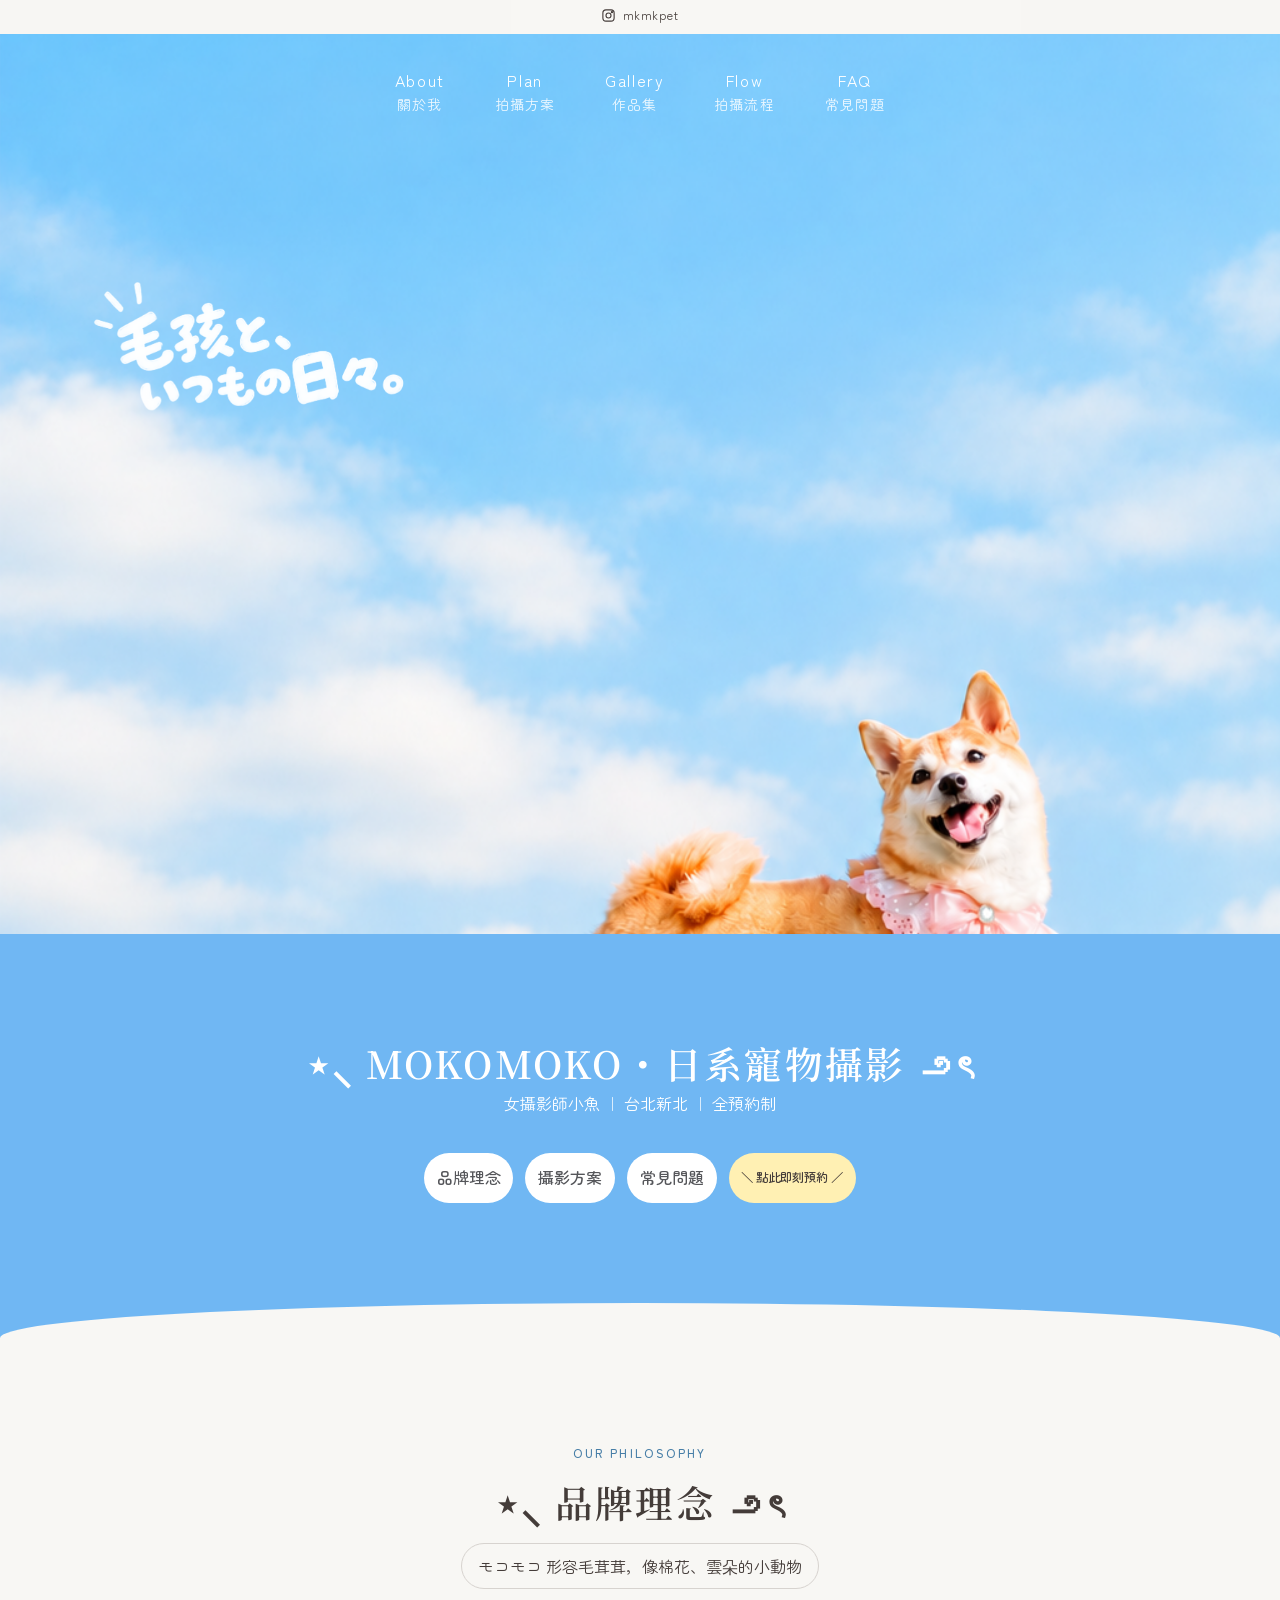
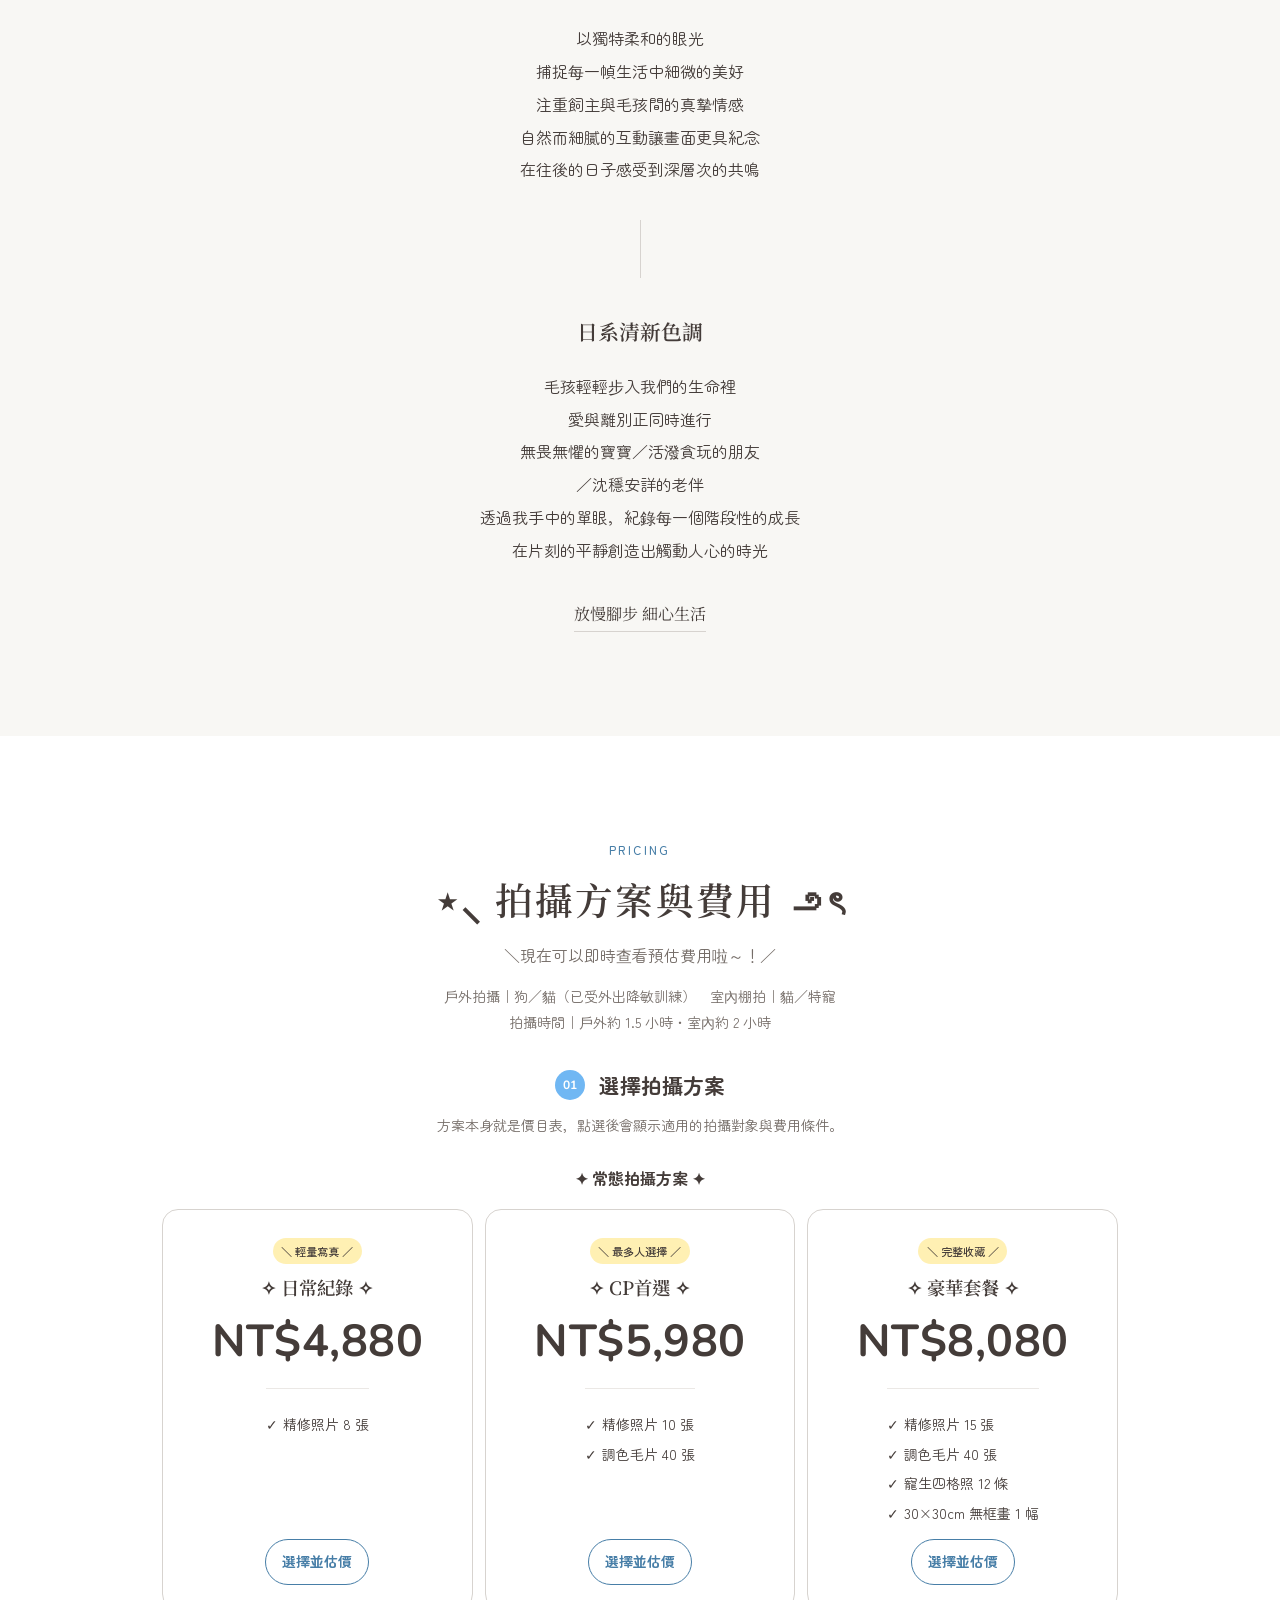
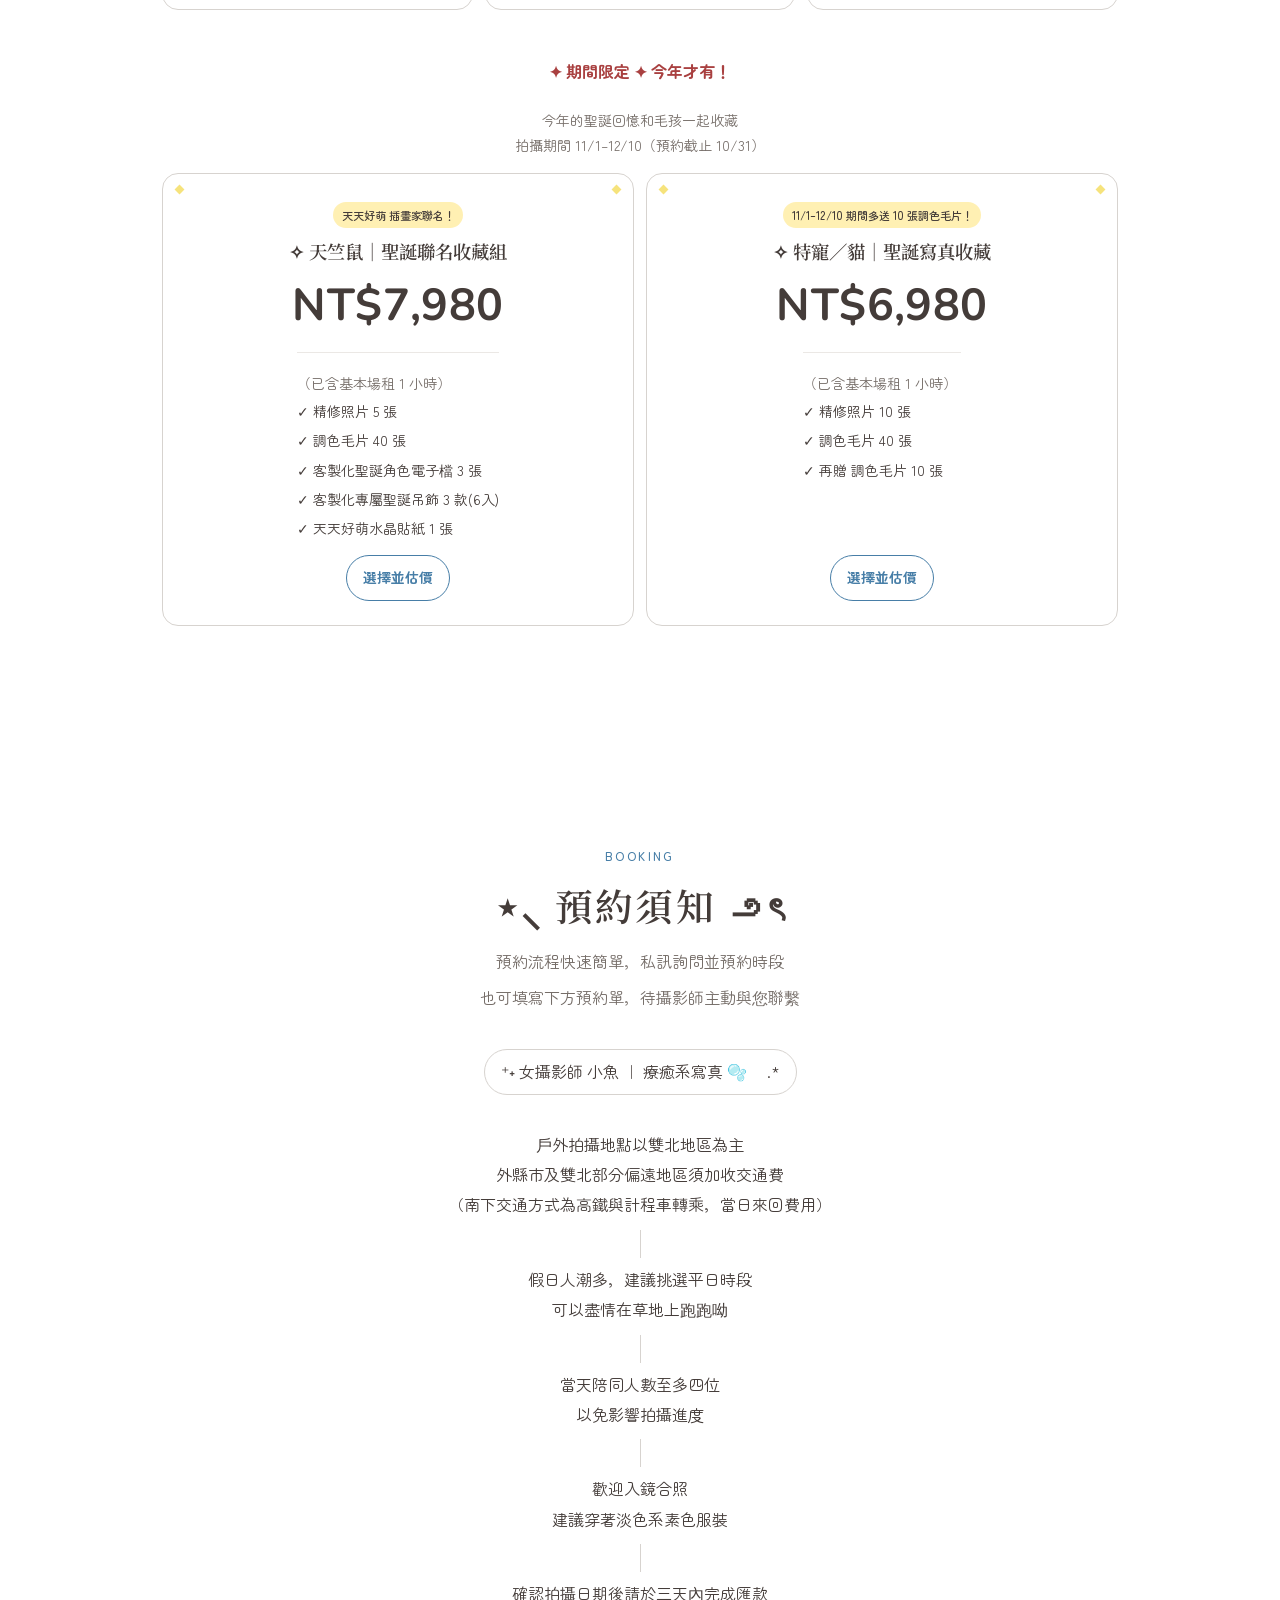
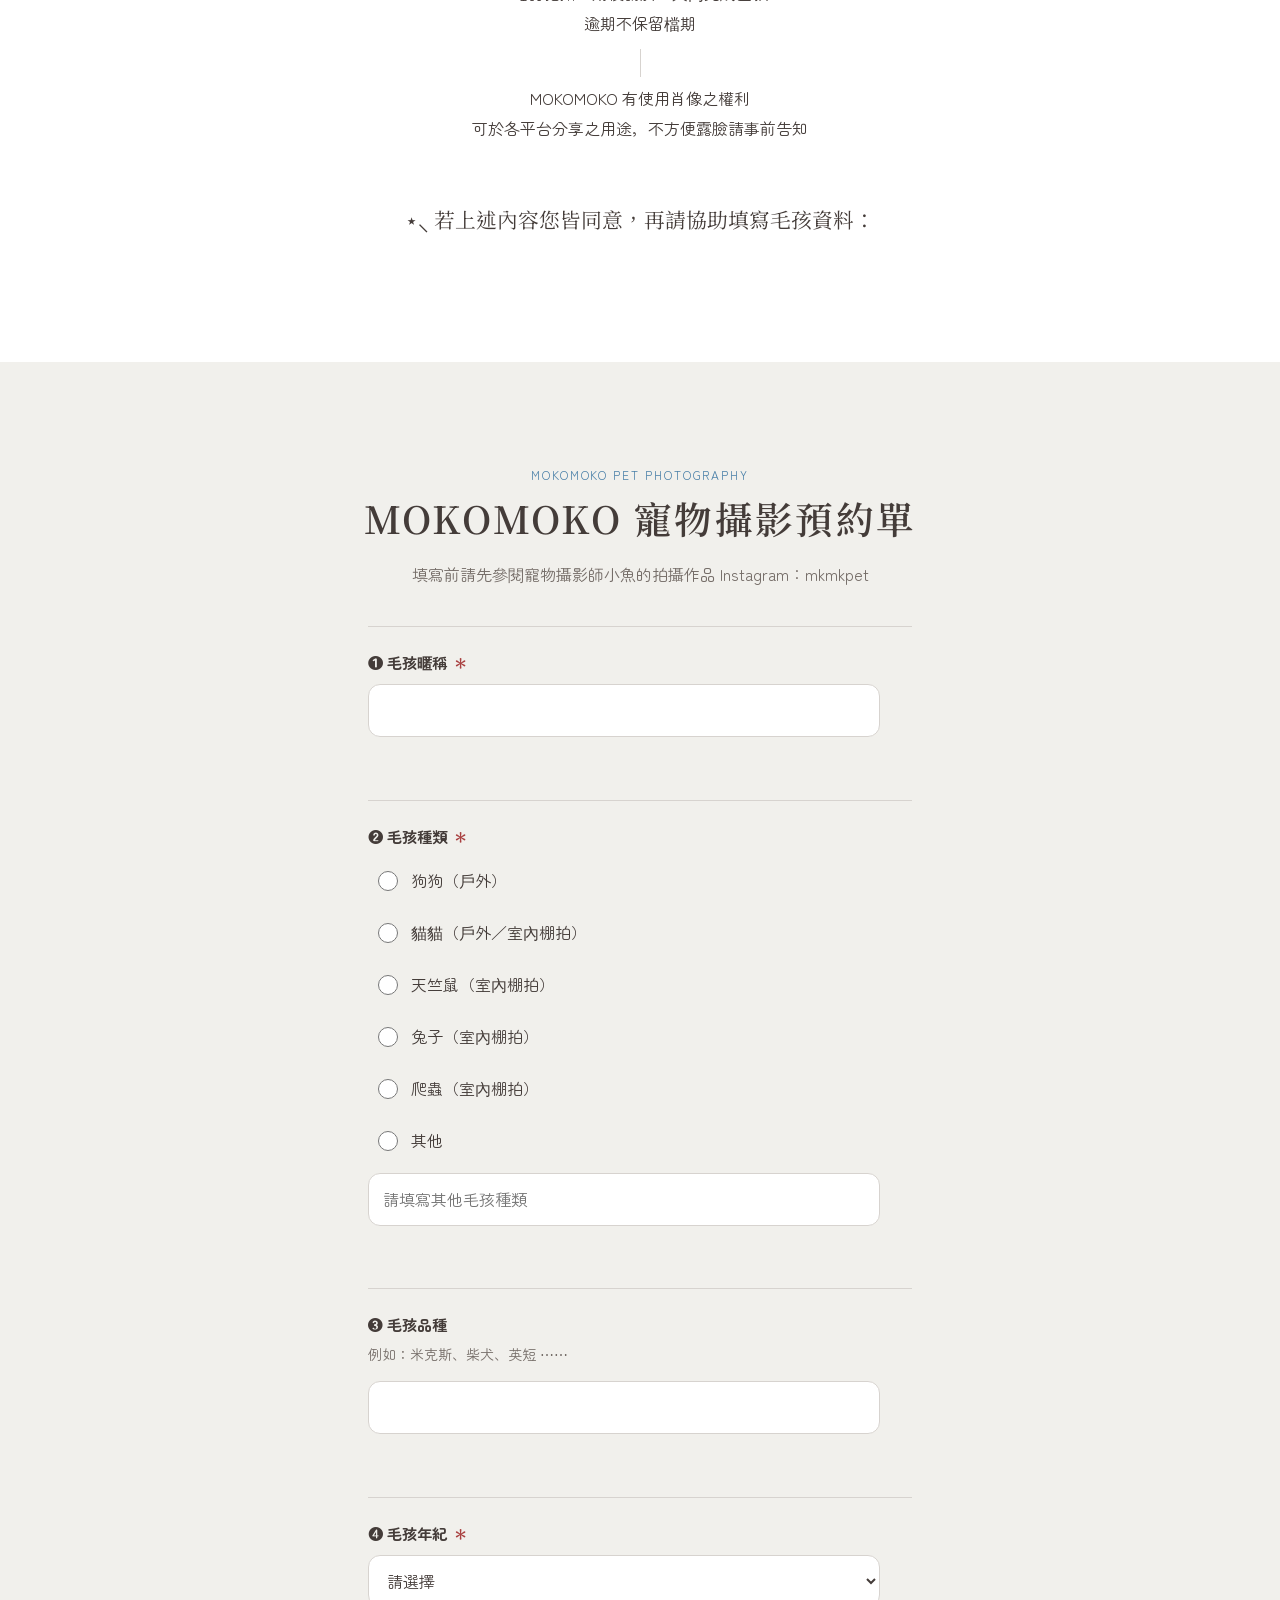
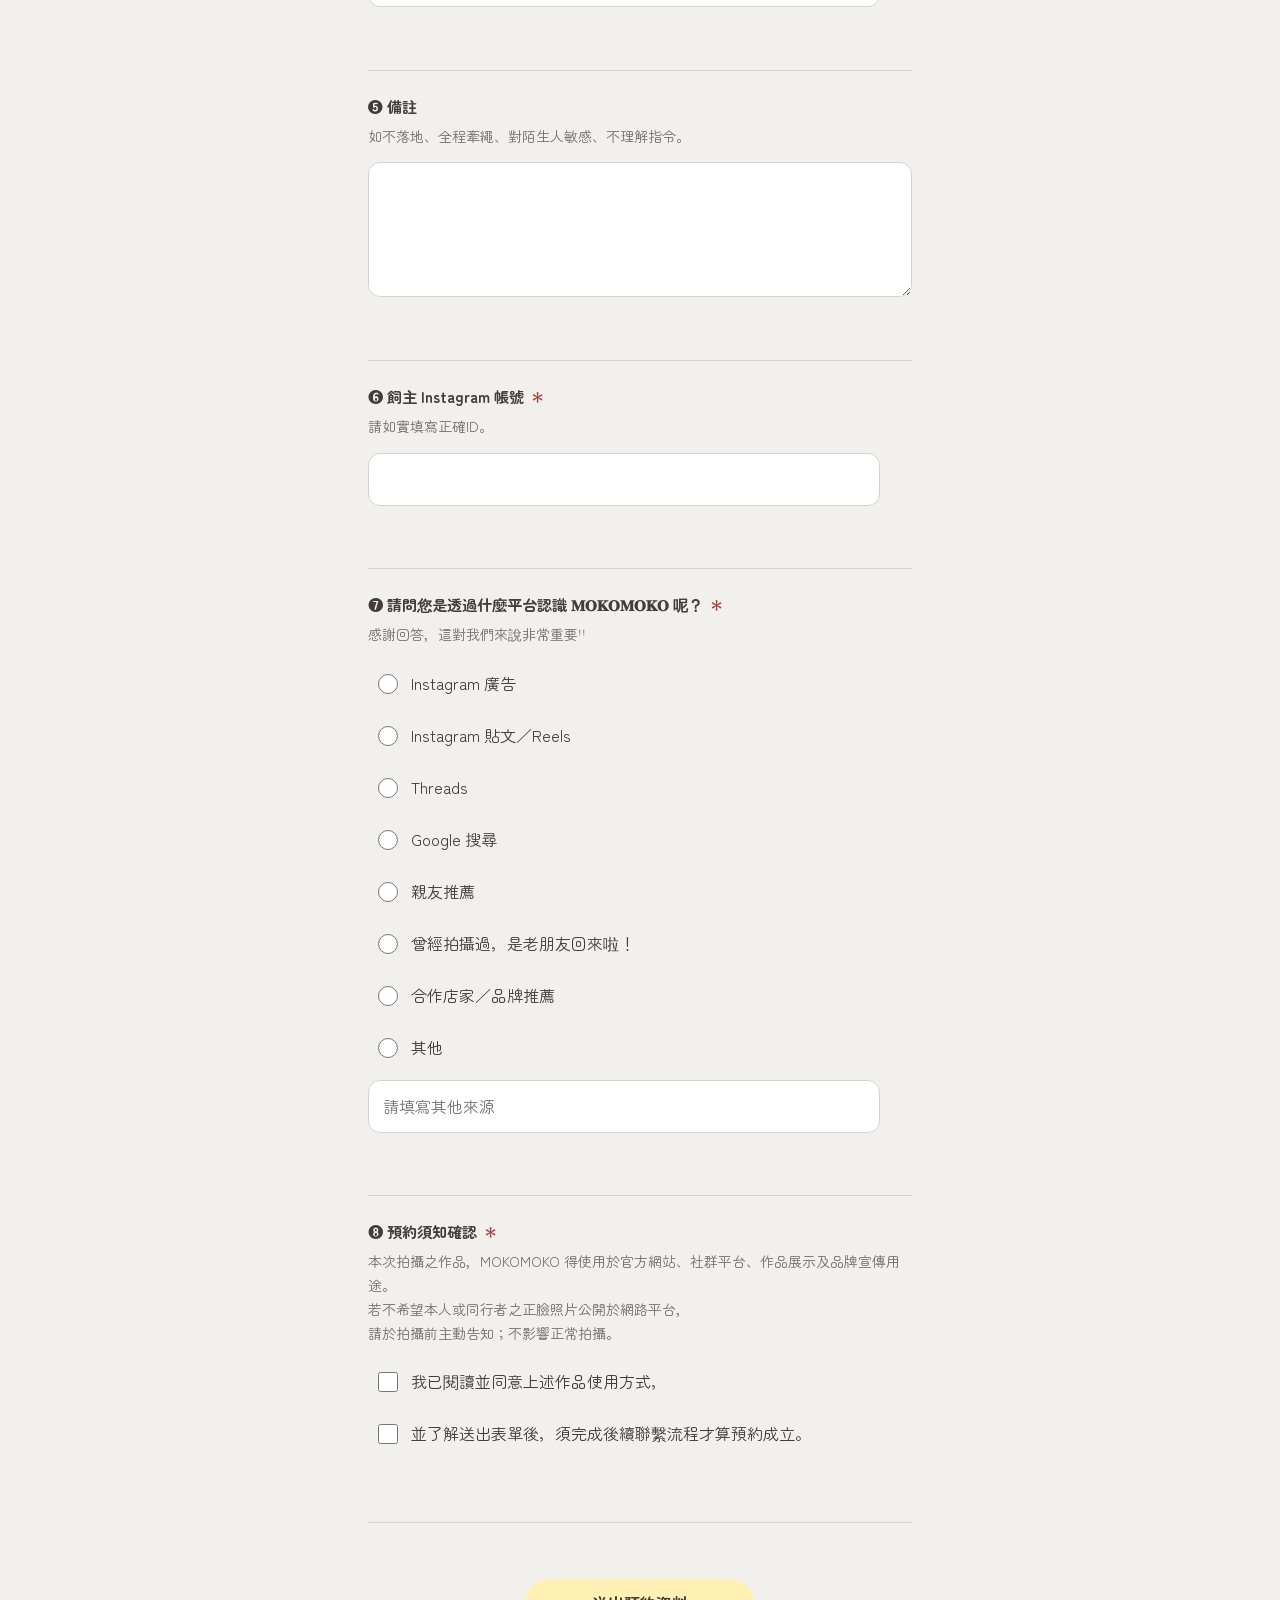
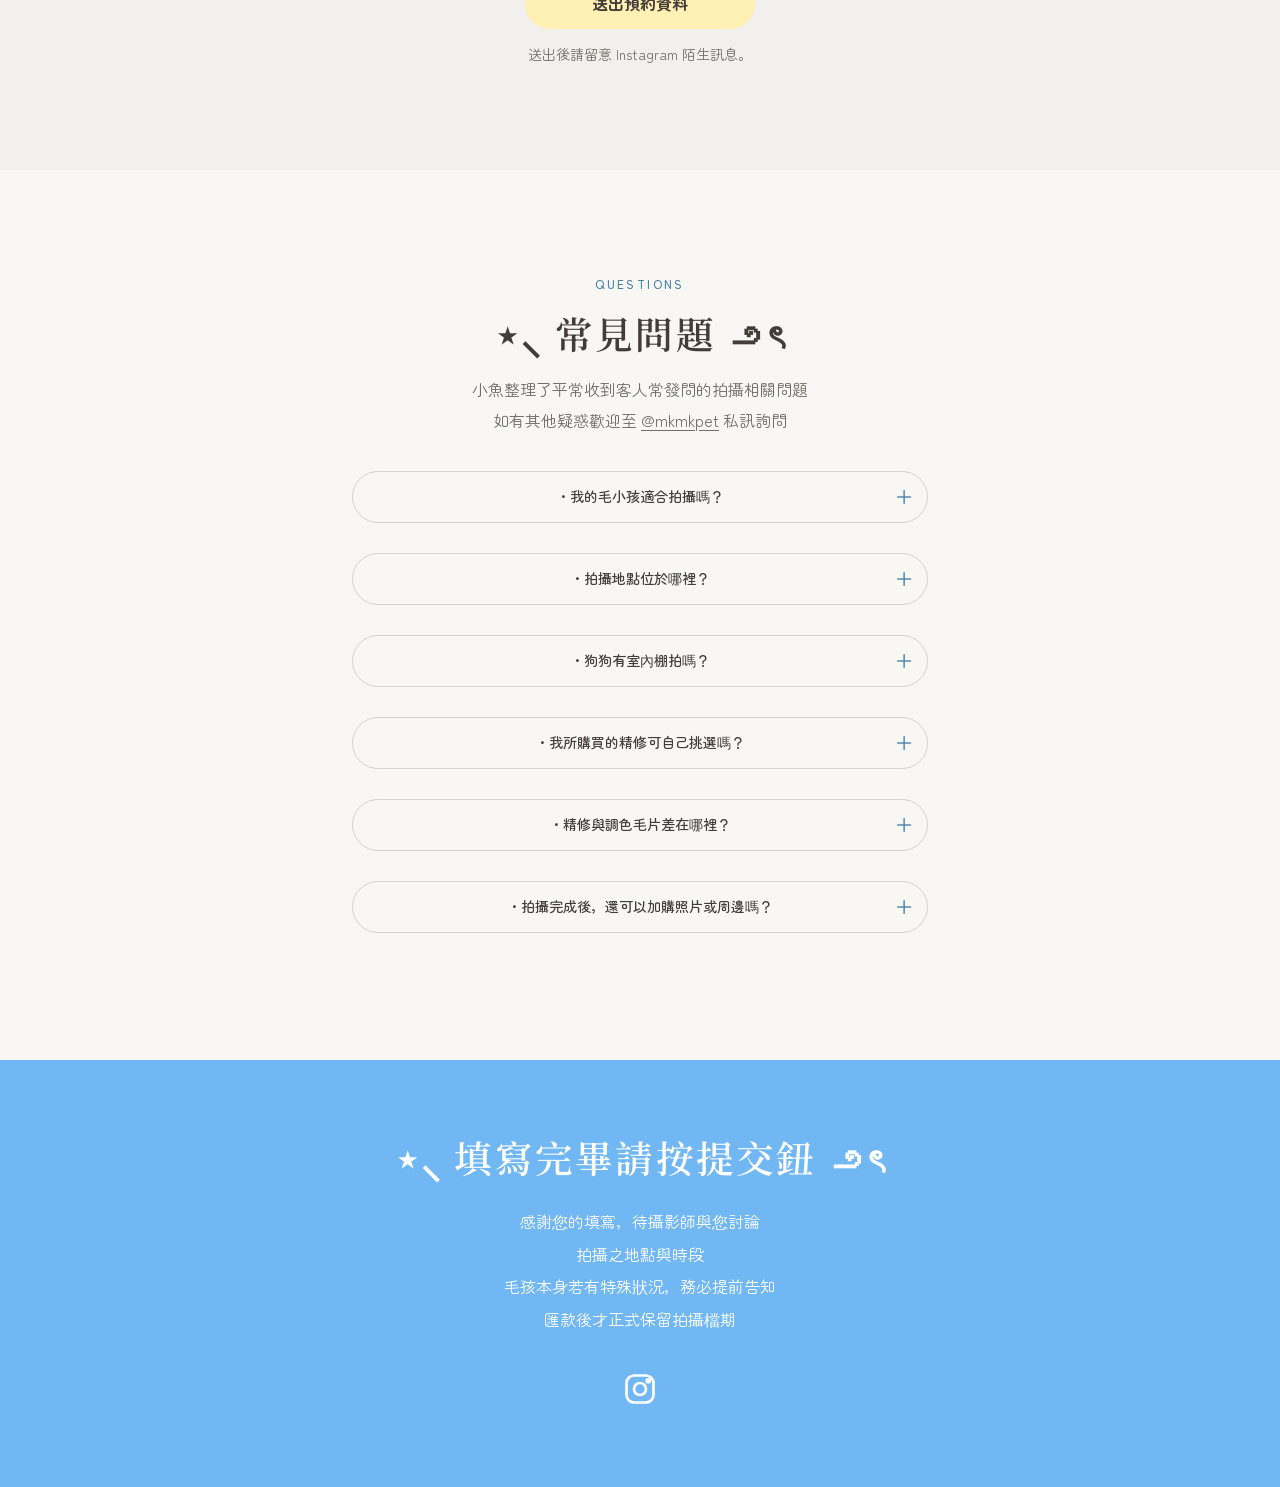
==== commit 9fe16e14: "Refine mobile hero and booking details" ====
--- a/index.html
+++ b/index.html
@@ -14,8 +14,8 @@
   <link rel="preconnect" href="https://fonts.googleapis.com">
   <link rel="preconnect" href="https://fonts.gstatic.com" crossorigin>
   <link href="https://fonts.googleapis.com/css2?family=Noto+Serif+TC:wght@500;600&family=Nunito:wght@700&family=Zen+Maru+Gothic:wght@400;500&display=swap" rel="stylesheet">
-  <link rel="stylesheet" href="./styles.css?v=hero-sticky-fade-1">
-  <script type="module" src="./app.js?v=hero-sticky-fade-1"></script>
+  <link rel="stylesheet" href="./styles.css?v=hero-carousel-flow-1">
+  <script type="module" src="./app.js?v=hero-carousel-flow-1"></script>
 </head>
 <body>
   <div id="site-root">
--- a/styles.css
+++ b/styles.css
@@ -152,8 +152,8 @@
 
 #site-root.reveal-enabled .reveal-item {
   opacity: 0;
-  transform: translateY(8px);
-  transition: opacity 600ms ease-out, transform 600ms ease-out;
+  transform: translateY(18px);
+  transition: opacity 800ms cubic-bezier(0.22, 1, 0.36, 1), transform 800ms cubic-bezier(0.22, 1, 0.36, 1);
   will-change: opacity, transform;
 }
 
@@ -485,6 +485,12 @@
   overflow: hidden;
 }
 
+.hero-background {
+  inset: -30px 0;
+  transform: translate3d(0, var(--hero-parallax-y, 0), 0);
+  will-change: transform;
+}
+
 .hero h1 {
   position: sticky;
   top: max(calc(var(--announcement-height) + var(--space-lg)), var(--hero-title-top));
@@ -542,7 +548,13 @@
 @media (max-width: 767px) {
   .hero {
     min-height: 0;
-    aspect-ratio: 2 / 3;
+    aspect-ratio: 1024 / 1927;
+  }
+
+  .hero-background {
+    inset: 0;
+    transform: none;
+    will-change: auto;
   }
 
   .hero-inner {
@@ -576,6 +588,7 @@
     font-size: clamp(0.72rem, 3vw, 0.82rem);
     line-height: 1.65;
     text-align: center;
+    white-space: pre-line;
     word-spacing: 0.55em;
   }
 }
@@ -590,6 +603,11 @@
   .hero h1 {
     position: absolute;
     animation: none;
+  }
+
+  .hero-background {
+    transform: none;
+    will-change: auto;
   }
 
   @media (max-width: 767px) {
@@ -651,6 +669,7 @@
 
 .jump-nav .primary {
   flex-basis: auto;
+  font-size: 0.78rem;
 }
 
 .jump-nav a {
@@ -755,6 +774,10 @@
   gap: 0;
   max-width: var(--container-default);
   margin-inline: auto;
+}
+
+.calculator-module {
+  margin-top: var(--space-lg);
 }
 
 .pricing-step {
@@ -889,6 +912,43 @@
 
 .plan-card-track::-webkit-scrollbar {
   display: none;
+}
+
+.plan-pagination {
+  display: flex;
+  min-height: 22px;
+  gap: 0;
+  align-items: center;
+  justify-content: center;
+  margin-top: var(--space-xs);
+}
+
+.plan-pagination button {
+  position: relative;
+  width: 20px;
+  height: 24px;
+  padding: 0;
+  border: 0;
+  background: transparent;
+  cursor: pointer;
+}
+
+.plan-pagination button::before {
+  position: absolute;
+  top: 50%;
+  left: 50%;
+  width: 7px;
+  height: 7px;
+  border-radius: 50%;
+  background: var(--color-border);
+  content: "";
+  transform: translate(-50%, -50%);
+  transition: background-color 180ms ease, transform 180ms ease;
+}
+
+.plan-pagination button.is-active::before {
+  background: var(--color-blue-deep);
+  transform: translate(-50%, -50%) scale(1.2);
 }
 
 .plan-selector {
@@ -914,6 +974,28 @@
   transition: border-color 160ms ease, background-color 160ms ease, box-shadow 160ms ease;
 }
 
+.limited-plan-group .plan-selector::before,
+.limited-plan-group .plan-selector::after {
+  position: absolute;
+  width: 7px;
+  height: 7px;
+  background: var(--color-yellow-strong);
+  content: "";
+  opacity: 0.72;
+  pointer-events: none;
+  transform: rotate(45deg);
+}
+
+.limited-plan-group .plan-selector::before {
+  top: 0.75rem;
+  left: 0.8rem;
+}
+
+.limited-plan-group .plan-selector::after {
+  top: 0.75rem;
+  right: 0.8rem;
+}
+
 .plan-selector.has-plan-pet {
   padding-top: calc(var(--space-md) + var(--space-sm));
 }
@@ -998,6 +1080,16 @@
   white-space: nowrap;
 }
 
+.plan-studio-included {
+  display: block;
+  width: 100%;
+  margin-top: calc(var(--space-xs) * -0.5);
+  color: var(--color-muted);
+  font-size: var(--text-small);
+  line-height: 1.5;
+  text-align: center;
+}
+
 .step-number,
 .session-index,
 .counter-control > span {
@@ -1028,10 +1120,6 @@
   gap: 0.3rem;
   width: 100%;
   text-align: left;
-}
-
-.plan-features > .plan-studio-included {
-  grid-template-columns: minmax(0, 1fr);
 }
 
 .plan-features i {
@@ -1206,8 +1294,24 @@
   cursor: pointer;
 }
 
-.pricing-rules summary::marker {
+.pricing-rules summary::marker,
+.pricing-rules summary::-webkit-details-marker {
+  display: none;
+  content: "";
+}
+
+.pricing-rules-icon {
+  display: inline-block;
+  margin-right: var(--space-xs);
   color: var(--color-blue-deep);
+  font-size: 1.2em;
+  line-height: 1;
+  transform: rotate(0deg);
+  transition: transform 180ms ease;
+}
+
+.pricing-rules[open] .pricing-rules-icon {
+  transform: rotate(90deg);
 }
 
 .pricing-rules ul {
@@ -1784,6 +1888,10 @@
     overflow: visible;
     scroll-padding-inline: 0;
     scroll-snap-type: none;
+  }
+
+  .plan-pagination {
+    display: none;
   }
 
   .plan-selector {
@@ -2175,6 +2283,10 @@
     line-height: 1.65;
   }
 
+  .booking-notes p {
+    font-size: calc(var(--text-label) + 1px);
+  }
+
   .booking-notes {
     margin-block: var(--space-lg) var(--space-xl);
   }
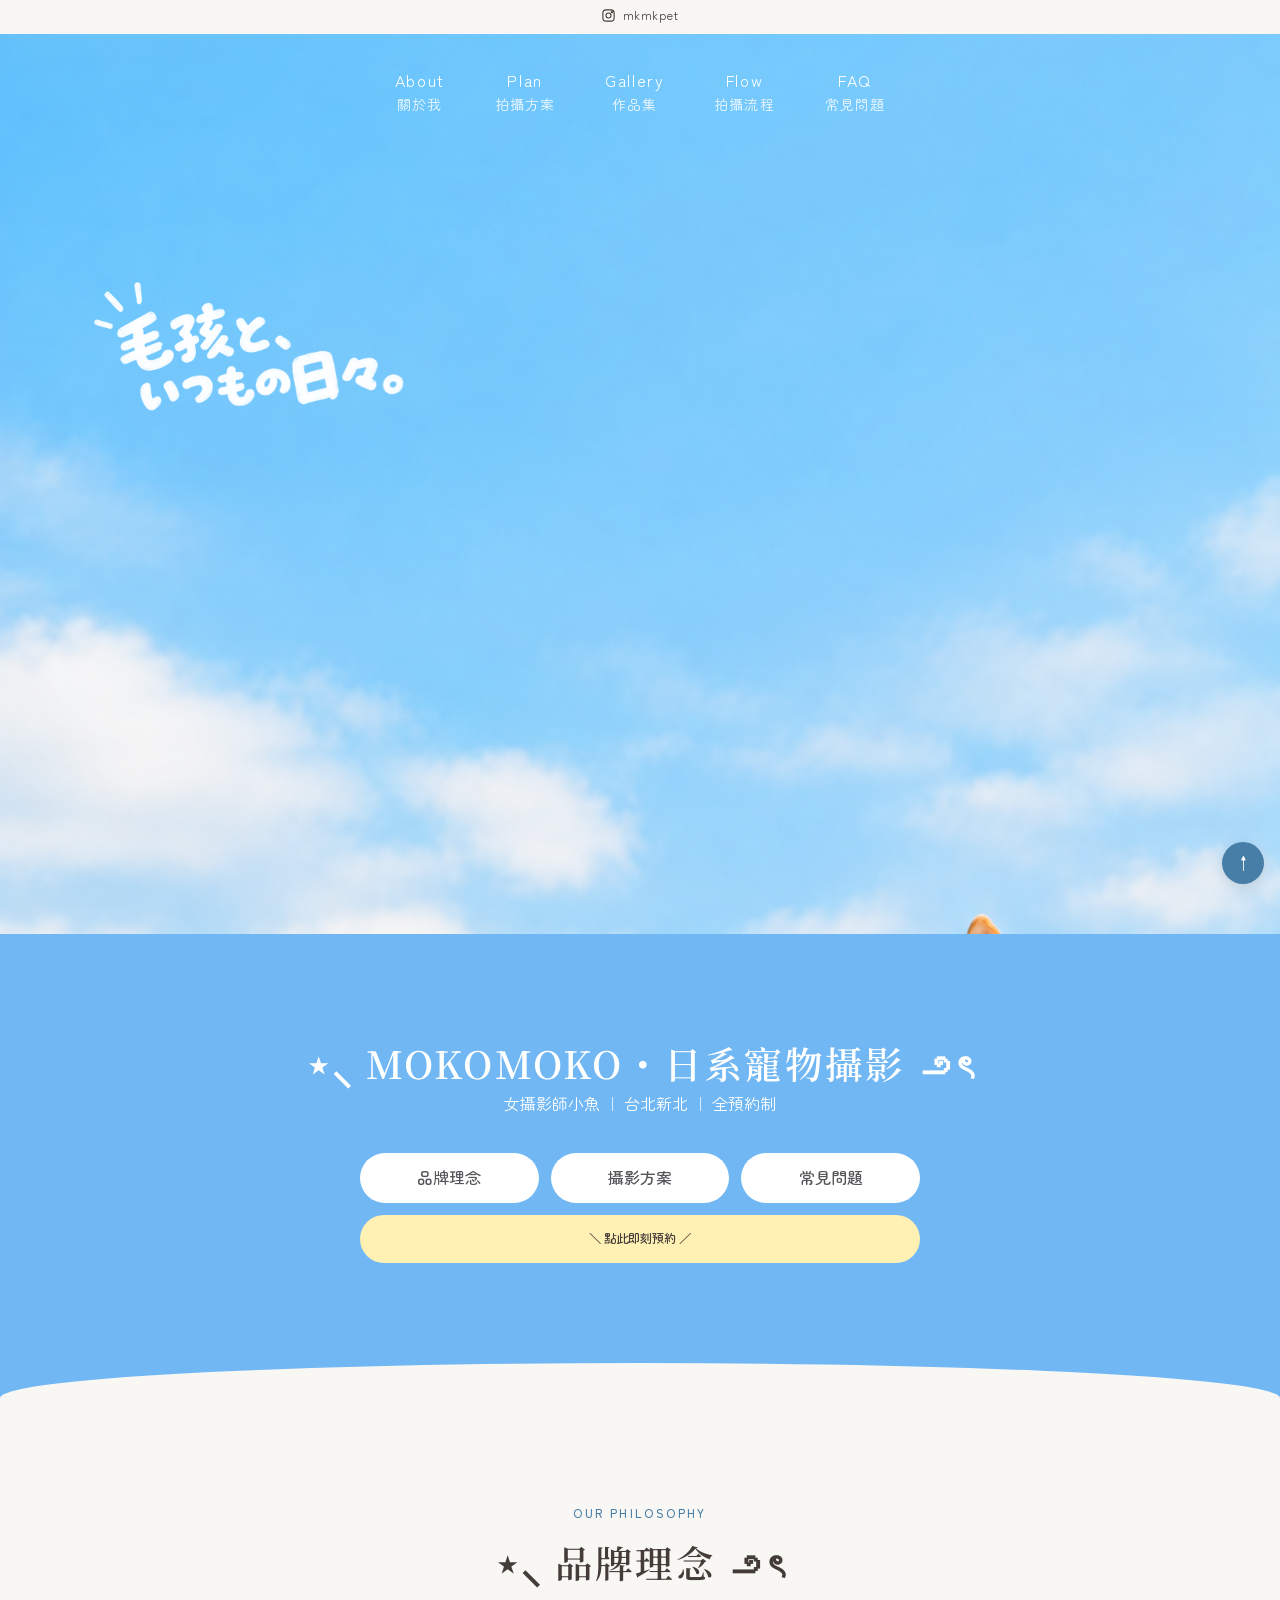
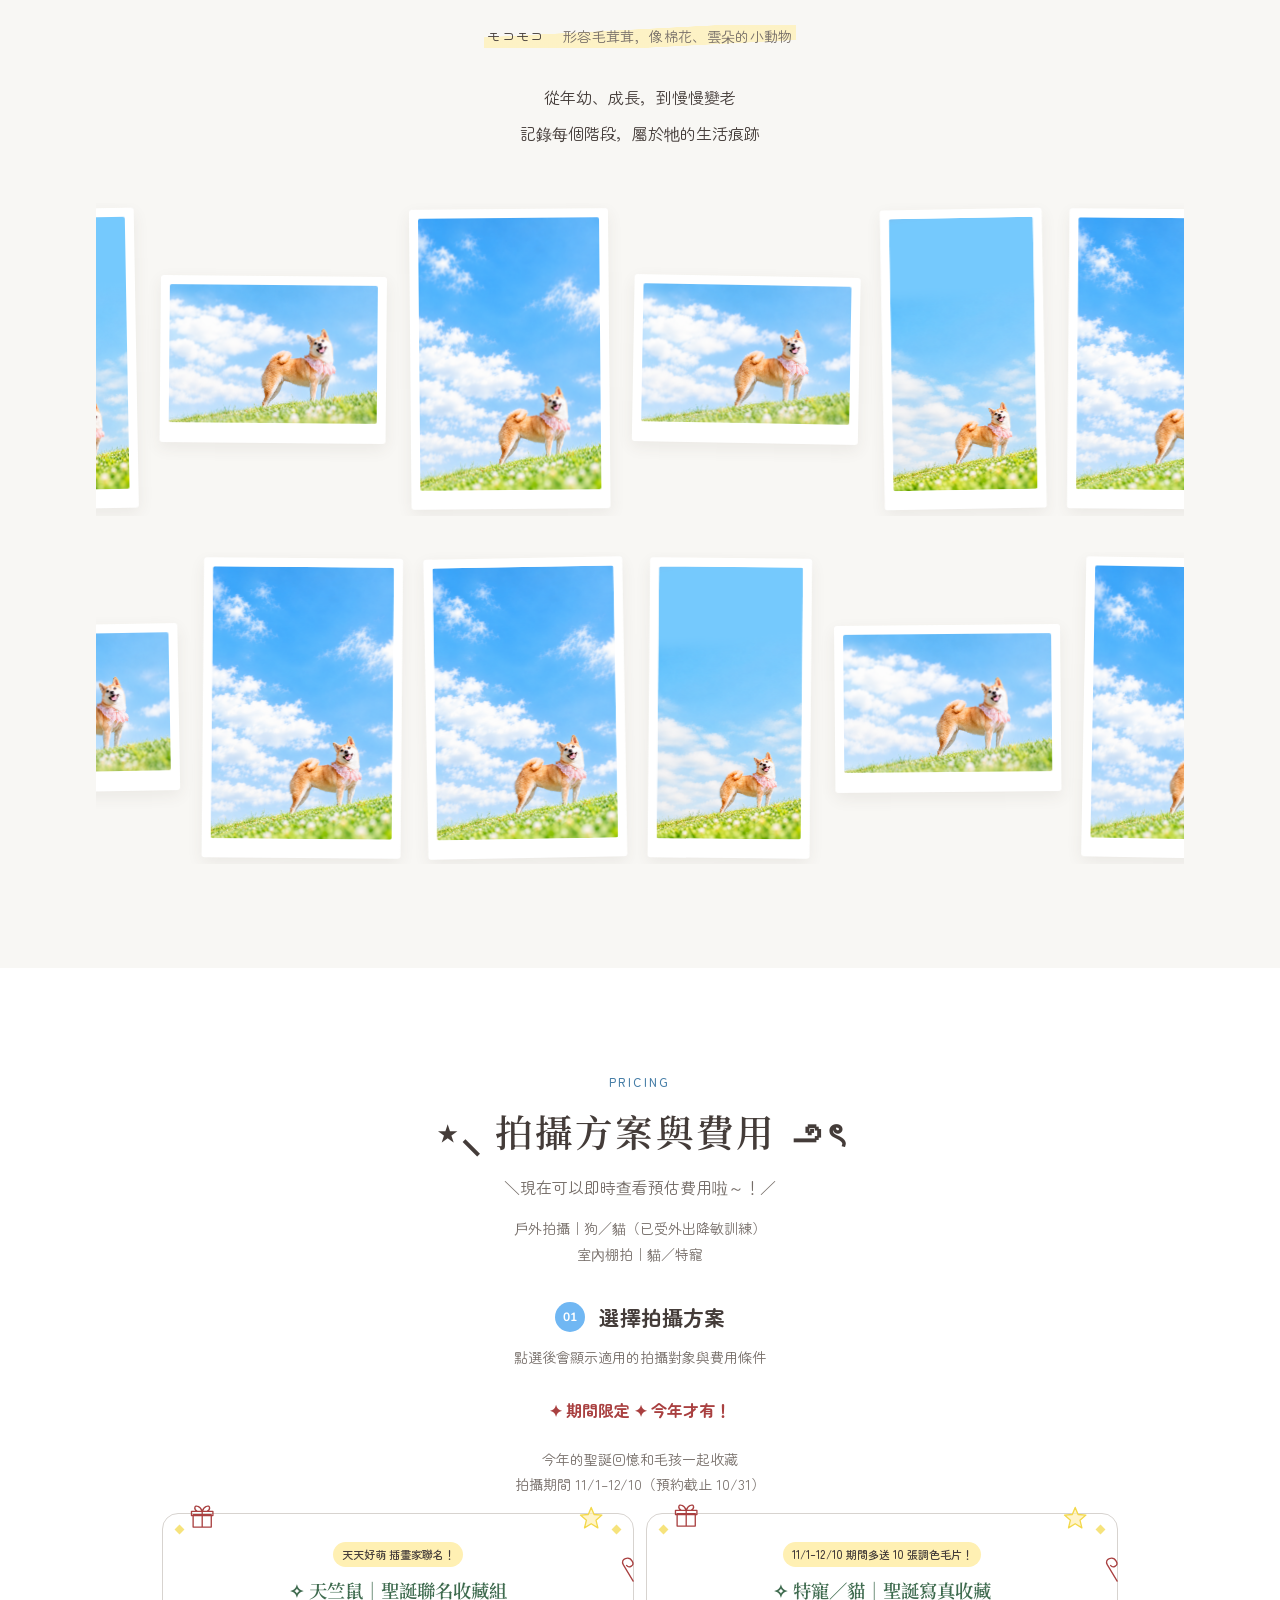
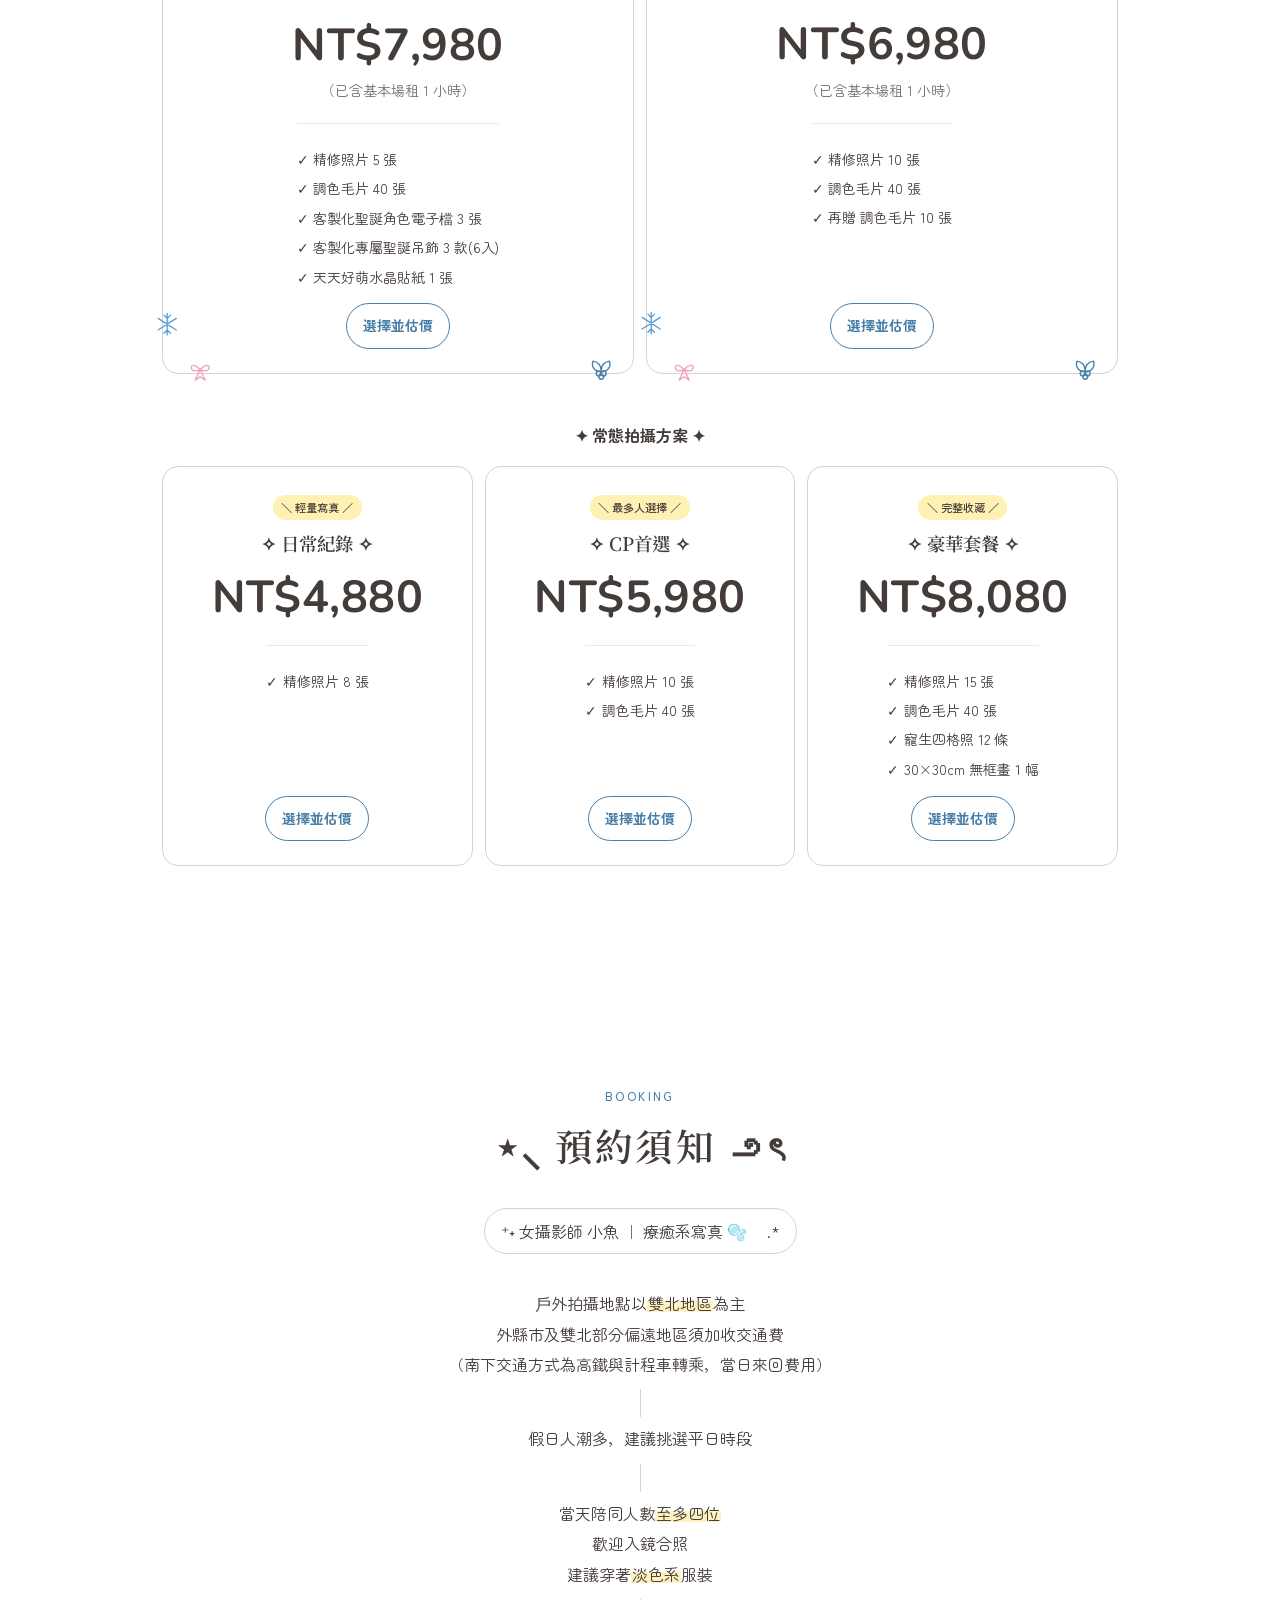
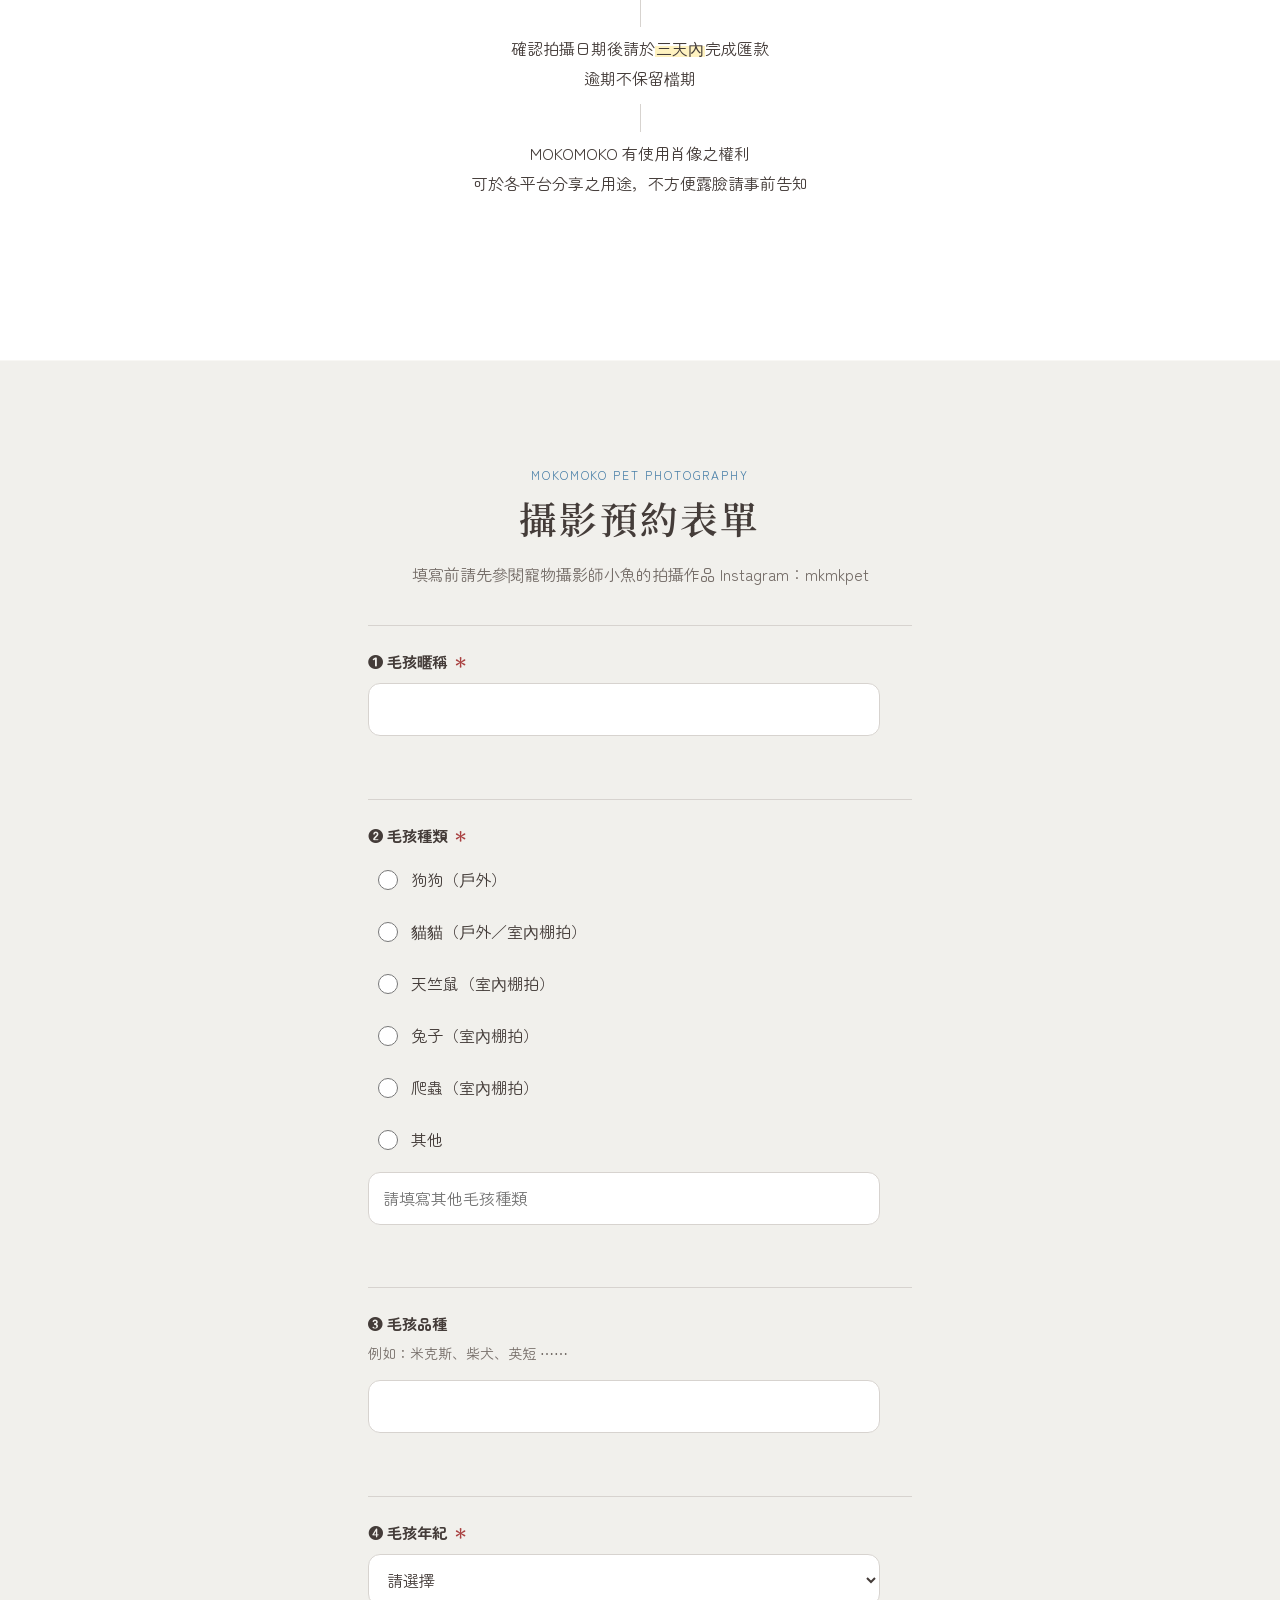
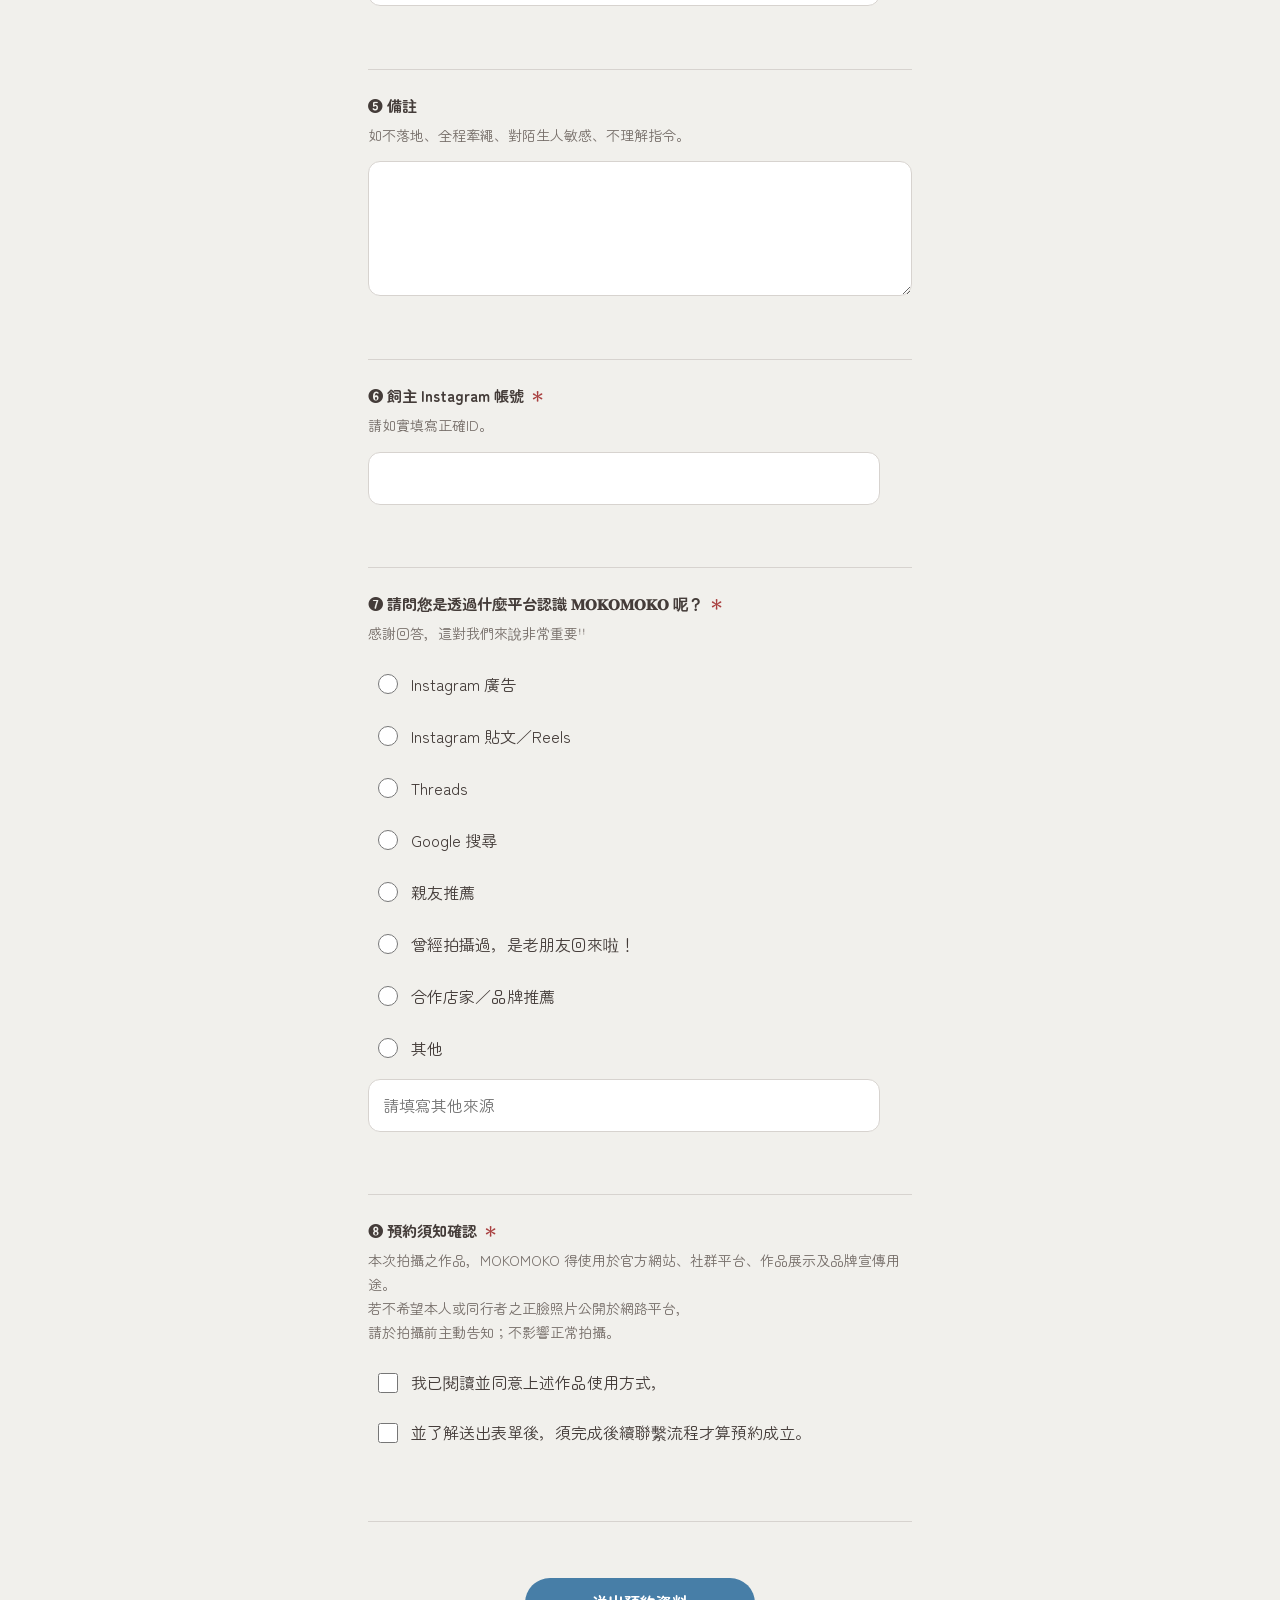
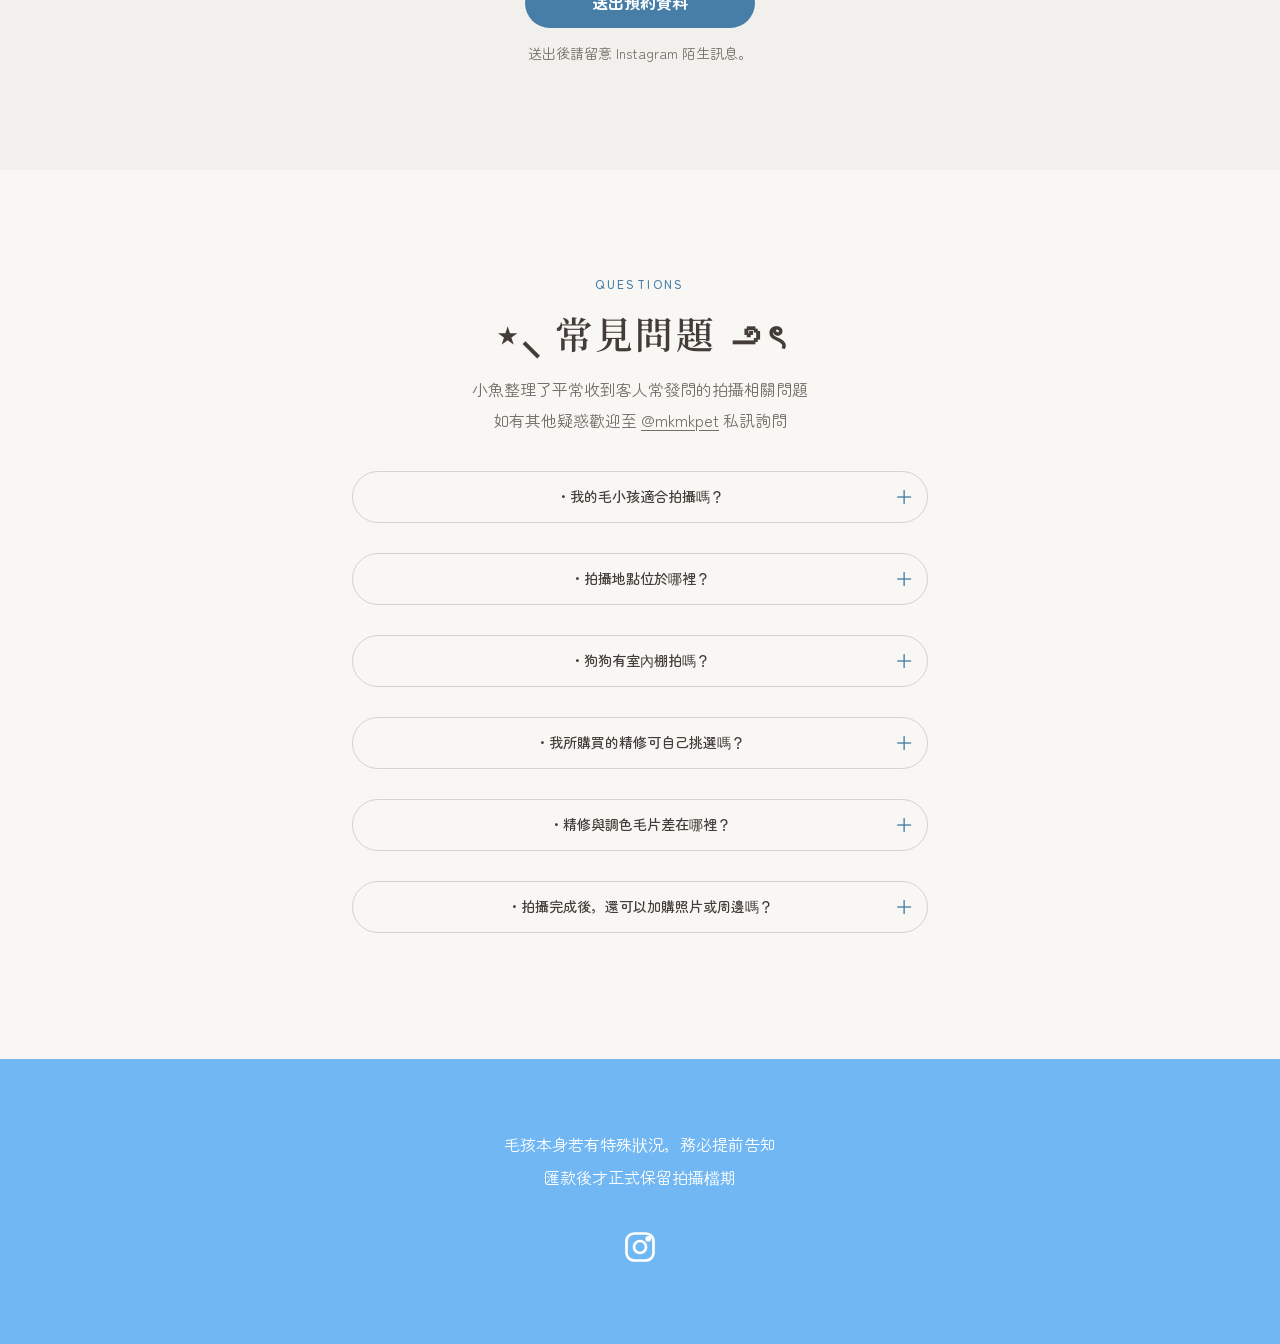
==== commit 631d2b27: "Fix navigation button layout" ====
--- a/index.html
+++ b/index.html
@@ -14,7 +14,7 @@
   <link rel="preconnect" href="https://fonts.googleapis.com">
   <link rel="preconnect" href="https://fonts.gstatic.com" crossorigin>
   <link href="https://fonts.googleapis.com/css2?family=Noto+Serif+TC:wght@500;600&family=Nunito:wght@700&family=Zen+Maru+Gothic:wght@400;500&display=swap" rel="stylesheet">
-  <link rel="stylesheet" href="./styles.css?v=hero-carousel-flow-1">
+  <link rel="stylesheet" href="./styles.css?v=christmas-lightbox-polish-1">
   <script type="module" src="./app.js?v=hero-carousel-flow-1"></script>
 </head>
 <body>
@@ -23,6 +23,9 @@
       <p>網站內容載入中…</p>
     </main>
   </div>
+  <button class="return-directory" type="button" aria-label="回到頁面目錄" aria-hidden="true" tabindex="-1">↑</button>
+  <script src="./navigation-controls.js?v=directory-nav-1" defer></script>
+  <script src="./christmas-interactions.js?v=christmas-lightbox-polish-1" defer></script>
   <noscript>
     <p class="section centered">此網站需要 JavaScript 才能顯示內容。</p>
   </noscript>
--- a/styles.css
+++ b/styles.css
@@ -2,6 +2,7 @@
   --color-blue: #70b7f3;
   --color-blue-mid: #559ed7;
   --color-blue-deep: #477ea7;
+  --color-christmas-green: #3f6b4f;
   --color-bg: #f8f7f4;
   --color-surface: #ffffff;
   --color-soft: #efefec;
@@ -219,6 +220,194 @@
   margin-bottom: 0.35rem;
 }
 
+.philosophy-label {
+  width: fit-content;
+  max-width: 100%;
+  margin: var(--space-lg) auto 0;
+  padding-inline: 0.2rem;
+  border: 0;
+  border-radius: 0;
+  background: linear-gradient(177deg, transparent 31%, color-mix(in srgb, var(--color-yellow) 72%, transparent) 32%, color-mix(in srgb, var(--color-yellow) 72%, transparent) 79%, transparent 80%);
+  color: var(--color-ink);
+  font-family: var(--font-sans);
+  font-size: clamp(0.64rem, 2.8vw, var(--text-small));
+  font-weight: 400;
+  letter-spacing: 0.025em;
+  line-height: 1.65;
+  text-align: center;
+  white-space: nowrap;
+}
+
+.philosophy-label p {
+  display: inline;
+  margin: 0;
+}
+
+.philosophy-label-title {
+  font: inherit;
+}
+
+.philosophy-label-description {
+  margin-left: var(--space-sm) !important;
+  color: var(--color-muted);
+  font: inherit;
+}
+
+.philosophy-copy {
+  margin-top: var(--space-lg);
+}
+
+.philosophy-copy p {
+  margin-bottom: var(--space-xs);
+}
+
+.philosophy-gallery {
+  --gallery-polaroid-max-width: clamp(8.75rem, 20vw, 13rem);
+  --gallery-polaroid-max-height: clamp(11rem, 27vw, 17rem);
+  --gallery-gap: var(--space-md);
+  --gallery-row-gap: var(--space-lg);
+  --gallery-polaroid-padding: clamp(0.35rem, 0.8vw, 0.55rem);
+  --gallery-polaroid-bottom-padding: clamp(0.85rem, 1.5vw, 1.2rem);
+  width: min(calc(100vw - (var(--page-padding) * 2)), 68rem);
+  margin: var(--space-xl) 0 0 50%;
+  overflow: hidden;
+  transform: translateX(-50%);
+  user-select: none;
+}
+
+.philosophy-gallery-row {
+  width: 100%;
+  padding-block: 0.4rem;
+  overflow: hidden;
+  cursor: grab;
+  touch-action: pan-y;
+}
+
+.philosophy-gallery-row + .philosophy-gallery-row {
+  margin-top: var(--gallery-row-gap);
+}
+
+.philosophy-gallery-row.is-dragging {
+  cursor: grabbing;
+}
+
+.philosophy-gallery-track,
+.philosophy-gallery-group {
+  display: flex;
+  flex: none;
+  align-items: center;
+  gap: var(--gallery-gap);
+  width: max-content;
+}
+
+.philosophy-gallery-track {
+  will-change: transform;
+}
+
+.philosophy-polaroid {
+  display: block;
+  flex: 0 0 auto;
+  width: auto;
+  margin: 0;
+  padding: var(--gallery-polaroid-padding) var(--gallery-polaroid-padding) var(--gallery-polaroid-bottom-padding);
+  border: 0;
+  border-radius: 3px;
+  background: var(--color-surface, #fffdf9);
+  box-shadow: 0 0.35rem 1rem rgb(74 63 55 / 8%);
+  cursor: inherit;
+  transition: transform 220ms ease-out;
+}
+
+.philosophy-polaroid:nth-child(4n + 1) { rotate: -1deg; }
+.philosophy-polaroid:nth-child(4n + 2) { rotate: 0.5deg; }
+.philosophy-polaroid:nth-child(4n + 3) { rotate: -0.5deg; }
+.philosophy-polaroid:nth-child(4n) { rotate: 1deg; }
+
+.philosophy-polaroid img {
+  display: block;
+  width: auto;
+  height: auto;
+  max-width: var(--gallery-polaroid-max-width);
+  max-height: var(--gallery-polaroid-max-height);
+  border-radius: 2px;
+  object-fit: contain;
+}
+
+.philosophy-lightbox[hidden] {
+  display: none;
+}
+
+.philosophy-lightbox {
+  position: fixed;
+  z-index: 1000;
+  inset: 0;
+  display: grid;
+  grid-template-columns: minmax(2.75rem, 1fr) minmax(0, auto) minmax(2.75rem, 1fr);
+  align-items: center;
+  background: rgb(31 36 38 / 82%);
+  touch-action: pan-y;
+  user-select: none;
+}
+
+.philosophy-lightbox-frame {
+  max-width: 90vw;
+  max-height: 88vh;
+  padding: clamp(0.3rem, 1vw, 0.5rem);
+  border-radius: 3px;
+  background: var(--color-surface, #fffdf9);
+}
+
+.philosophy-lightbox-frame img {
+  display: block;
+  max-width: calc(90vw - 1rem);
+  max-height: calc(88vh - 1rem);
+  object-fit: contain;
+  opacity: 1;
+  transition: opacity 160ms ease-out;
+}
+
+.philosophy-lightbox-frame img.is-changing {
+  opacity: 0.15;
+}
+
+.philosophy-lightbox-close,
+.philosophy-lightbox-nav {
+  border: 0;
+  color: #fff;
+  background: transparent;
+  cursor: pointer;
+}
+
+.philosophy-lightbox-close {
+  position: absolute;
+  top: var(--space-md);
+  right: var(--space-md);
+  width: 2.75rem;
+  height: 2.75rem;
+  font-size: 2rem;
+}
+
+.philosophy-lightbox-nav {
+  min-width: 2.75rem;
+  min-height: 3.5rem;
+  font-size: clamp(2.25rem, 5vw, 3.5rem);
+}
+
+.philosophy-lightbox-prev { justify-self: end; }
+.philosophy-lightbox-next { justify-self: start; }
+
+body.gallery-lightbox-open {
+  position: fixed;
+  width: 100%;
+  overflow: hidden;
+}
+
+@media (hover: hover) and (pointer: fine) {
+  .philosophy-polaroid:hover {
+    transform: translateY(-3px) scale(1.015);
+  }
+}
+
 .section-intro {
   margin-bottom: var(--space-md);
 }
@@ -487,8 +676,28 @@
 
 .hero-background {
   inset: -30px 0;
-  transform: translate3d(0, var(--hero-parallax-y, 0), 0);
+  transform: translate3d(
+    var(--hero-mouse-parallax-x, 0px),
+    calc(var(--hero-scroll-parallax-y, 0px) + var(--hero-mouse-parallax-y, 0px)),
+    0
+  );
   will-change: transform;
+}
+
+@media (hover: hover) and (pointer: fine) {
+  .hero h1 {
+    transform: translate3d(
+      var(--hero-title-mouse-x, 0px),
+      var(--hero-title-mouse-y, 0px),
+      0
+    );
+    will-change: transform;
+  }
+
+  .hero.is-mouse-parallax-resetting .hero-background,
+  .hero.is-mouse-parallax-resetting h1 {
+    transition: transform 260ms ease-out;
+  }
 }
 
 .hero h1 {
@@ -639,9 +848,8 @@
 }
 
 .jump-nav {
-  display: flex;
-  flex-wrap: wrap;
-  justify-content: center;
+  display: grid;
+  grid-template-columns: repeat(3, minmax(0, 1fr));
   gap: 0.75rem;
   width: min(100%, 560px);
   margin: 0 auto;
@@ -668,12 +876,77 @@
 }
 
 .jump-nav .primary {
-  flex-basis: auto;
+  position: relative;
+  overflow: hidden;
+  grid-column: 1 / -1;
   font-size: 0.78rem;
+  isolation: isolate;
+  animation: booking-cta-breathe 2.6s ease-in-out infinite;
+}
+
+.jump-nav .primary::after {
+  position: absolute;
+  z-index: 0;
+  top: -45%;
+  bottom: -45%;
+  left: -45%;
+  width: 24%;
+  background: rgb(255 255 255 / 28%);
+  content: "";
+  pointer-events: none;
+  transform: translateX(-180%) skewX(-18deg);
+  animation: booking-cta-shine 5s ease-in-out infinite;
+}
+
+.jump-nav .primary > span {
+  position: relative;
+  z-index: 1;
+}
+
+@keyframes booking-cta-breathe {
+  0%, 100% { transform: scale(1); }
+  50% { transform: scale(1.025); }
+}
+
+@keyframes booking-cta-shine {
+  0%, 68% { transform: translateX(-180%) skewX(-18deg); }
+  82%, 100% { transform: translateX(760%) skewX(-18deg); }
 }
 
 .jump-nav a {
+  width: 100%;
   padding-inline: 0.8rem;
+}
+
+.return-directory {
+  position: fixed;
+  right: max(1rem, env(safe-area-inset-right));
+  bottom: max(1rem, calc(env(safe-area-inset-bottom) + 0.5rem));
+  z-index: 20;
+  display: grid;
+  width: 42px;
+  height: 42px;
+  place-items: center;
+  padding: 0;
+  border: 1px solid color-mix(in srgb, var(--color-blue-deep) 32%, transparent);
+  border-radius: 50%;
+  background: var(--color-blue-deep);
+  box-shadow: 0 4px 12px rgba(46, 83, 110, 0.16);
+  color: #fff;
+  font: inherit;
+  font-size: 1.05rem;
+  line-height: 1;
+  cursor: pointer;
+  opacity: 0;
+  pointer-events: none;
+  transform: translateY(8px);
+  transition: opacity 180ms ease, transform 180ms ease, background-color 160ms ease;
+}
+
+.return-directory.is-visible {
+  opacity: 1;
+  pointer-events: auto;
+  transform: translateY(0);
 }
 
 .primary-button.is-disabled {
@@ -996,6 +1269,90 @@
   right: 0.8rem;
 }
 
+.plan-christmas-decor {
+  position: absolute;
+  z-index: 1;
+  inset: 0;
+  width: 100%;
+  height: 100%;
+  overflow: visible;
+  pointer-events: none;
+}
+
+.plan-christmas-decor svg {
+  position: absolute;
+  width: 1.65rem;
+  height: 1.65rem;
+  overflow: visible;
+  fill: none;
+  stroke: currentcolor;
+  stroke-linecap: round;
+  stroke-linejoin: round;
+  stroke-width: 1.6;
+}
+
+.plan-christmas-decor .decor-gift {
+  top: -0.65rem;
+  left: 1.65rem;
+  color: var(--color-error);
+}
+
+.plan-christmas-decor .decor-candy {
+  top: 2.75rem;
+  right: -0.55rem;
+  color: var(--color-error);
+}
+
+.plan-christmas-decor .decor-snow {
+  bottom: 2.25rem;
+  left: -0.55rem;
+  color: var(--color-blue-mid);
+}
+
+.plan-christmas-decor .decor-star {
+  top: -0.55rem;
+  right: 1.8rem;
+  color: var(--color-yellow-strong);
+  fill: color-mix(in srgb, var(--color-yellow) 70%, transparent);
+}
+
+.plan-christmas-decor .decor-holly {
+  right: 1.15rem;
+  bottom: -0.65rem;
+  color: var(--color-blue-deep);
+}
+
+.plan-christmas-decor .decor-ribbon {
+  bottom: -0.65rem;
+  left: 1.5rem;
+  color: var(--color-pink);
+}
+
+.limited-plan-group .plan-selector > :not(.plan-christmas-decor) {
+  z-index: 2;
+}
+
+.limited-plan-group .plan-selector {
+  height: auto;
+  transform: none;
+}
+
+.limited-plan-group .plan-name {
+  color: var(--color-christmas-green);
+}
+
+.plan-selector[data-plan="guinea"].is-christmas-attention {
+  animation: christmas-card-attention 640ms cubic-bezier(0.22, 1, 0.36, 1) both;
+}
+
+@keyframes christmas-card-attention {
+  0%, 100% { transform: translateX(0) rotate(0deg); }
+  20% { transform: translateX(-3px) rotate(-2deg); }
+  40% { transform: translateX(3px) rotate(2deg); }
+  60% { transform: translateX(-2px) rotate(-1.3deg); }
+  80% { transform: translateX(2px) rotate(1.3deg); }
+}
+
 .plan-selector.has-plan-pet {
   padding-top: calc(var(--space-md) + var(--space-sm));
 }
@@ -1284,7 +1641,8 @@
 }
 
 .pricing-rules summary {
-  display: flex;
+  display: inline-flex;
+  width: 100%;
   min-height: 48px;
   align-items: center;
   justify-content: center;
@@ -1301,7 +1659,10 @@
 }
 
 .pricing-rules-icon {
-  display: inline-block;
+  display: inline-flex;
+  align-items: center;
+  align-self: center;
+  justify-content: center;
   margin-right: var(--space-xs);
   color: var(--color-blue-deep);
   font-size: 1.2em;
@@ -1557,6 +1918,12 @@
   margin-bottom: 0.2rem;
 }
 
+.booking-highlight {
+  padding-inline: 0.06em;
+  background: linear-gradient(transparent 42%, color-mix(in srgb, var(--color-yellow) 82%, transparent) 42%, color-mix(in srgb, var(--color-yellow) 82%, transparent) 88%, transparent 88%);
+  color: inherit;
+}
+
 .booking-prompt {
   font-family: var(--font-serif);
   font-size: var(--text-h3);
@@ -1721,6 +2088,22 @@
   word-break: normal;
 }
 
+[data-field="booking-confirmation"] .booking-choice:first-child {
+  align-items: center;
+}
+
+[data-field="booking-confirmation"] .booking-choice:first-child input {
+  margin-top: 0;
+}
+
+[data-field="source"] .booking-choice {
+  align-items: center;
+}
+
+[data-field="source"] .booking-choice input {
+  margin-top: 0;
+}
+
 .booking-other {
   margin-top: 0.15rem;
 }
@@ -1744,6 +2127,8 @@
 .booking-submit {
   min-width: min(230px, 100%);
   margin-inline: auto;
+  background: var(--color-blue-deep);
+  color: #fff;
 }
 
 .booking-submit-area {
@@ -1788,6 +2173,21 @@
   .module-button:hover {
     filter: brightness(0.98);
   }
+
+  .booking-submit:hover,
+  .return-directory:hover {
+    background: var(--color-blue-mid);
+  }
+
+  .jump-nav .primary:hover {
+    animation-play-state: paused;
+    transform: scale(1.03);
+  }
+}
+
+.booking-submit:active,
+.return-directory:active {
+  background: var(--color-blue-deep);
 }
 
 .booking-success > div {
@@ -2067,6 +2467,11 @@
   *::before,
   *::after {
     transition-duration: 0.01ms !important;
+  }
+
+  .philosophy-gallery-track {
+    animation: none;
+    will-change: auto;
   }
 }
 
@@ -2093,6 +2498,42 @@
     --button-height: 46px;
   }
 
+  .philosophy-gallery {
+    --gallery-polaroid-max-width: clamp(8.125rem, 36vw, 9.375rem);
+    --gallery-polaroid-max-height: clamp(10.5rem, 48vw, 12.5rem);
+    --gallery-row-gap: 1.25rem;
+  }
+
+  .philosophy-lightbox {
+    grid-template-columns: minmax(0, 1fr);
+    justify-items: center;
+  }
+
+  .philosophy-lightbox-nav {
+    position: absolute;
+    top: 50%;
+    z-index: 2;
+    display: inline-flex;
+    width: 44px;
+    min-width: 44px;
+    height: 44px;
+    min-height: 44px;
+    align-items: center;
+    justify-content: center;
+    transform: translateY(-50%);
+  }
+
+  .philosophy-lightbox-prev { left: 0.2rem; }
+  .philosophy-lightbox-next { right: 0.2rem; }
+
+  .philosophy-lightbox-frame {
+    max-width: 76vw;
+  }
+
+  .philosophy-lightbox-frame img {
+    max-width: calc(76vw - 1rem);
+  }
+
   body {
     line-height: 1.65;
   }
@@ -2151,6 +2592,7 @@
   }
 
   .jump-nav a {
+    width: 100%;
     padding-inline: 0.75rem;
   }
 
@@ -2329,3 +2771,15 @@
     min-width: 0;
   }
 }
+
+@media (prefers-reduced-motion: reduce) {
+  .jump-nav .primary,
+  .jump-nav .primary::after,
+  .plan-selector[data-plan="guinea"].is-christmas-attention {
+    animation: none;
+  }
+
+  .return-directory {
+    transition: none;
+  }
+}
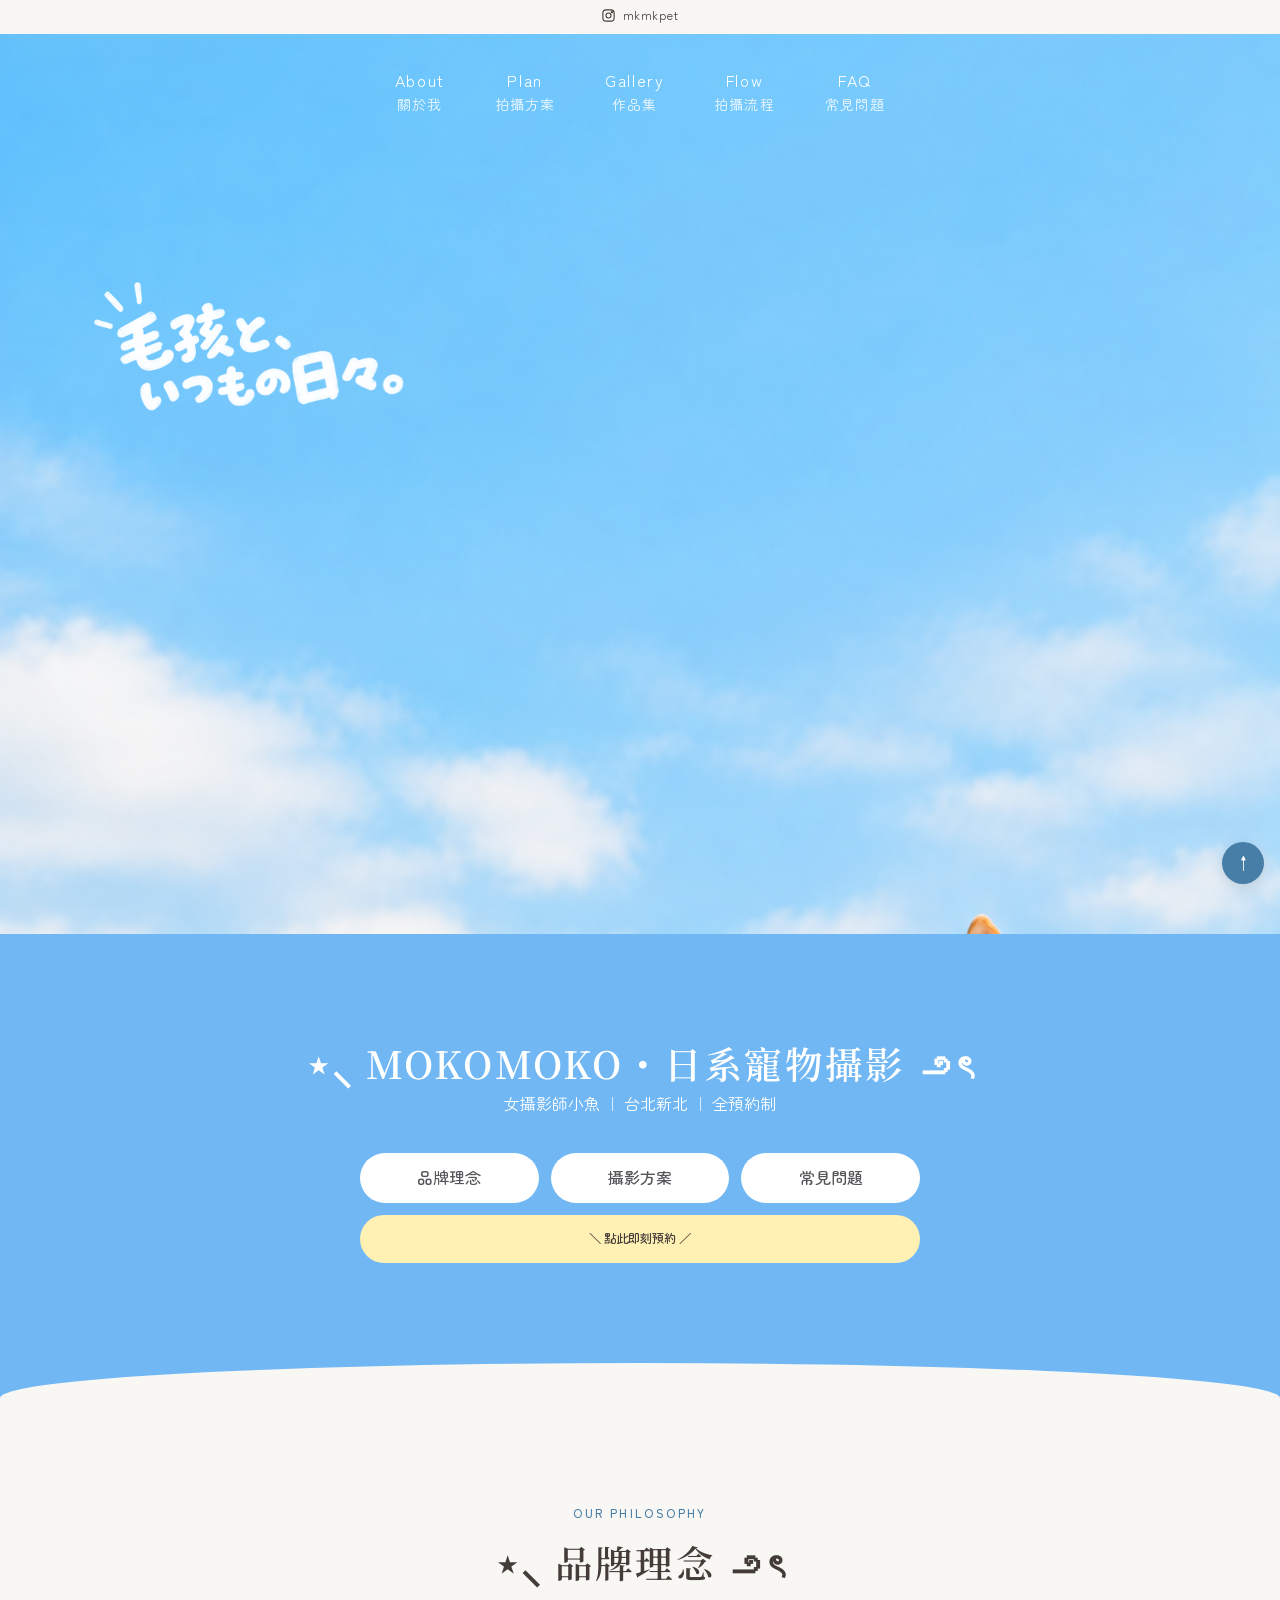
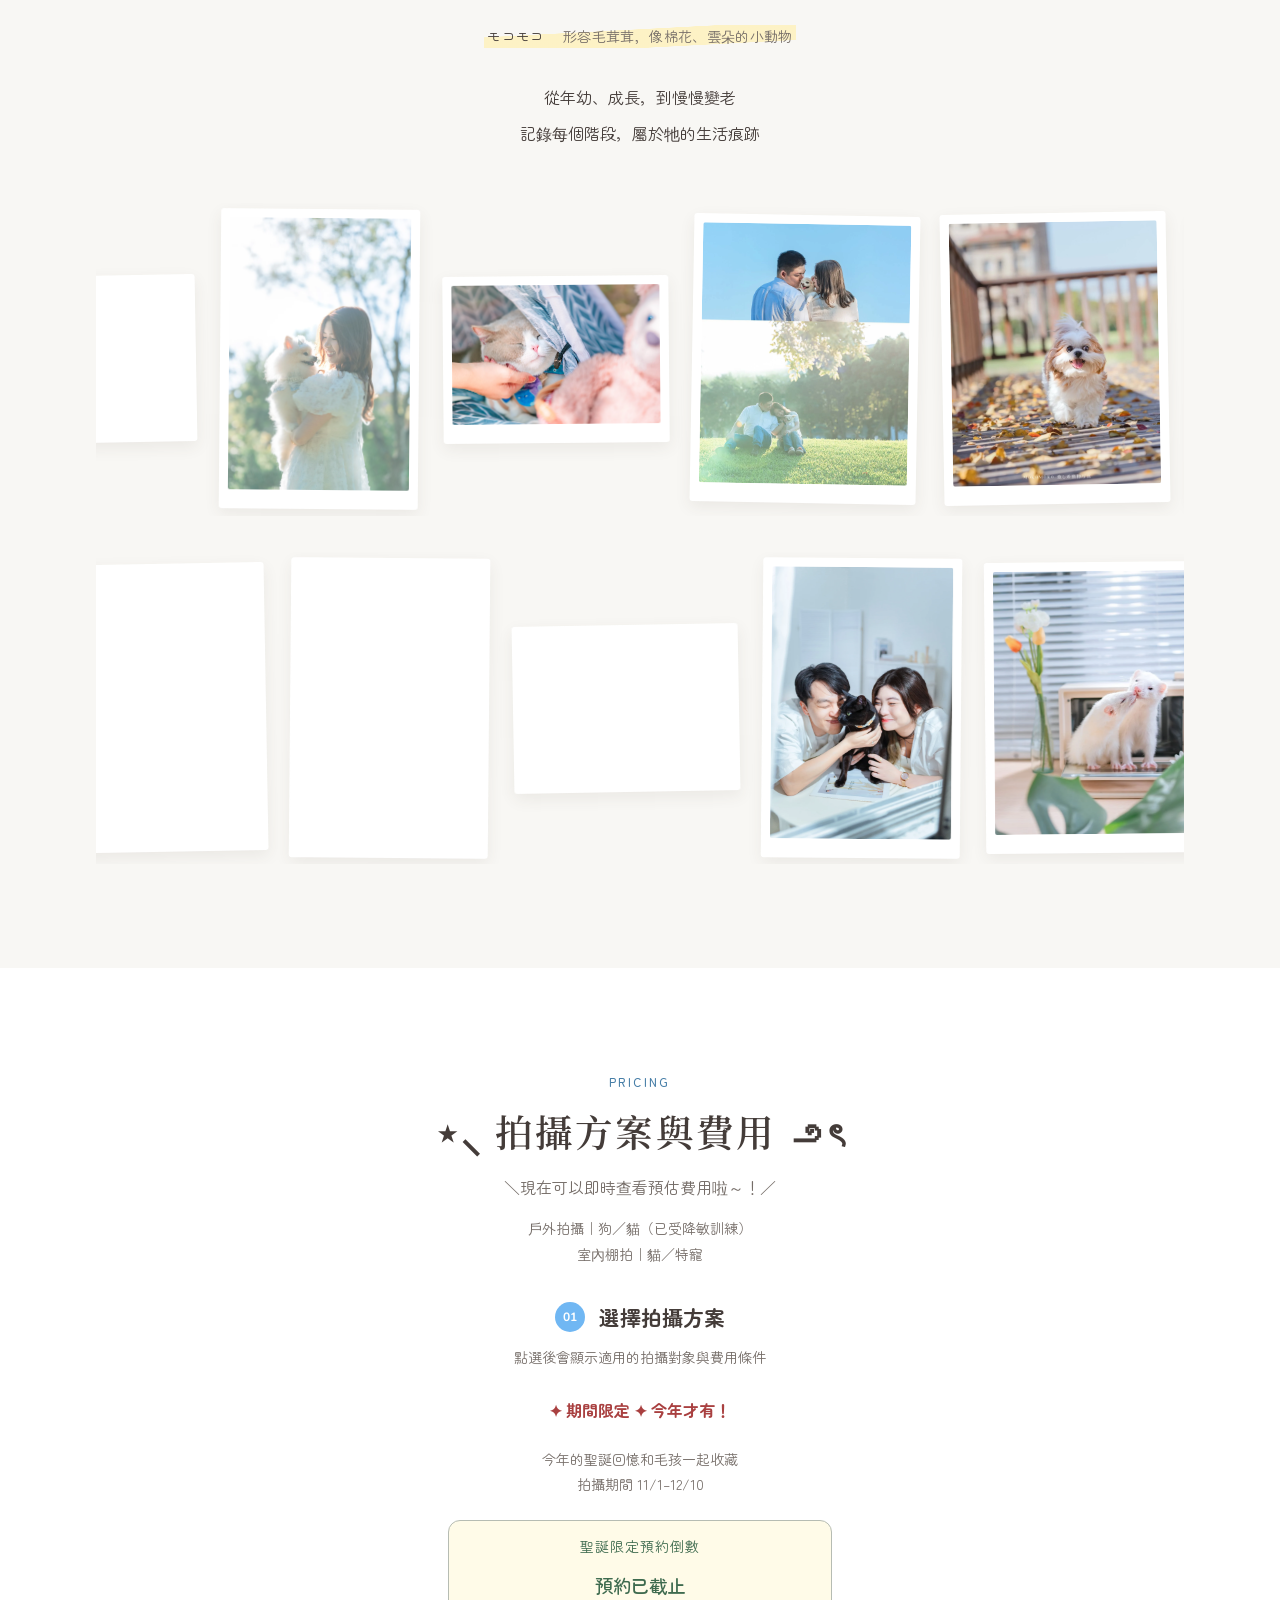
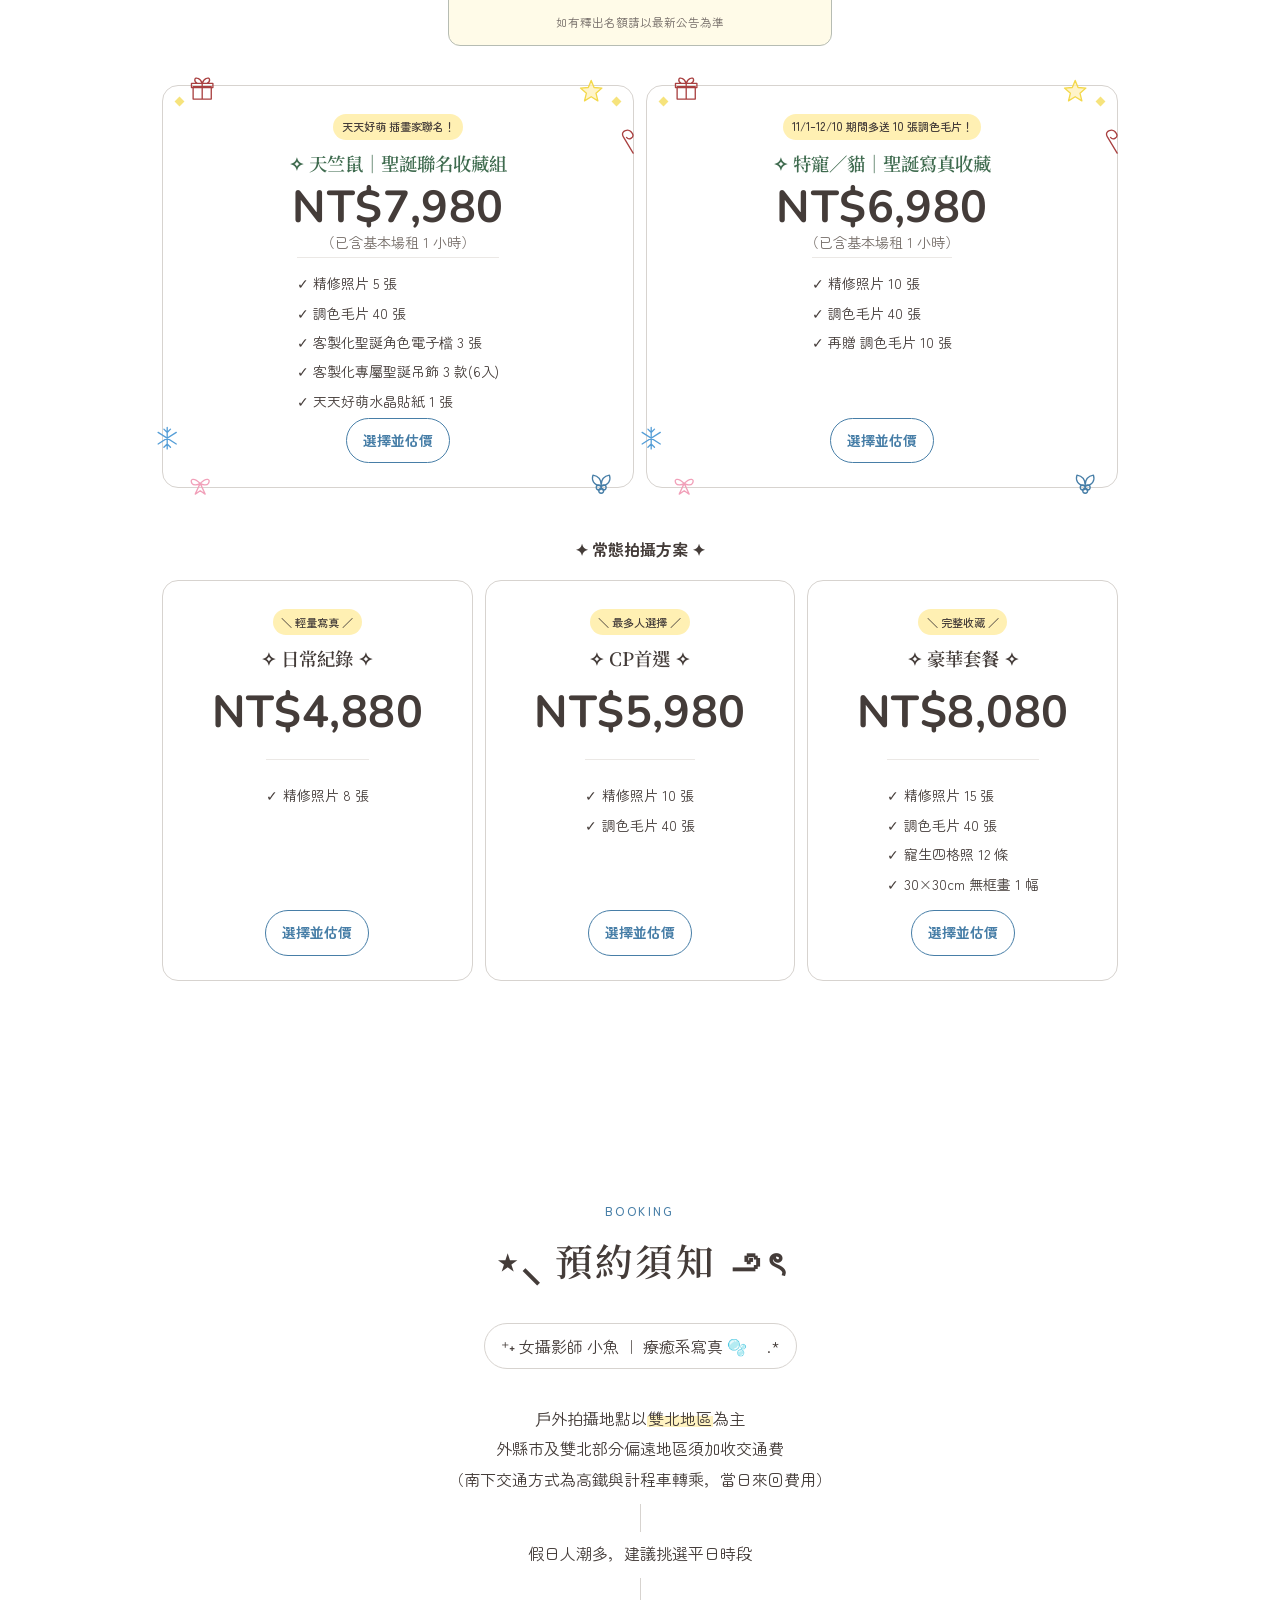
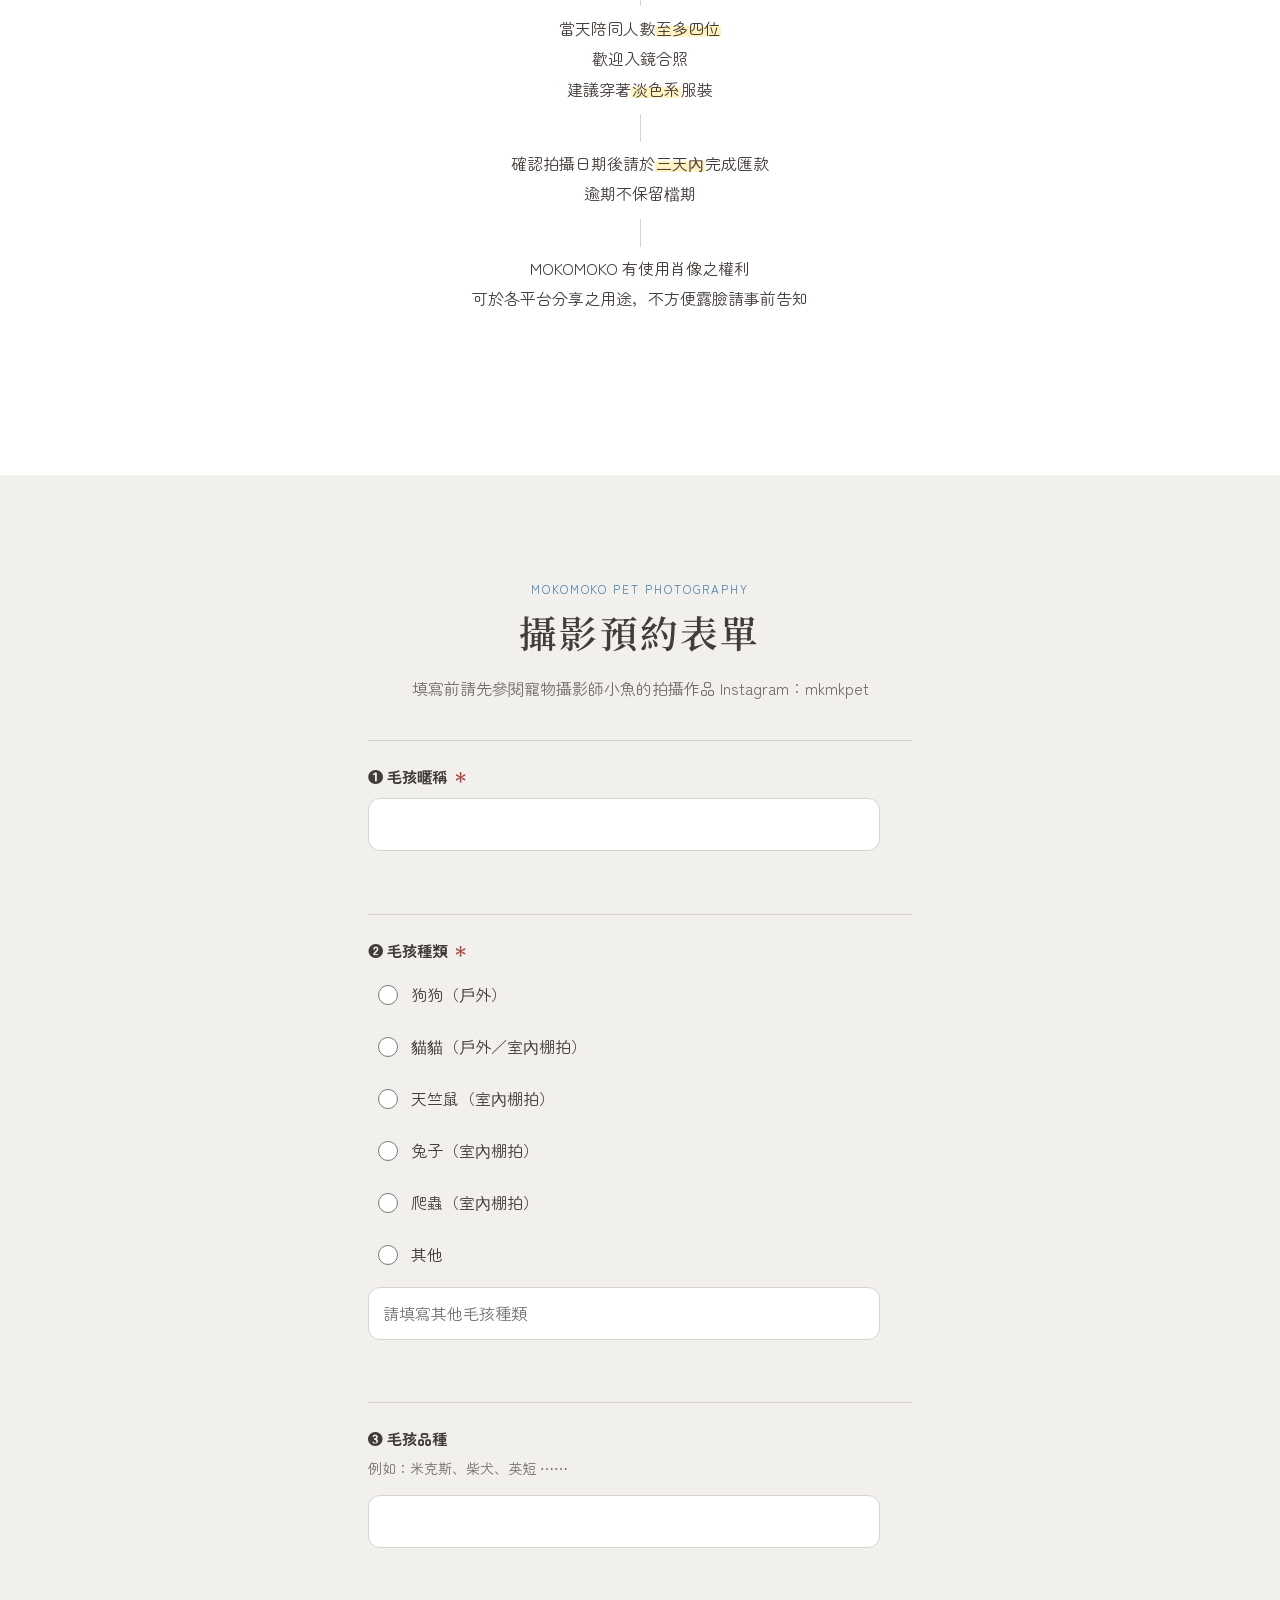
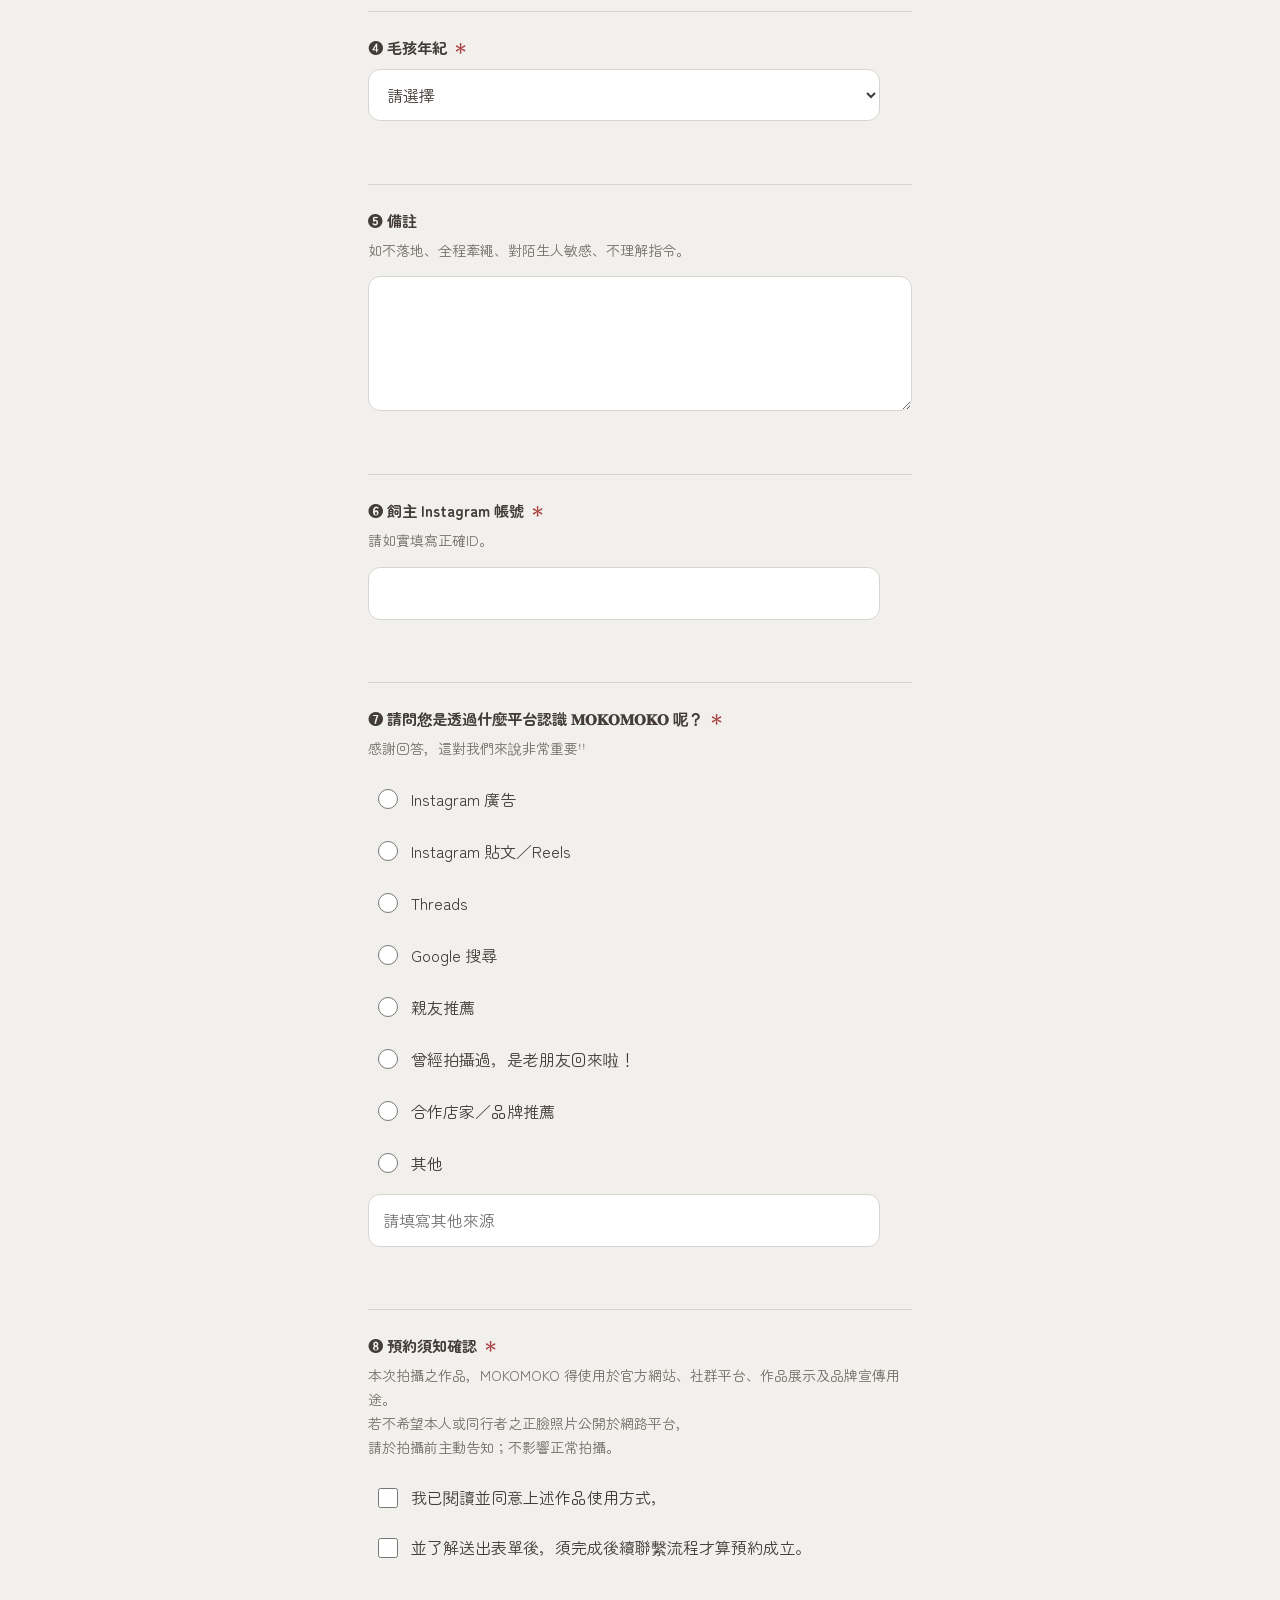
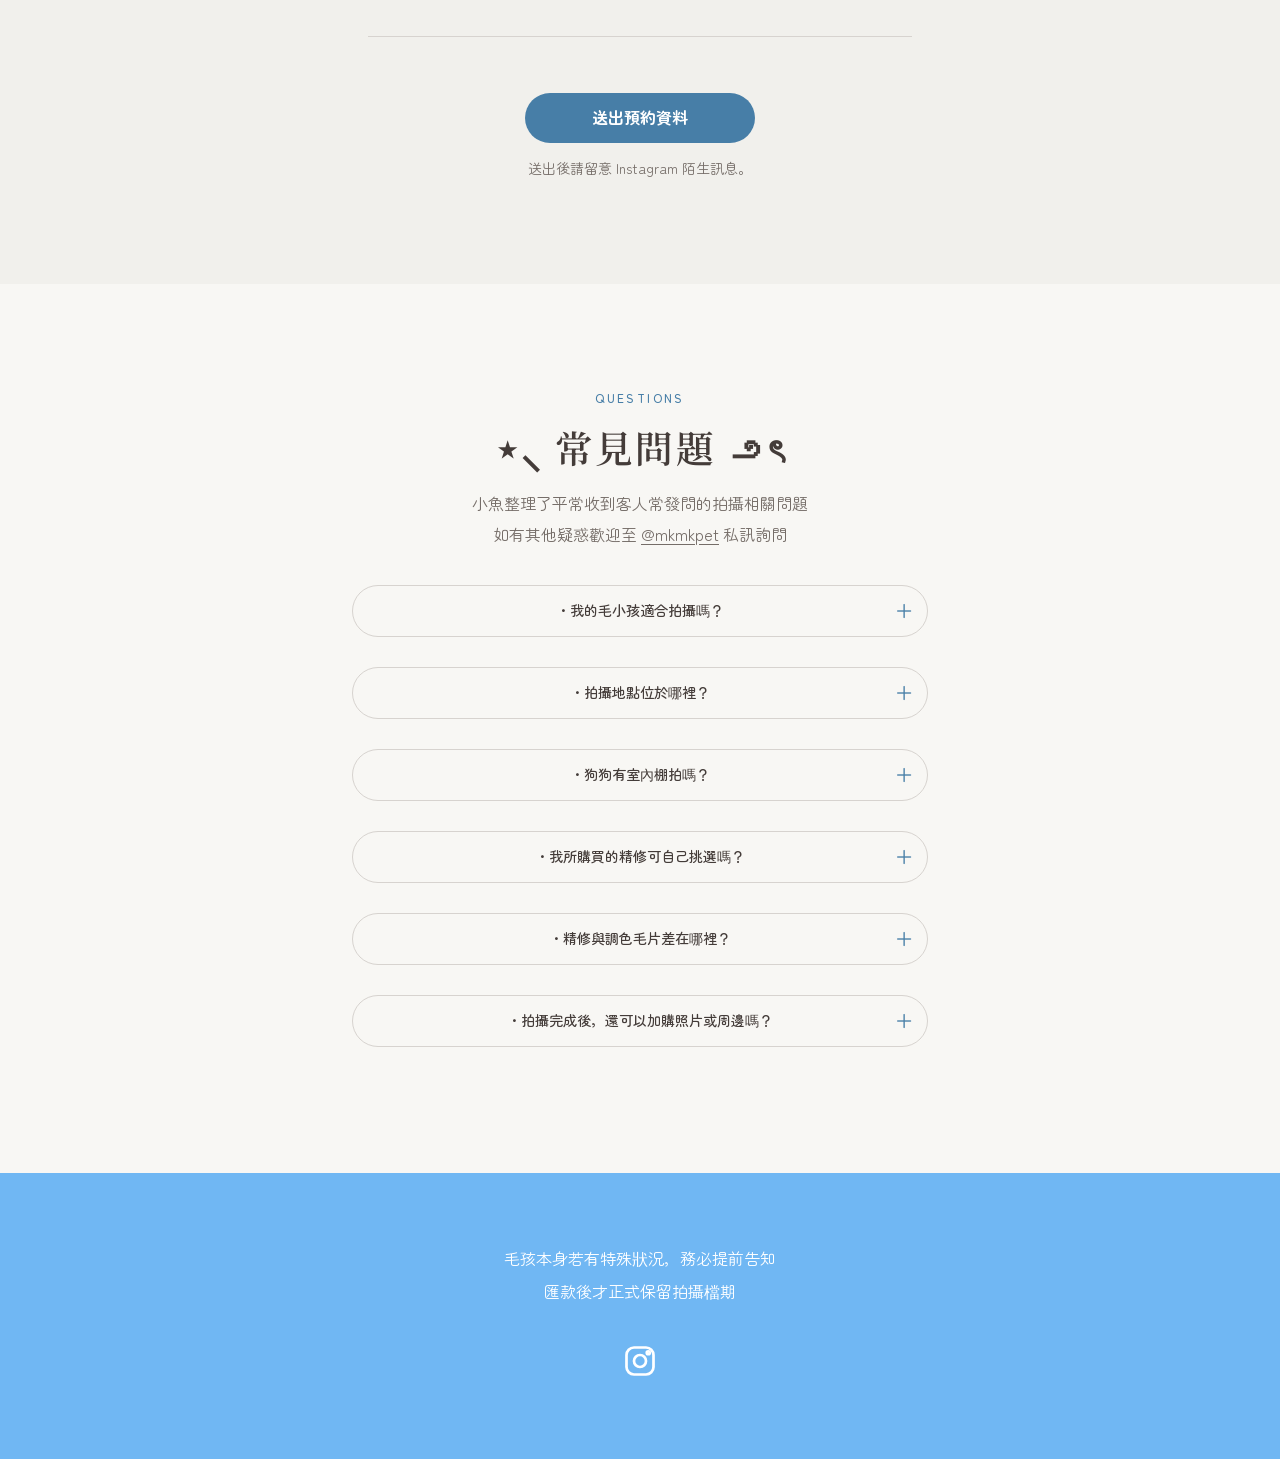
==== commit df7370b3: "Persist and deploy addon product galleries" ====
--- a/index.html
+++ b/index.html
@@ -14,8 +14,8 @@
   <link rel="preconnect" href="https://fonts.googleapis.com">
   <link rel="preconnect" href="https://fonts.gstatic.com" crossorigin>
   <link href="https://fonts.googleapis.com/css2?family=Noto+Serif+TC:wght@500;600&family=Nunito:wght@700&family=Zen+Maru+Gothic:wght@400;500&display=swap" rel="stylesheet">
-  <link rel="stylesheet" href="./styles.css?v=christmas-lightbox-polish-1">
-  <script type="module" src="./app.js?v=hero-carousel-flow-1"></script>
+  <link rel="stylesheet" href="./styles.css?v=mobile-swipe-1">
+  <script type="module" src="./app.js?v=addon-image-draft-v2"></script>
 </head>
 <body>
   <div id="site-root">
@@ -25,7 +25,7 @@
   </div>
   <button class="return-directory" type="button" aria-label="回到頁面目錄" aria-hidden="true" tabindex="-1">↑</button>
   <script src="./navigation-controls.js?v=directory-nav-1" defer></script>
-  <script src="./christmas-interactions.js?v=christmas-lightbox-polish-1" defer></script>
+  <script src="./christmas-interactions.js?v=product-lightbox-scroll-1" defer></script>
   <noscript>
     <p class="section centered">此網站需要 JavaScript 才能顯示內容。</p>
   </noscript>
--- a/styles.css
+++ b/styles.css
@@ -163,6 +163,24 @@
   transform: translateY(0);
 }
 
+.booking-notes-reveal > li {
+  opacity: 1;
+  transform: none;
+}
+
+#site-root.reveal-enabled .booking-notes-reveal > li {
+  opacity: 0;
+  transform: translateY(18px);
+  transition: opacity 750ms cubic-bezier(0.22, 1, 0.36, 1), transform 750ms cubic-bezier(0.22, 1, 0.36, 1);
+  transition-delay: calc(var(--booking-reveal-index, 0) * 120ms);
+  will-change: opacity, transform;
+}
+
+#site-root.reveal-enabled .booking-notes-reveal.is-visible > li {
+  opacity: 1;
+  transform: translateY(0);
+}
+
 .section {
   padding-block: var(--space-section-mobile);
 }
@@ -349,6 +367,14 @@
   user-select: none;
 }
 
+.philosophy-lightbox-content {
+  display: grid;
+  min-width: 0;
+  max-width: 90vw;
+  gap: var(--space-sm);
+  justify-items: center;
+}
+
 .philosophy-lightbox-frame {
   max-width: 90vw;
   max-height: 88vh;
@@ -370,6 +396,50 @@
   opacity: 0.15;
 }
 
+.philosophy-lightbox[data-lightbox-source="product"] .philosophy-lightbox-frame img {
+  max-height: min(68vh, 42rem);
+}
+
+.product-lightbox-thumbnails[hidden] {
+  display: none;
+}
+
+.product-lightbox-thumbnails {
+  display: flex;
+  width: min(100%, 34rem);
+  max-width: 76vw;
+  gap: 0.5rem;
+  padding: 0.2rem 0.1rem 0.4rem;
+  overflow-x: auto;
+  scrollbar-width: thin;
+}
+
+.product-lightbox-thumbnails button {
+  flex: 0 0 3.25rem;
+  width: 3.25rem;
+  height: 3.25rem;
+  padding: 2px;
+  overflow: hidden;
+  border: 2px solid transparent;
+  border-radius: var(--radius-control);
+  background: rgb(255 255 255 / 72%);
+  cursor: pointer;
+  opacity: 0.68;
+}
+
+.product-lightbox-thumbnails button.is-selected {
+  border-color: rgb(255 255 255 / 92%);
+  opacity: 1;
+}
+
+.product-lightbox-thumbnails img {
+  display: block;
+  width: 100%;
+  height: 100%;
+  border-radius: calc(var(--radius-control) - 4px);
+  object-fit: cover;
+}
+
 .philosophy-lightbox-close,
 .philosophy-lightbox-nav {
   border: 0;
@@ -391,6 +461,10 @@
   min-width: 2.75rem;
   min-height: 3.5rem;
   font-size: clamp(2.25rem, 5vw, 3.5rem);
+}
+
+.philosophy-lightbox-nav[hidden] {
+  display: none;
 }
 
 .philosophy-lightbox-prev { justify-self: end; }
@@ -804,6 +878,12 @@
 
 @media (prefers-reduced-motion: reduce) {
   #site-root.reveal-enabled .reveal-item {
+    opacity: 1;
+    transform: none;
+    transition: none;
+  }
+
+  #site-root.reveal-enabled .booking-notes-reveal > li {
     opacity: 1;
     transform: none;
     transition: none;
@@ -1158,6 +1238,82 @@
   margin-top: 0;
 }
 
+.christmas-countdown {
+  width: min(100%, 24rem);
+  margin: var(--space-md) auto var(--space-lg);
+  padding: var(--space-sm) var(--space-md);
+  border: 1px solid color-mix(in srgb, var(--color-christmas-green) 22%, var(--color-border));
+  border-radius: 12px;
+  background: color-mix(in srgb, var(--color-yellow) 30%, #fff);
+  text-align: center;
+}
+
+.christmas-countdown-label,
+.christmas-countdown-note,
+.christmas-countdown-expired {
+  margin: 0;
+}
+
+.christmas-countdown-label {
+  color: var(--color-christmas-green);
+  font-size: var(--text-small);
+  letter-spacing: 0.08em;
+}
+
+.christmas-countdown-grid {
+  display: grid;
+  grid-template-columns: repeat(4, minmax(0, 1fr));
+  gap: var(--space-xs);
+  margin-block: var(--space-sm);
+}
+
+.christmas-countdown-unit {
+  display: grid;
+  min-width: 0;
+  padding: 0.38rem 0.2rem 0.3rem;
+  border: 1px solid color-mix(in srgb, var(--color-border) 72%, transparent);
+  border-radius: 7px;
+  background: rgb(255 255 255 / 72%);
+  justify-items: center;
+}
+
+.christmas-countdown-unit strong {
+  min-width: 2ch;
+  color: var(--color-christmas-green);
+  font-family: var(--font-number);
+  font-size: clamp(1.15rem, 5vw, 1.45rem);
+  font-variant-numeric: tabular-nums;
+  font-weight: var(--number-weight);
+  line-height: 1;
+  transition: opacity 180ms ease-out, transform 180ms ease-out;
+}
+
+.christmas-countdown-unit strong.is-changing {
+  opacity: 0.55;
+  transform: translateY(-2px);
+}
+
+.christmas-countdown-unit small {
+  margin-top: 0.25rem;
+  color: var(--color-muted);
+  font-size: 0.68rem;
+  line-height: 1;
+}
+
+.christmas-countdown-note,
+.christmas-countdown-expired {
+  color: var(--color-muted);
+  font-size: 0.72rem;
+  line-height: 1.5;
+}
+
+.christmas-countdown-expired {
+  margin-block: var(--space-sm);
+  color: var(--color-christmas-green);
+  font-size: var(--text-card-title);
+  font-weight: 500;
+}
+
 [data-edit-path="photographyTypes.items.0.details.1"] {
   text-align: left;
 }
@@ -1175,16 +1331,58 @@
   scroll-padding-inline: var(--carousel-edge);
   scroll-snap-type: x mandatory;
   scrollbar-width: none;
+  touch-action: pan-y;
+  -webkit-overflow-scrolling: touch;
+}
+
+.plan-card-track.has-plan-pets {
+  padding-top: calc(var(--plan-pet-overhang) + 3px);
+}
+
+.plan-card-track::-webkit-scrollbar {
+  display: none;
+}
+
+.limited-plan-viewport {
+  width: 100%;
+  max-width: 100%;
+  overflow-x: auto;
+  overflow-y: clip;
+  overscroll-behavior-inline: contain;
+  scroll-padding-inline: var(--carousel-edge);
+  scroll-snap-type: x mandatory;
+  scrollbar-width: none;
   touch-action: pan-x pan-y;
   -webkit-overflow-scrolling: touch;
 }
 
-.plan-card-track.has-plan-pets {
+.limited-plan-viewport::-webkit-scrollbar {
+  display: none;
+}
+
+#limitedPlans {
+  display: flex;
+  width: max-content;
+  max-width: none;
+  align-items: flex-start;
+  padding: 3px var(--carousel-edge) var(--space-sm);
+  overflow: visible;
+  scroll-snap-type: none;
+  touch-action: pan-x pan-y;
+}
+
+#limitedPlans.has-plan-pets {
   padding-top: calc(var(--plan-pet-overhang) + 3px);
 }
 
-.plan-card-track::-webkit-scrollbar {
-  display: none;
+#limitedPlans .plan-selector {
+  flex: 0 0 var(--plan-card-mobile-width);
+  width: var(--plan-card-mobile-width);
+  height: auto;
+  align-self: flex-start;
+  margin-block: 0;
+  scroll-snap-align: center;
+  touch-action: pan-x pan-y;
 }
 
 .plan-pagination {
@@ -1332,25 +1530,44 @@
   z-index: 2;
 }
 
+.plan-card-visual {
+  display: flex;
+  width: 100%;
+  min-width: 0;
+  min-height: 0;
+  flex: 1 1 auto;
+  flex-direction: column;
+  gap: var(--space-sm);
+  align-items: center;
+}
+
 .limited-plan-group .plan-selector {
-  height: auto;
   transform: none;
+}
+
+.limited-plan-group .plan-card-visual {
+  gap: calc(var(--space-xs) * 0.5);
+}
+
+.limited-plan-group .plan-features {
+  margin-top: 0;
+  padding-top: var(--space-sm);
 }
 
 .limited-plan-group .plan-name {
   color: var(--color-christmas-green);
 }
 
-.plan-selector[data-plan="guinea"].is-christmas-attention {
+.plan-selector[data-plan="guinea"].is-christmas-attention .plan-card-visual {
   animation: christmas-card-attention 640ms cubic-bezier(0.22, 1, 0.36, 1) both;
 }
 
 @keyframes christmas-card-attention {
-  0%, 100% { transform: translateX(0) rotate(0deg); }
-  20% { transform: translateX(-3px) rotate(-2deg); }
-  40% { transform: translateX(3px) rotate(2deg); }
-  60% { transform: translateX(-2px) rotate(-1.3deg); }
-  80% { transform: translateX(2px) rotate(1.3deg); }
+  0%, 100% { transform: translateX(0); }
+  20% { transform: translateX(-3px); }
+  40% { transform: translateX(3px); }
+  60% { transform: translateX(-2px); }
+  80% { transform: translateX(2px); }
 }
 
 .plan-selector.has-plan-pet {
@@ -1586,13 +1803,50 @@
 }
 
 #productCounters .counter-row {
-  width: auto;
-  max-width: 100%;
-  grid-template-columns: minmax(0, 10rem) auto;
-  gap: var(--space-sm);
+  width: min(100%, 36rem);
+  max-width: 36rem;
+  grid-template-columns: 4rem minmax(11rem, 1fr) auto;
+  gap: clamp(0.875rem, 2.5vw, 1.25rem);
   justify-content: center;
   justify-items: start;
   text-align: left;
+}
+
+.addon-product-image-button,
+.addon-product-image-spacer {
+  width: 4rem;
+  height: 4rem;
+}
+
+.addon-product-image-button {
+  padding: 0;
+  overflow: hidden;
+  border: 0;
+  border-radius: var(--radius-control);
+  background: var(--color-soft);
+  cursor: zoom-in;
+}
+
+.addon-product-image-button img {
+  display: block;
+  width: 100%;
+  height: 100%;
+  object-fit: cover;
+}
+
+.addon-product-copy {
+  min-width: 0;
+  align-self: center;
+  line-break: auto;
+  overflow-wrap: normal;
+  word-break: normal;
+}
+
+.addon-product-copy strong {
+  display: block;
+  line-height: 1.45;
+  text-wrap: pretty;
+  word-break: keep-all;
 }
 
 #productCounters .counter-control {
@@ -2294,6 +2548,12 @@
     display: none;
   }
 
+  .limited-plan-viewport {
+    overflow: visible;
+    scroll-padding-inline: 0;
+    scroll-snap-type: none;
+  }
+
   .plan-selector {
     min-height: 100%;
     align-self: stretch;
@@ -2304,7 +2564,22 @@
   }
 
   #limitedPlans {
+    display: grid;
+    width: auto;
+    max-width: 100%;
+    align-items: stretch;
     grid-template-columns: repeat(2, minmax(0, 1fr));
+    padding: 3px 2px 12px;
+  }
+
+  #limitedPlans.has-plan-pets {
+    padding-top: 3px;
+  }
+
+  #limitedPlans .plan-selector {
+    width: auto;
+    height: 100%;
+    align-self: stretch;
   }
 }
 
@@ -2450,6 +2725,31 @@
     width: fit-content;
     align-self: flex-start;
     grid-template-columns: 44px 42px 44px;
+  }
+
+  #productCounters .counter-row {
+    grid-template-columns: 3.5rem minmax(0, 1fr) auto;
+    gap: 0.75rem;
+  }
+
+  .addon-product-image-button,
+  .addon-product-image-spacer {
+    width: 3.5rem;
+    height: 3.5rem;
+  }
+
+  #productCounters .counter-control {
+    grid-template-columns: 36px 30px 36px;
+  }
+
+  #productCounters .counter-control button {
+    width: 36px;
+    height: 36px;
+  }
+
+  .addon-product-copy p {
+    font-size: 0.75rem;
+    line-height: 1.45;
   }
 
   .pricing-total {
@@ -2775,11 +3075,15 @@
 @media (prefers-reduced-motion: reduce) {
   .jump-nav .primary,
   .jump-nav .primary::after,
-  .plan-selector[data-plan="guinea"].is-christmas-attention {
+  .plan-selector[data-plan="guinea"].is-christmas-attention .plan-card-visual {
     animation: none;
   }
 
   .return-directory {
     transition: none;
   }
-}
+
+  .christmas-countdown-unit strong {
+    transition: none;
+  }
+}
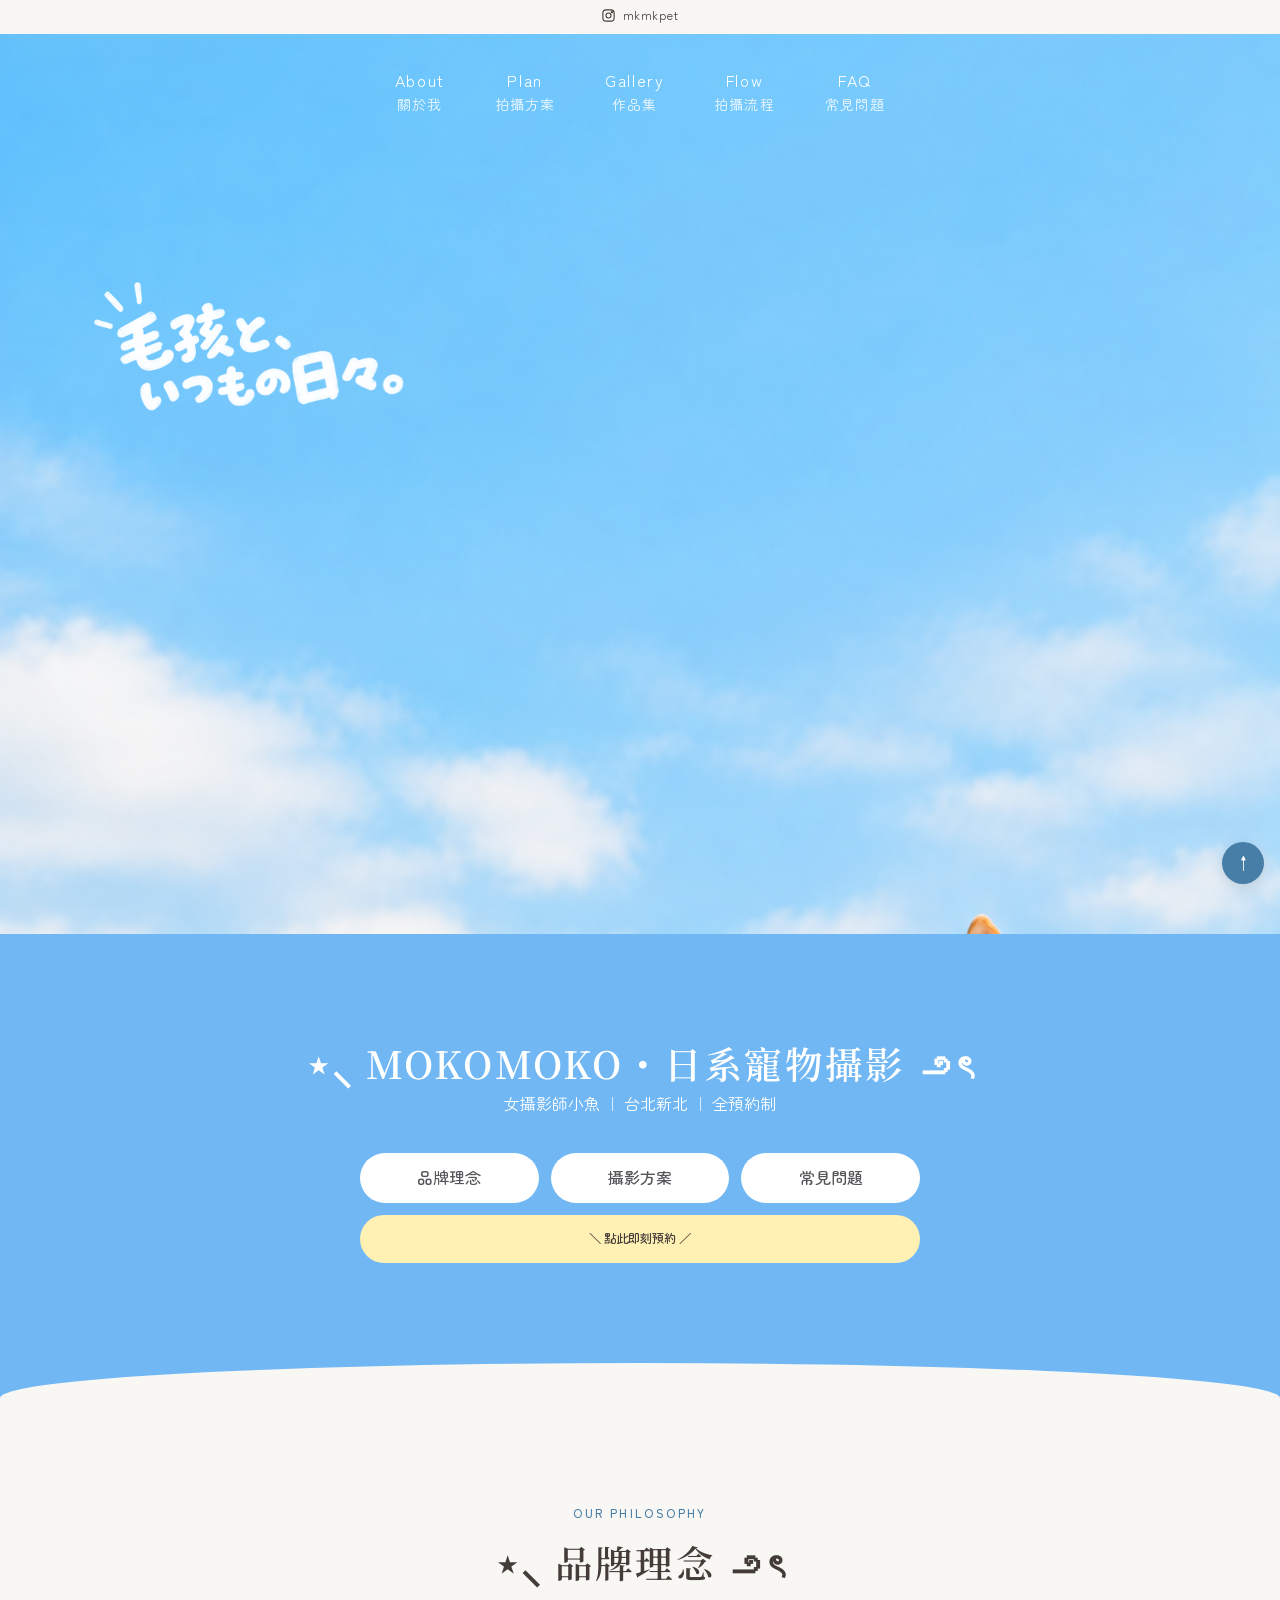
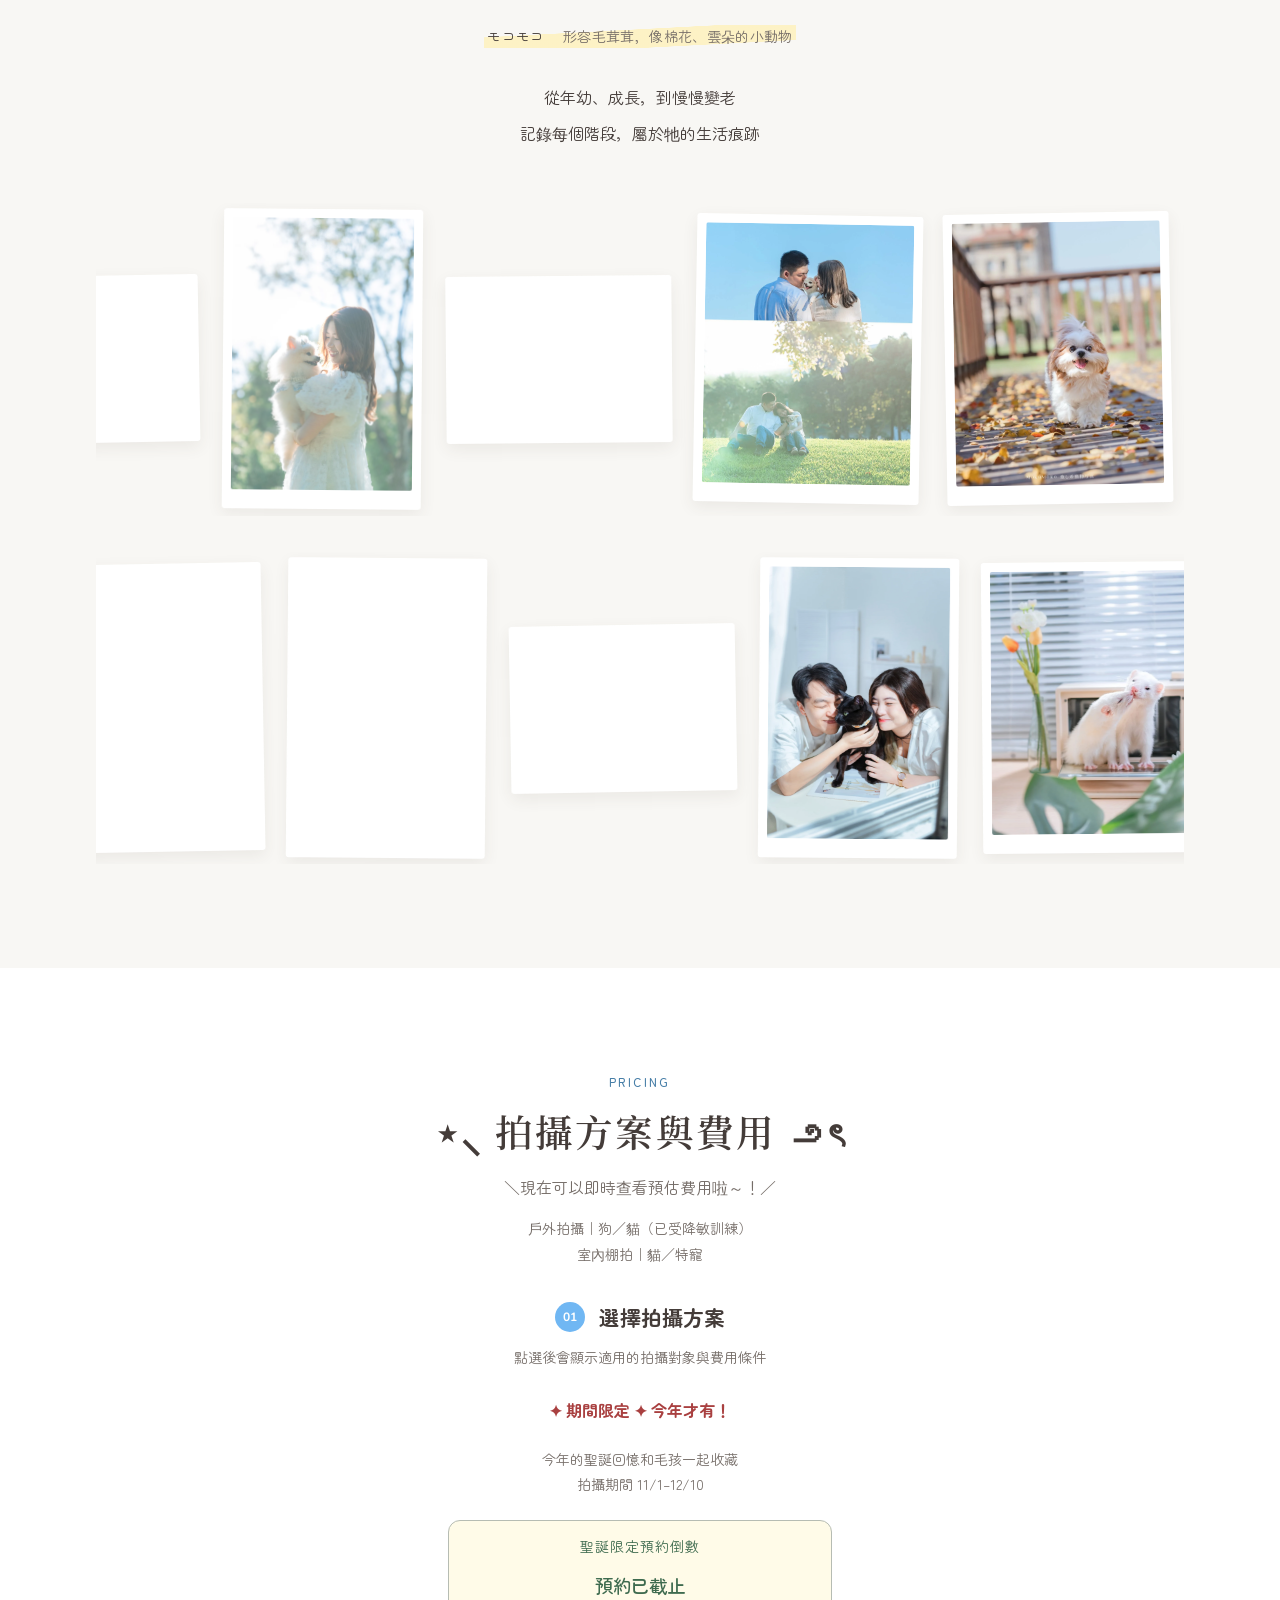
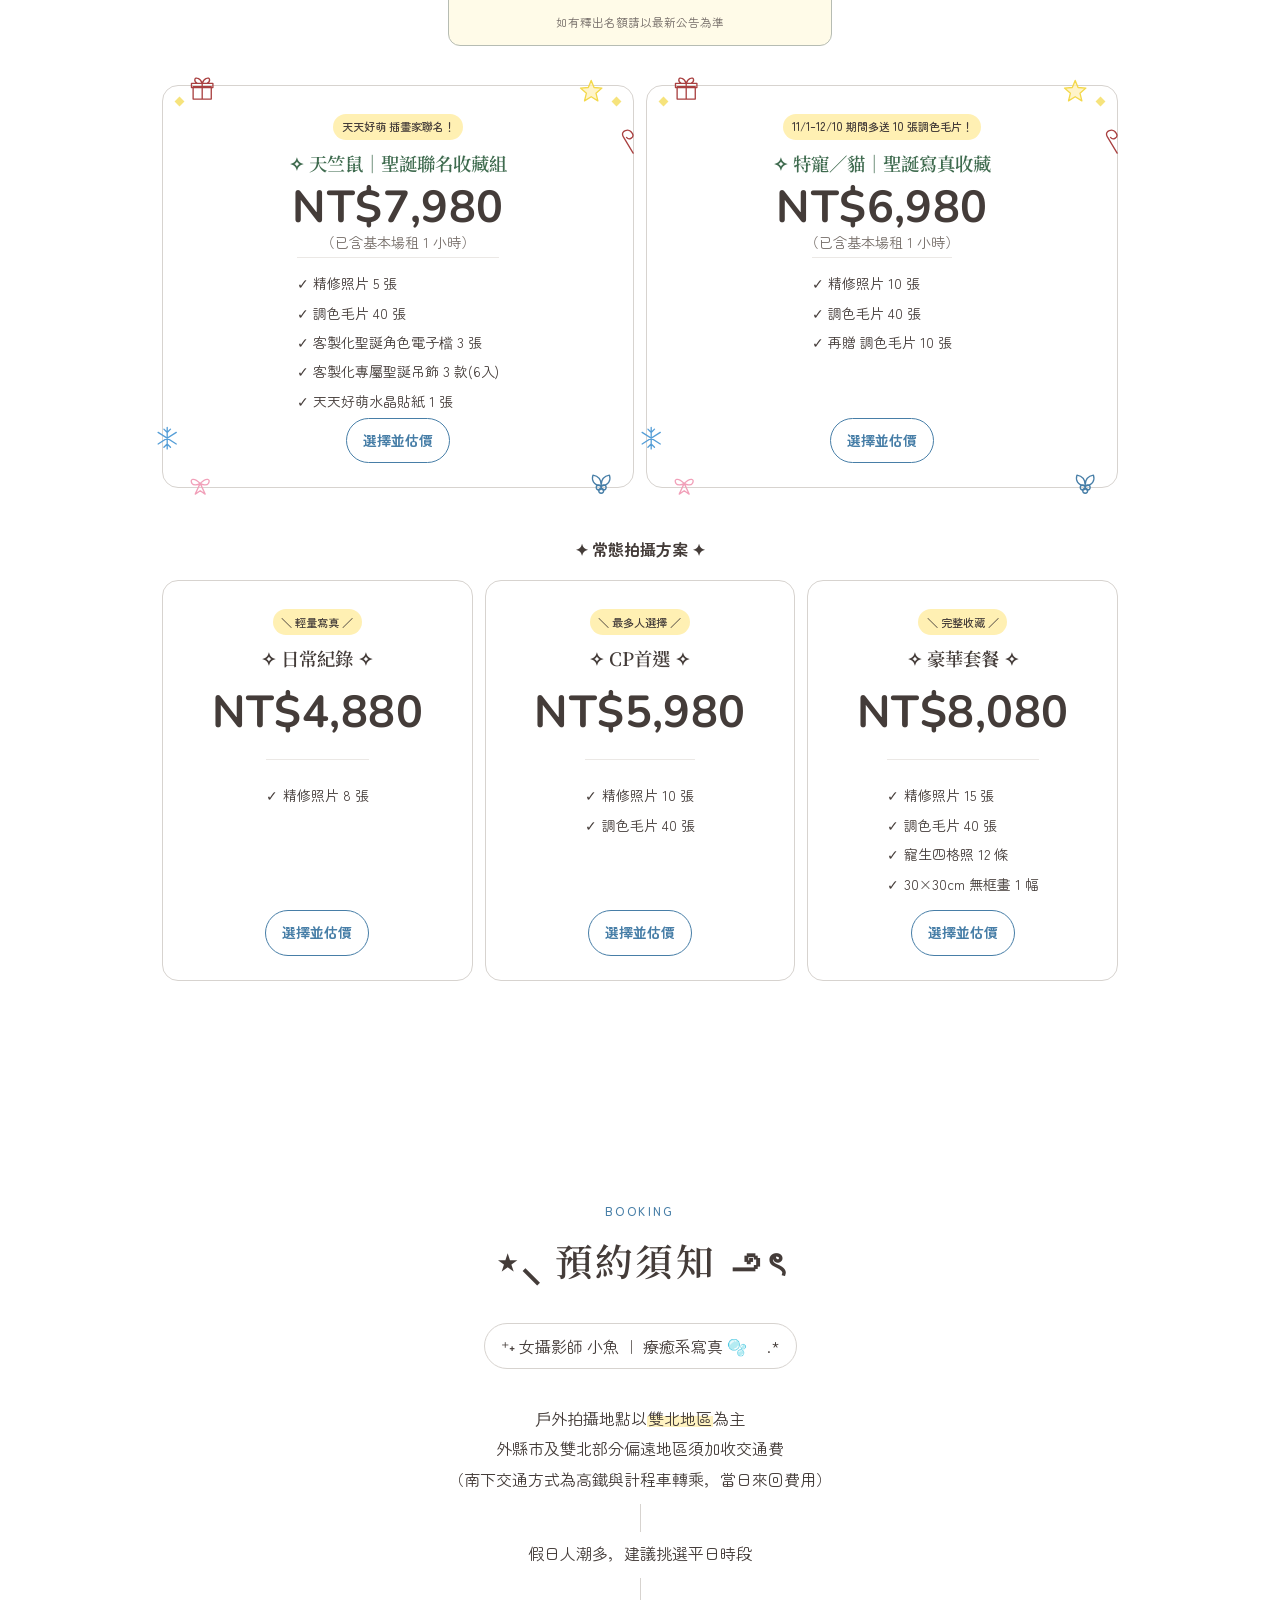
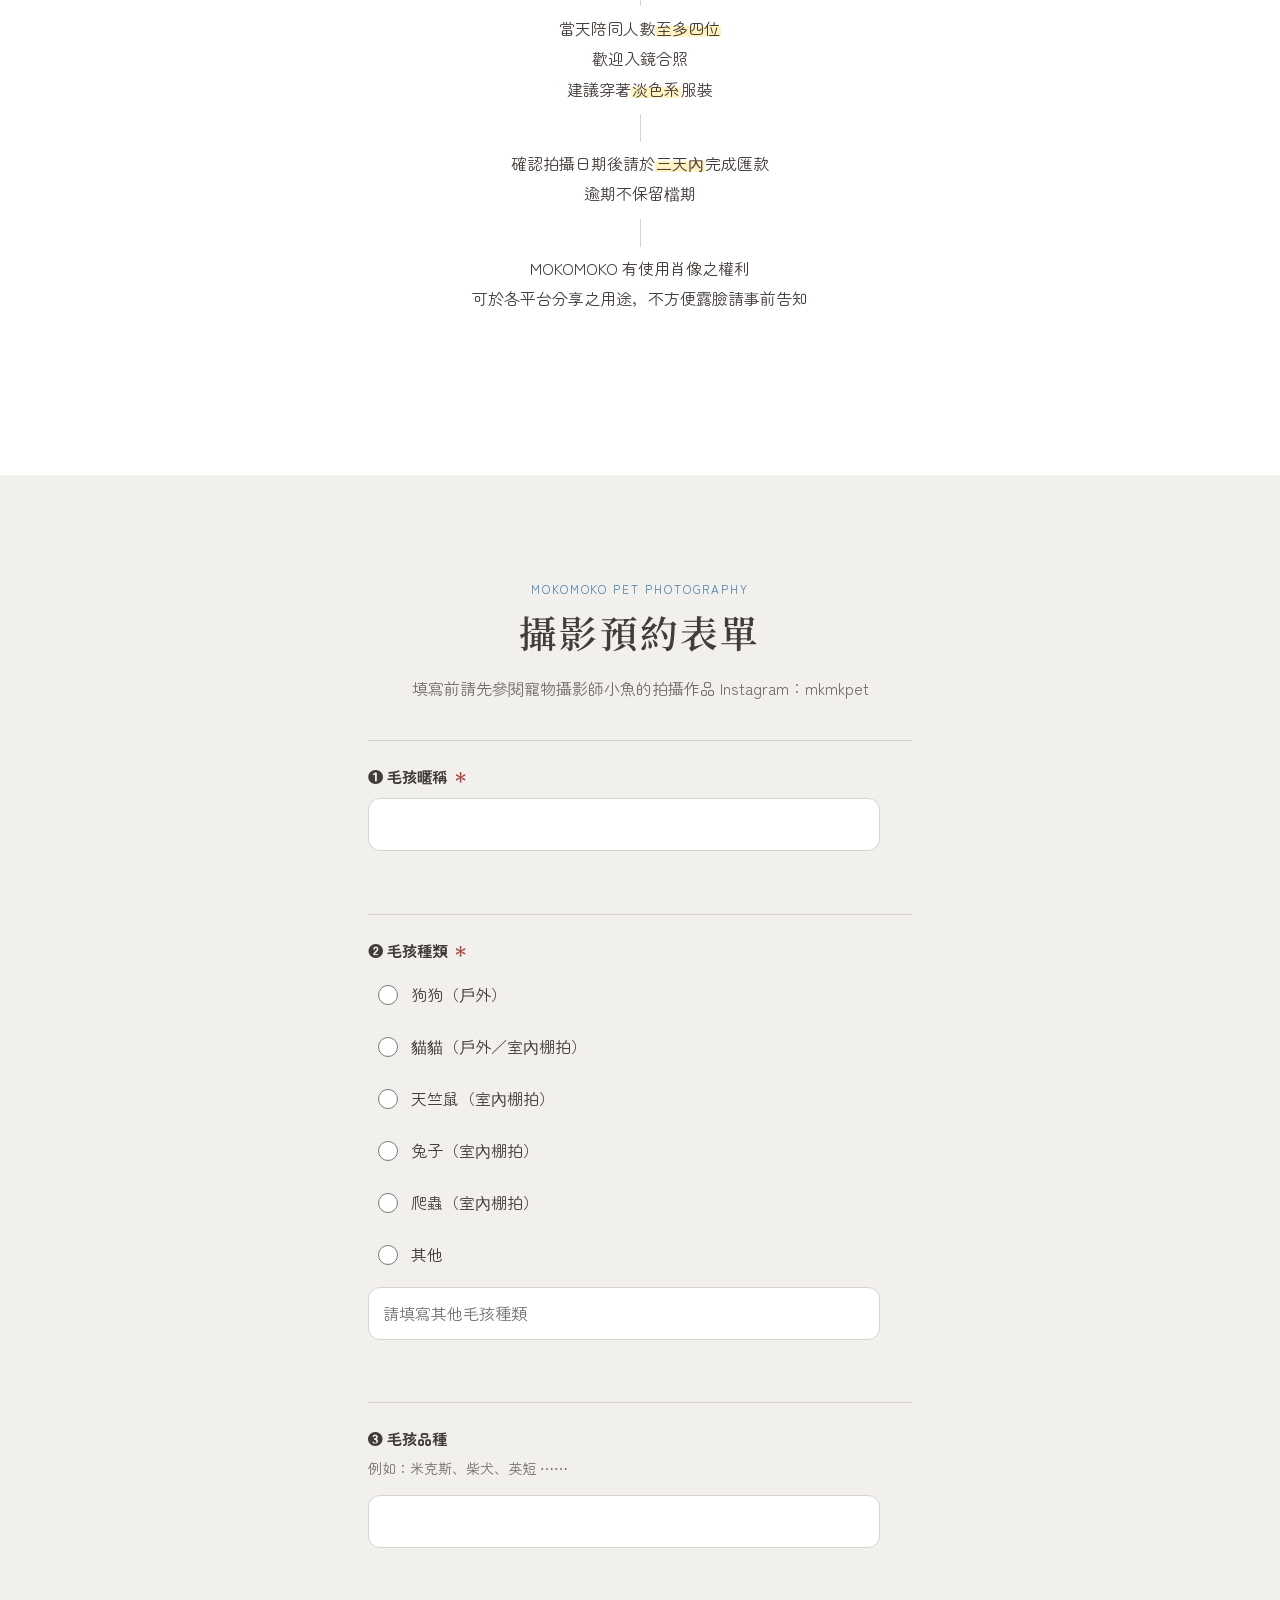
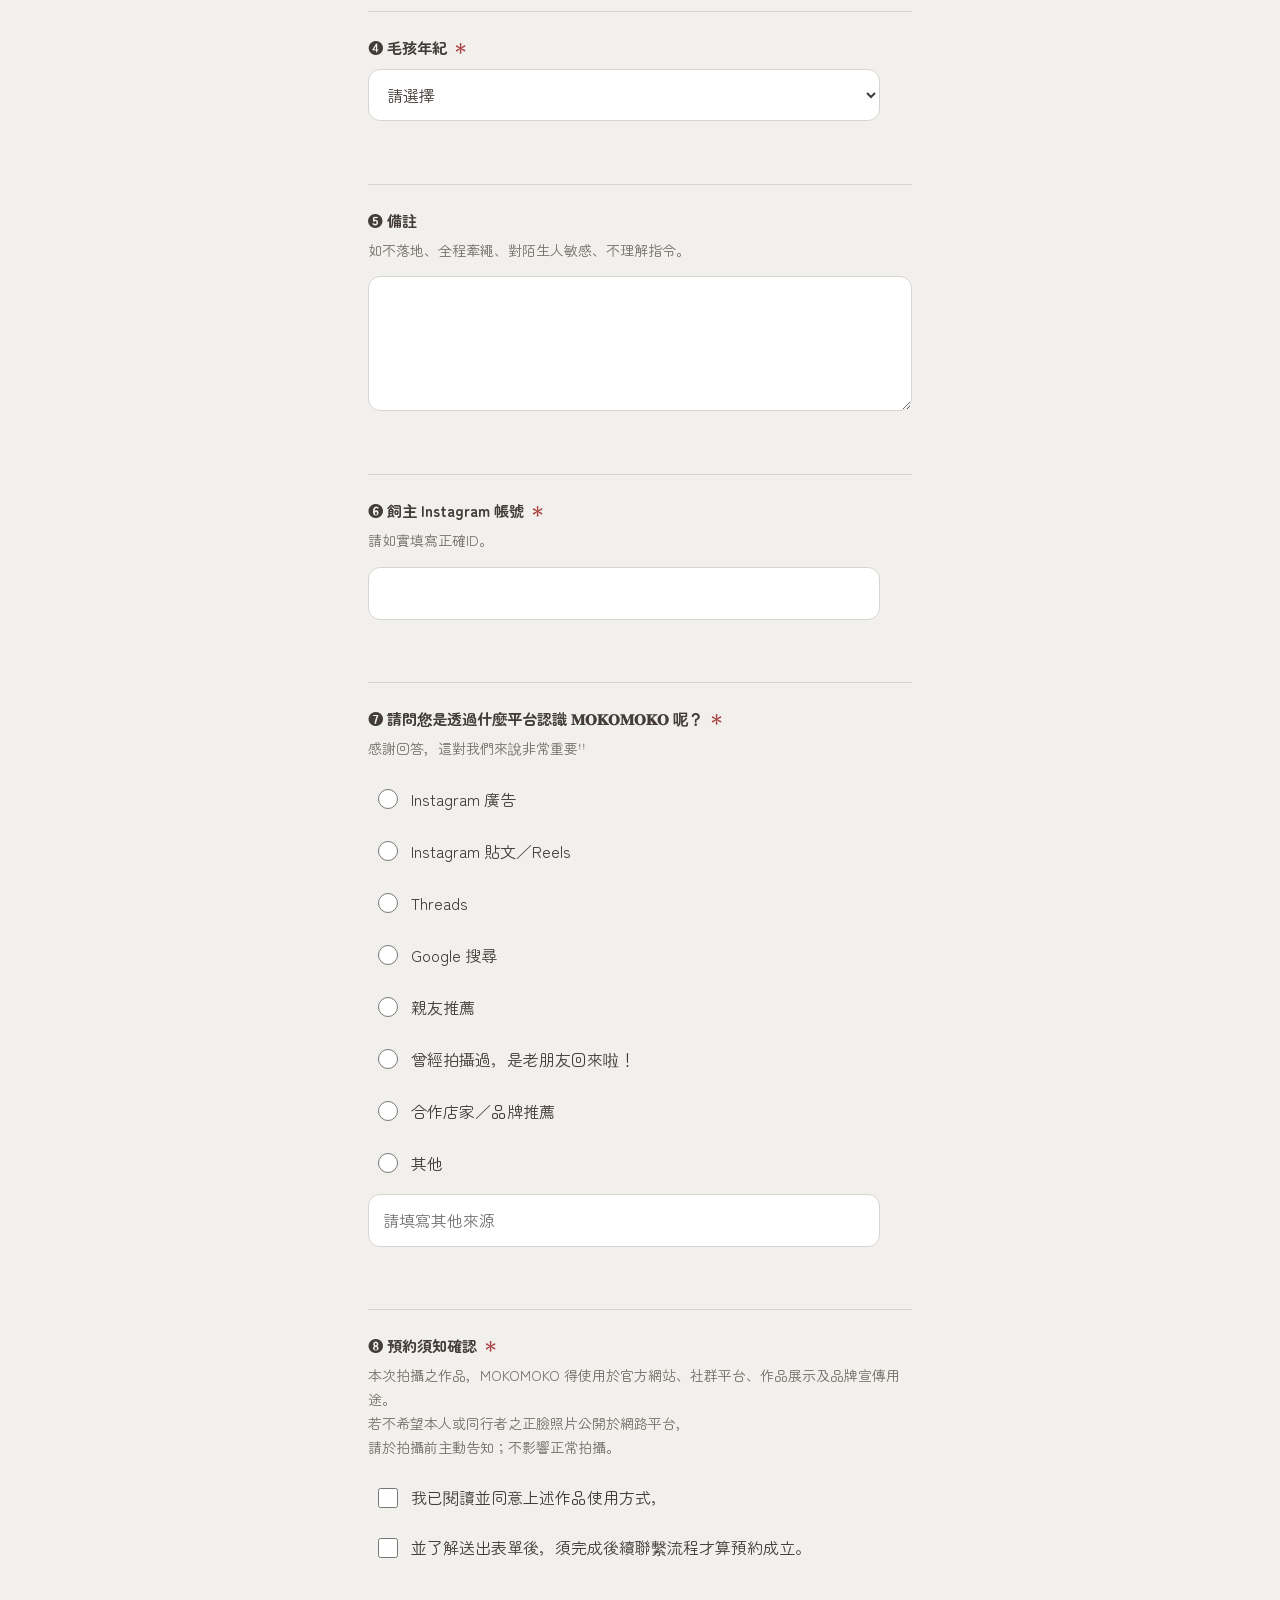
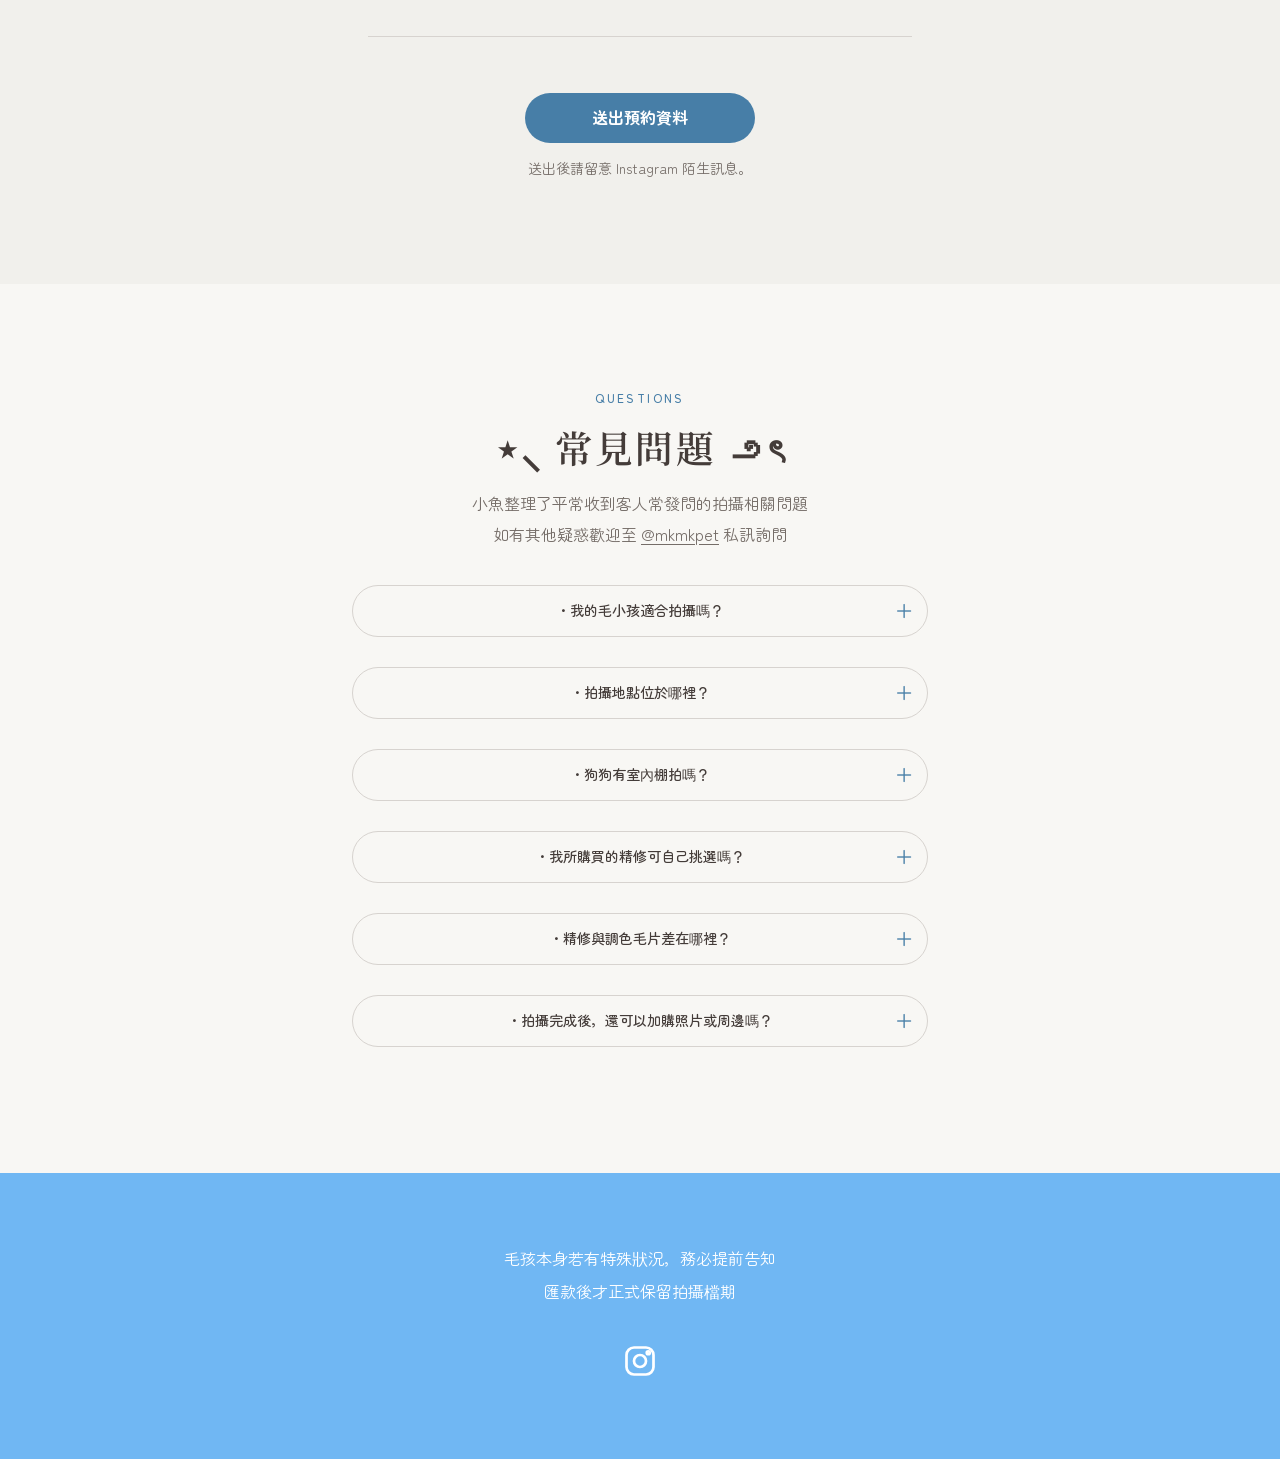
==== commit 6e2cfa69: "Fix mobile regular plan swiping" ====
--- a/index.html
+++ b/index.html
@@ -14,8 +14,8 @@
   <link rel="preconnect" href="https://fonts.googleapis.com">
   <link rel="preconnect" href="https://fonts.gstatic.com" crossorigin>
   <link href="https://fonts.googleapis.com/css2?family=Noto+Serif+TC:wght@500;600&family=Nunito:wght@700&family=Zen+Maru+Gothic:wght@400;500&display=swap" rel="stylesheet">
-  <link rel="stylesheet" href="./styles.css?v=mobile-swipe-1">
-  <script type="module" src="./app.js?v=addon-image-draft-v2"></script>
+  <link rel="stylesheet" href="./styles.css?v=mobile-swipe-2">
+  <script type="module" src="./app.js?v=mobile-swipe-2"></script>
 </head>
 <body>
   <div id="site-root">
--- a/styles.css
+++ b/styles.css
@@ -1331,7 +1331,7 @@
   scroll-padding-inline: var(--carousel-edge);
   scroll-snap-type: x mandatory;
   scrollbar-width: none;
-  touch-action: pan-y;
+  touch-action: pan-x pan-y;
   -webkit-overflow-scrolling: touch;
 }
 
